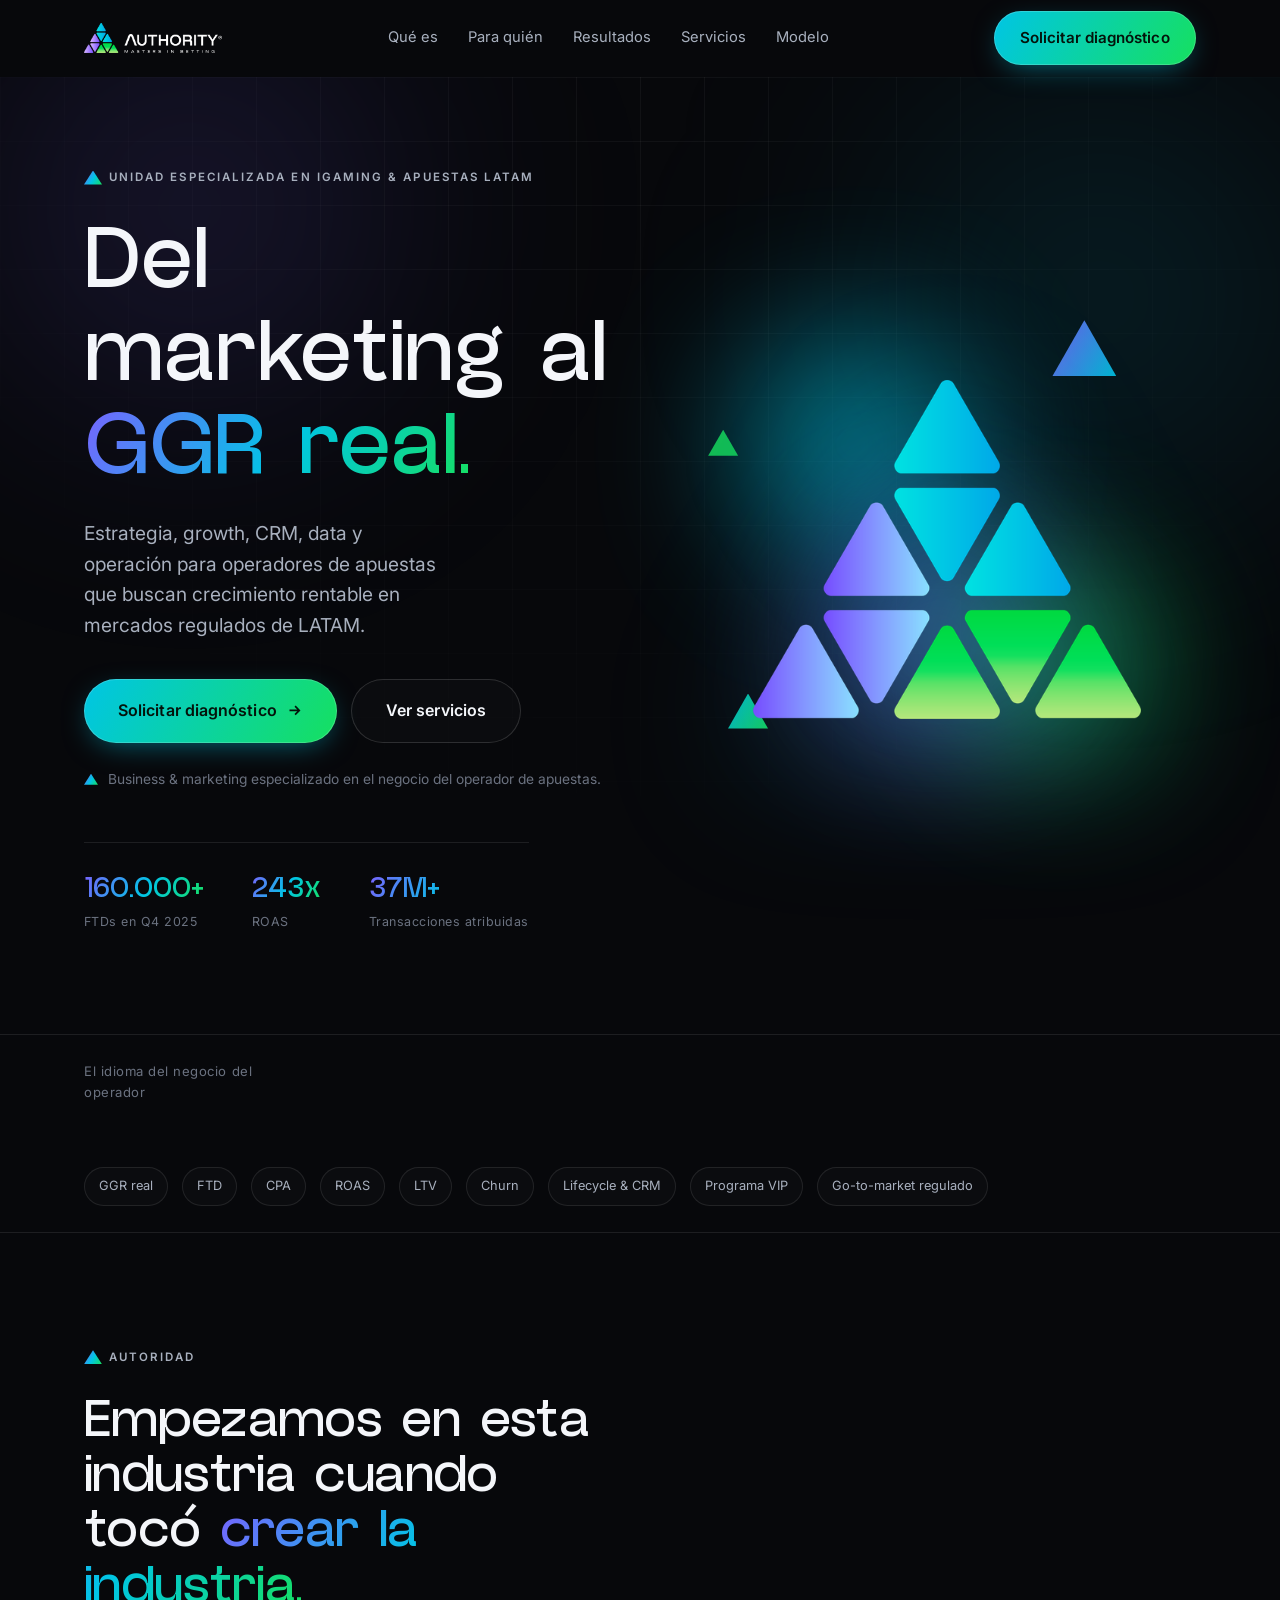
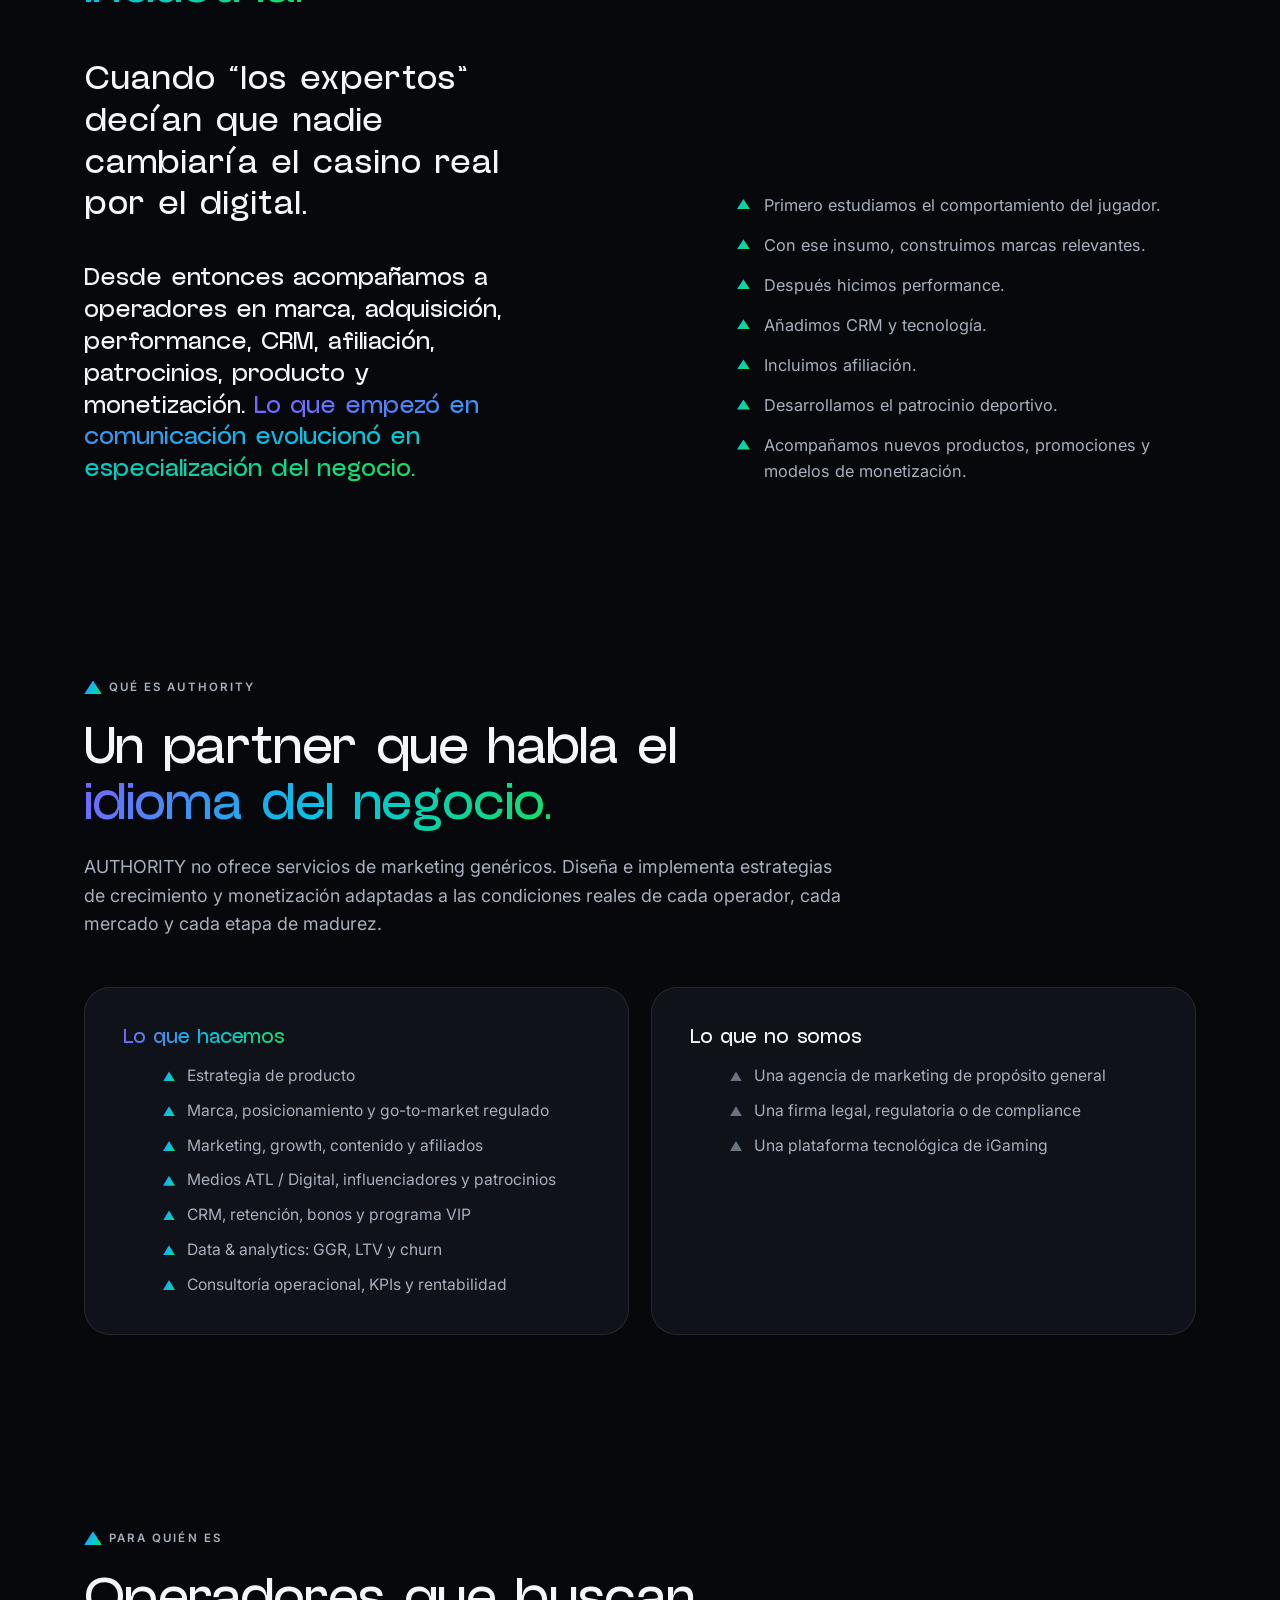
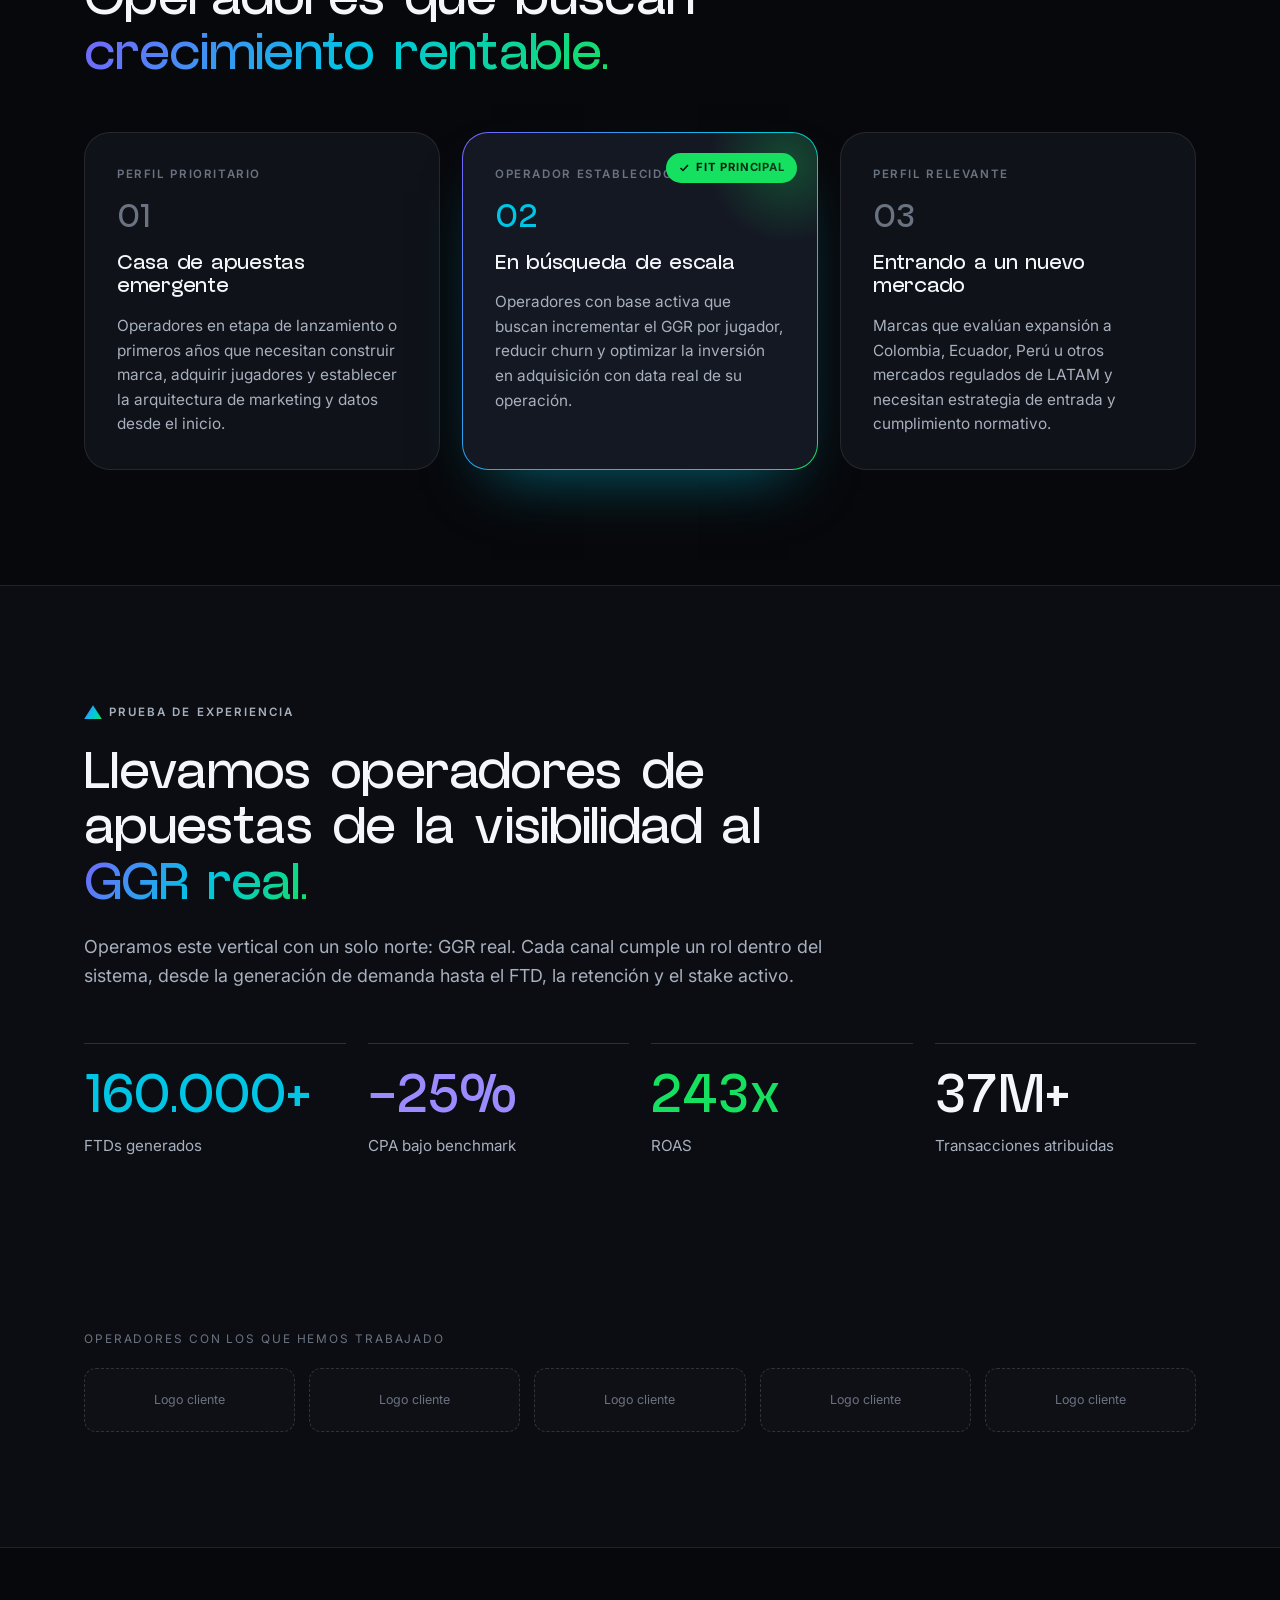
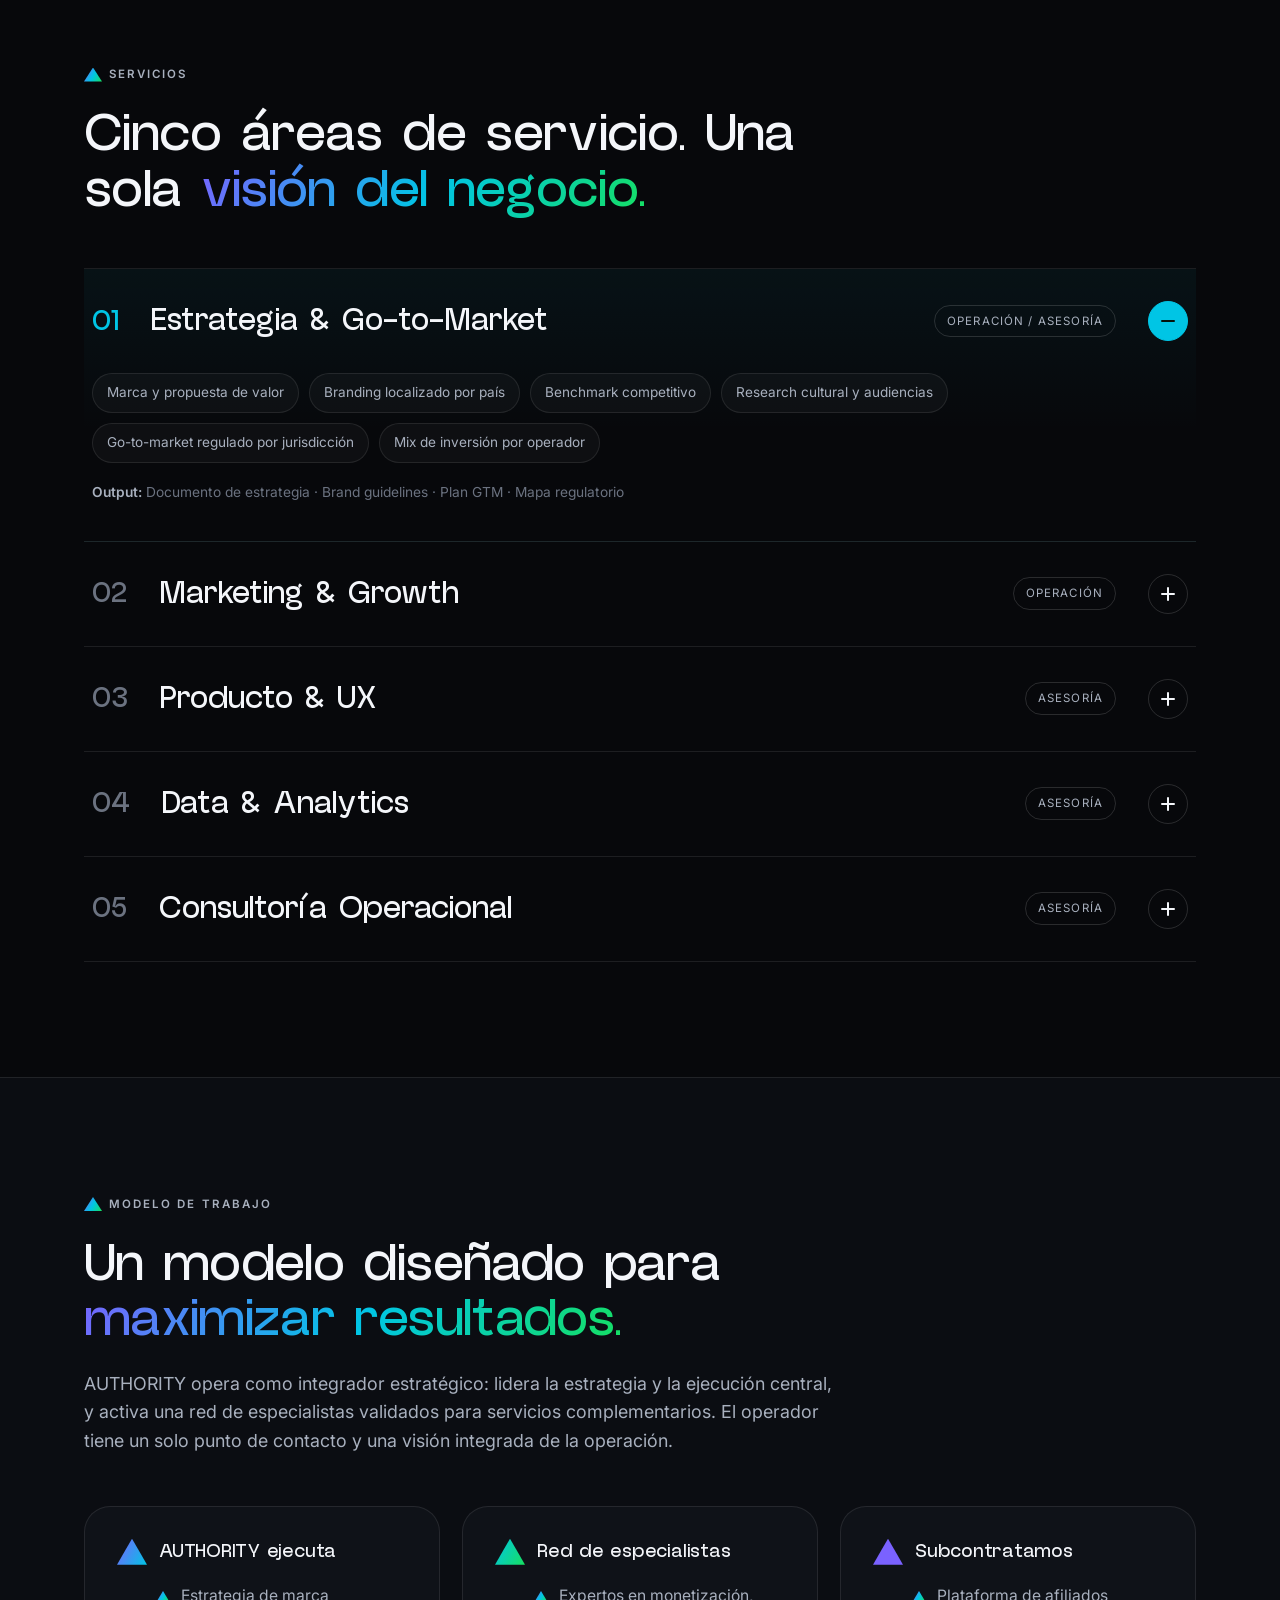
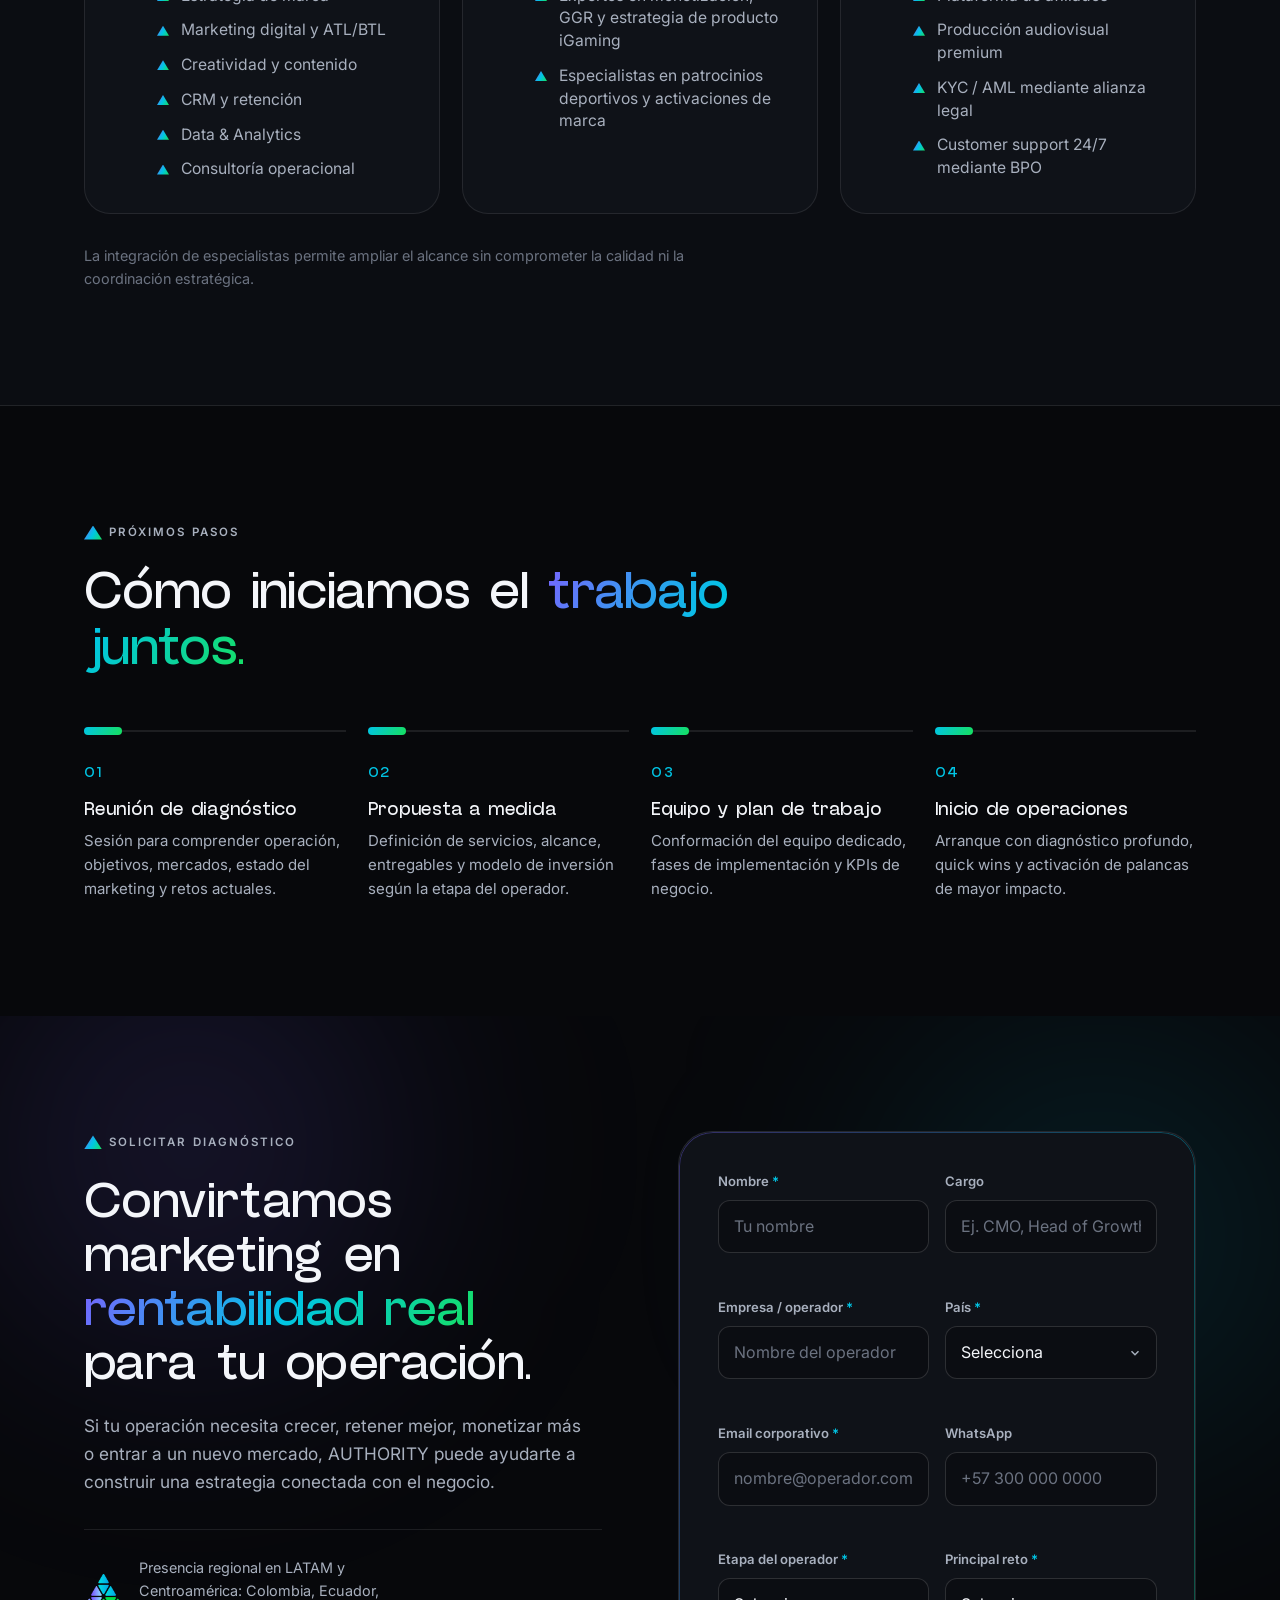
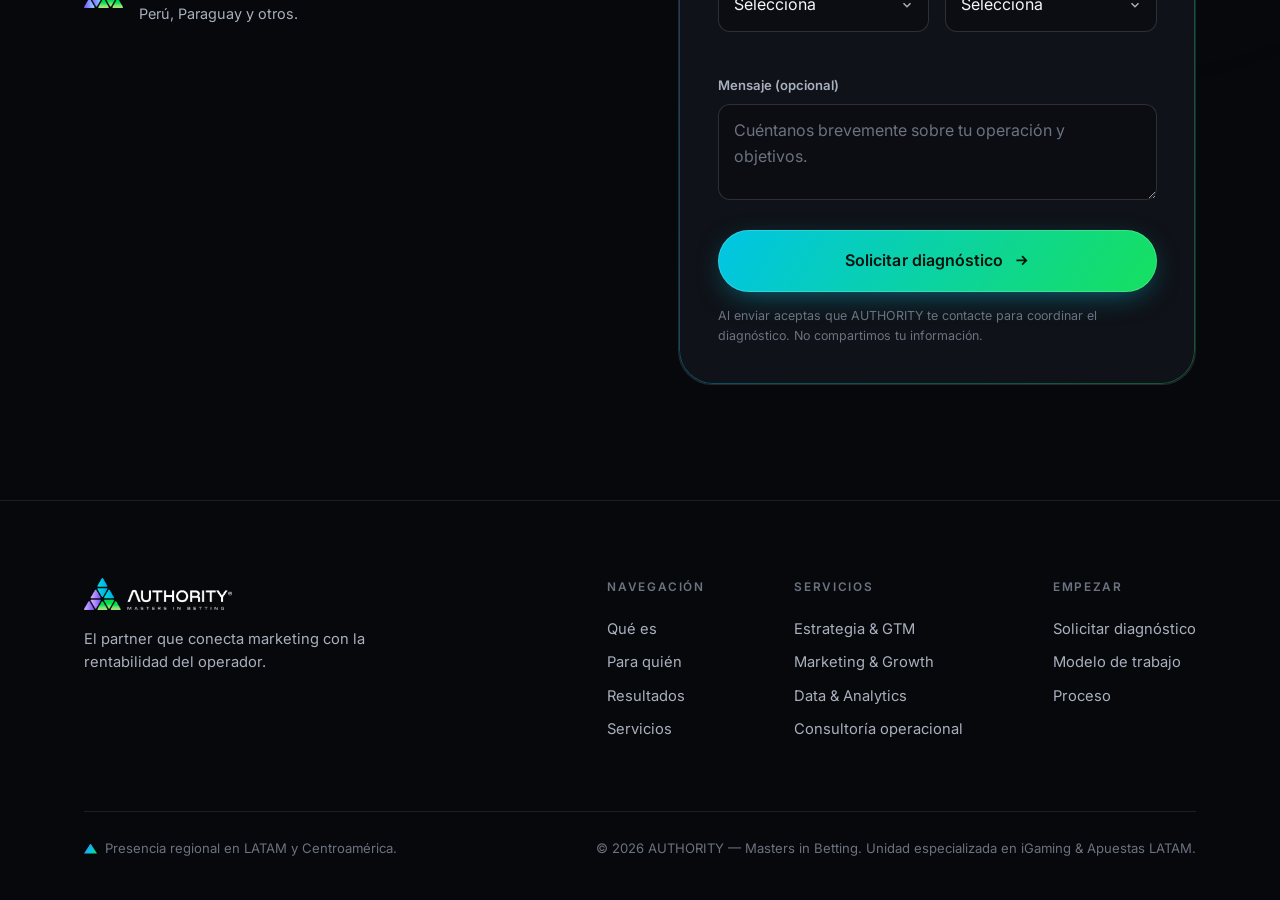
==== index.html @ d00bd822 "Build AUTHORITY landing — Masters in Betting Premium, responsive B2B landing for AUTHORITY (iGaming " ====
<!DOCTYPE html>
<html lang="es">
<head>
  <meta charset="UTF-8" />
  <meta name="viewport" content="width=device-width, initial-scale=1.0" />
  <!-- Mark JS as available so reveal animations only hide content when they can be un-hidden -->
  <script>document.documentElement.classList.add('js');</script>

  <!-- SEO -->
  <title>AUTHORITY – Masters in Betting | Growth & Marketing para operadores de apuestas</title>
  <meta name="description" content="Estrategia, marketing, CRM, data, producto y operación para operadores de apuestas que buscan crecimiento rentable y GGR real en mercados regulados de LATAM." />
  <meta name="theme-color" content="#07080b" />
  <link rel="canonical" href="https://authority.bet/" />

  <!-- Open Graph / social -->
  <meta property="og:type" content="website" />
  <meta property="og:title" content="AUTHORITY – Masters in Betting" />
  <meta property="og:description" content="Del marketing al GGR real. Growth, CRM, data y operación para operadores de apuestas en mercados regulados de LATAM." />
  <meta property="og:image" content="assets/brand/og-image.png" />
  <meta property="og:locale" content="es_LA" />
  <meta name="twitter:card" content="summary_large_image" />
  <meta name="twitter:title" content="AUTHORITY – Masters in Betting" />
  <meta name="twitter:description" content="Del marketing al GGR real. El partner que conecta marketing con la rentabilidad del operador." />
  <meta name="twitter:image" content="assets/brand/og-image.png" />

  <!-- Icons -->
  <link rel="icon" type="image/png" href="favicon.png" />
  <link rel="apple-touch-icon" href="apple-touch-icon.png" />

  <!-- Fonts: NewBlack (self-hosted) + Inter (body) -->
  <link rel="preconnect" href="https://fonts.googleapis.com" />
  <link rel="preconnect" href="https://fonts.gstatic.com" crossorigin />
  <link href="https://fonts.googleapis.com/css2?family=Inter:wght@400;500;600;700&display=swap" rel="stylesheet" />
  <link rel="stylesheet" href="css/fonts.css" />
  <link rel="stylesheet" href="css/styles.css" />

  <!-- Structured data -->
  <script type="application/ld+json">
  {
    "@context": "https://schema.org",
    "@type": "ProfessionalService",
    "name": "AUTHORITY — Masters in Betting",
    "description": "Unidad especializada en iGaming & Apuestas LATAM. Growth, marketing, CRM, data, producto y consultoría operacional para operadores de apuestas.",
    "areaServed": ["Colombia", "Ecuador", "Perú", "Paraguay", "LATAM"],
    "slogan": "Del marketing al GGR real."
  }
  </script>
</head>
<body>
  <a href="#main" class="btn btn--ghost" style="position:absolute;left:-9999px;top:0;z-index:100" onfocus="this.style.left='12px';this.style.top='12px'" onblur="this.style.left='-9999px'">Saltar al contenido</a>

  <!-- ================= HEADER ================= -->
  <header class="site-header" id="top">
    <div class="container">
      <nav class="nav" aria-label="Principal">
        <a href="#top" class="brand-lockup" aria-label="AUTHORITY — Masters in Betting, inicio">
          <img src="assets/brand/authority-lockup-white.png" alt="AUTHORITY — Masters in Betting" width="900" height="195" />
        </a>
        <div class="nav-links">
          <a href="#que-es">Qué es</a>
          <a href="#clientes">Para quién</a>
          <a href="#resultados">Resultados</a>
          <a href="#servicios">Servicios</a>
          <a href="#modelo">Modelo</a>
        </div>
        <div class="nav-actions">
          <a href="#diagnostico" class="btn btn--primary">Solicitar diagnóstico</a>
          <button class="nav-toggle" aria-label="Abrir menú" aria-expanded="false" aria-controls="mobileMenu"><span></span></button>
        </div>
      </nav>
    </div>
  </header>

  <!-- Mobile menu -->
  <div class="mobile-menu" id="mobileMenu" aria-hidden="true">
    <div class="nav-links">
      <a href="#que-es">Qué es</a>
      <a href="#clientes">Para quién</a>
      <a href="#resultados">Resultados</a>
      <a href="#servicios">Servicios</a>
      <a href="#modelo">Modelo</a>
      <a href="#proceso">Proceso</a>
    </div>
    <a href="#diagnostico" class="btn btn--primary">Solicitar diagnóstico</a>
  </div>

  <main id="main">
    <!-- ================= HERO ================= -->
    <section class="hero" aria-labelledby="hero-title">
      <div class="bg-field" aria-hidden="true"></div>
      <div class="grid-lines" aria-hidden="true"></div>
      <div class="container">
        <div class="hero__inner">
          <div class="hero__copy">
            <span class="kicker hero__claim" data-reveal>Unidad especializada en iGaming &amp; Apuestas LATAM</span>
            <h1 id="hero-title" data-reveal data-delay="1">Del marketing al <span class="grad-text">GGR real.</span></h1>
            <p class="hero__sub" data-reveal data-delay="2">Estrategia, growth, CRM, data y operación para operadores de apuestas que buscan crecimiento rentable en mercados regulados de LATAM.</p>
            <div class="hero__cta" data-reveal data-delay="3">
              <a href="#diagnostico" class="btn btn--primary btn--lg">
                Solicitar diagnóstico
                <svg viewBox="0 0 24 24" fill="none" stroke="currentColor" stroke-width="2.4" aria-hidden="true"><path d="M5 12h14M13 6l6 6-6 6"/></svg>
              </a>
              <a href="#servicios" class="btn btn--ghost btn--lg">Ver servicios</a>
            </div>
            <p class="hero__micro" data-reveal data-delay="3">Business &amp; marketing especializado en el negocio del operador de apuestas.</p>

            <div class="hero__stats" data-reveal data-delay="3">
              <div class="hstat"><div class="n grad-text">160.000+</div><div class="l">FTDs en Q4 2025</div></div>
              <div class="hstat"><div class="n grad-text">243x</div><div class="l">ROAS</div></div>
              <div class="hstat"><div class="n grad-text">37M+</div><div class="l">Transacciones atribuidas</div></div>
            </div>
          </div>

          <div class="hero__visual" data-reveal data-delay="2" aria-hidden="true">
            <div class="glow glow--cyan"></div>
            <div class="glow glow--violet"></div>
            <div class="glow glow--green"></div>
            <span class="tri tri--a"></span>
            <span class="tri tri--b"></span>
            <span class="tri tri--c"></span>
            <img class="hero__mark" src="assets/brand/authority-isotype.png" alt="" width="512" height="447" />
          </div>
        </div>
      </div>
    </section>

    <!-- ============ TERMS / DOMAIN STRIP ============ -->
    <section class="proof-strip" aria-label="Dominio del vertical">
      <div class="container">
        <p>El idioma del negocio del operador</p>
        <div class="terms">
          <span class="term-pill">GGR real</span>
          <span class="term-pill">FTD</span>
          <span class="term-pill">CPA</span>
          <span class="term-pill">ROAS</span>
          <span class="term-pill">LTV</span>
          <span class="term-pill">Churn</span>
          <span class="term-pill">Lifecycle &amp; CRM</span>
          <span class="term-pill">Programa VIP</span>
          <span class="term-pill">Go-to-market regulado</span>
        </div>
      </div>
    </section>

    <!-- ================= MANIFESTO ================= -->
    <section class="section manifesto" aria-labelledby="manifesto-title">
      <div class="container">
        <div class="eyebrow-row">
          <span class="kicker" data-reveal>Autoridad</span>
        </div>
        <h2 id="manifesto-title" data-reveal>Empezamos en esta industria cuando tocó <span class="grad-text">crear la industria.</span></h2>
        <div class="manifesto__body">
          <div data-reveal>
            <p class="manifesto__lead">Cuando “los expertos” decían que nadie cambiaría el casino real por el digital.</p>
            <p class="manifesto__close">Desde entonces acompañamos a operadores en marca, adquisición, performance, CRM, afiliación, patrocinios, producto y monetización. <span class="grad-text">Lo que empezó en comunicación evolucionó en especialización del negocio.</span></p>
          </div>
          <ul class="manifesto__steps" data-reveal data-delay="1" aria-label="Cómo evolucionó nuestra especialización">
            <li>Primero estudiamos el comportamiento del jugador.</li>
            <li>Con ese insumo, construimos marcas relevantes.</li>
            <li>Después hicimos performance.</li>
            <li>Añadimos CRM y tecnología.</li>
            <li>Incluimos afiliación.</li>
            <li>Desarrollamos el patrocinio deportivo.</li>
            <li>Acompañamos nuevos productos, promociones y modelos de monetización.</li>
          </ul>
        </div>
      </div>
    </section>

    <!-- ================= QUÉ ES ================= -->
    <section class="section section--tight" id="que-es" aria-labelledby="quees-title">
      <div class="container">
        <div class="section-head">
          <span class="kicker" data-reveal>Qué es AUTHORITY</span>
          <h2 id="quees-title" data-reveal style="font-size:clamp(2rem,4.4vw,3.4rem);margin-top:18px">Un partner que habla el <span class="grad-text">idioma del negocio.</span></h2>
          <p class="lead" data-reveal data-delay="1">AUTHORITY no ofrece servicios de marketing genéricos. Diseña e implementa estrategias de crecimiento y monetización adaptadas a las condiciones reales de cada operador, cada mercado y cada etapa de madurez.</p>
        </div>

        <div class="duo">
          <article class="card" data-reveal>
            <h3 class="card__title"><span class="grad-text">Lo que hacemos</span></h3>
            <ul class="card__list">
              <li>Estrategia de producto</li>
              <li>Marca, posicionamiento y go-to-market regulado</li>
              <li>Marketing, growth, contenido y afiliados</li>
              <li>Medios ATL / Digital, influenciadores y patrocinios</li>
              <li>CRM, retención, bonos y programa VIP</li>
              <li>Data &amp; analytics: GGR, LTV y churn</li>
              <li>Consultoría operacional, KPIs y rentabilidad</li>
            </ul>
          </article>
          <article class="card" data-reveal data-delay="1">
            <h3 class="card__title">Lo que no somos</h3>
            <ul class="card__list card__list--neg">
              <li>Una agencia de marketing de propósito general</li>
              <li>Una firma legal, regulatoria o de compliance</li>
              <li>Una plataforma tecnológica de iGaming</li>
            </ul>
          </article>
        </div>
      </div>
    </section>

    <!-- ================= PARA QUIÉN ================= -->
    <section class="section" id="clientes" aria-labelledby="clientes-title">
      <div class="container">
        <div class="section-head">
          <span class="kicker" data-reveal>Para quién es</span>
          <h2 id="clientes-title" data-reveal style="font-size:clamp(2rem,4.4vw,3.4rem);margin-top:18px">Operadores que buscan <span class="grad-text">crecimiento rentable.</span></h2>
        </div>

        <div class="audience">
          <article class="aud-card" data-reveal>
            <span class="aud-card__tag">Perfil prioritario</span>
            <span class="aud-card__n">01</span>
            <h3>Casa de apuestas emergente</h3>
            <p>Operadores en etapa de lanzamiento o primeros años que necesitan construir marca, adquirir jugadores y establecer la arquitectura de marketing y datos desde el inicio.</p>
          </article>

          <article class="aud-card aud-card--fit" data-reveal data-delay="1">
            <span class="badge-fit">
              <svg viewBox="0 0 24 24" width="12" height="12" fill="none" stroke="currentColor" stroke-width="3" aria-hidden="true"><path d="M5 12l5 5L20 6"/></svg>
              Fit principal
            </span>
            <span class="aud-card__tag">Operador establecido</span>
            <span class="aud-card__n">02</span>
            <h3>En búsqueda de escala</h3>
            <p>Operadores con base activa que buscan incrementar el GGR por jugador, reducir churn y optimizar la inversión en adquisición con data real de su operación.</p>
          </article>

          <article class="aud-card" data-reveal data-delay="2">
            <span class="aud-card__tag">Perfil relevante</span>
            <span class="aud-card__n">03</span>
            <h3>Entrando a un nuevo mercado</h3>
            <p>Marcas que evalúan expansión a Colombia, Ecuador, Perú u otros mercados regulados de LATAM y necesitan estrategia de entrada y cumplimiento normativo.</p>
          </article>
        </div>
      </div>
    </section>

    <!-- ================= RESULTADOS ================= -->
    <section class="section results" id="resultados" aria-labelledby="resultados-title">
      <div class="container">
        <div class="section-head">
          <span class="kicker" data-reveal>Prueba de experiencia</span>
          <h2 id="resultados-title" data-reveal style="font-size:clamp(2rem,4.4vw,3.4rem);margin-top:18px">Llevamos operadores de apuestas de la visibilidad al <span class="grad-text">GGR real.</span></h2>
          <p class="lead" data-reveal data-delay="1">Operamos este vertical con un solo norte: GGR real. Cada canal cumple un rol dentro del sistema, desde la generación de demanda hasta el FTD, la retención y el stake activo.</p>
        </div>

        <div class="metrics">
          <div class="metric" data-reveal><div class="n" data-count="160000" data-suffix="+">160.000+</div><div class="l">FTDs generados</div></div>
          <div class="metric" data-reveal data-delay="1"><div class="n">−25%</div><div class="l">CPA bajo benchmark</div></div>
          <div class="metric" data-reveal data-delay="2"><div class="n" data-count="243" data-suffix="x">243x</div><div class="l">ROAS</div></div>
          <div class="metric" data-reveal data-delay="3"><div class="n">37M+</div><div class="l">Transacciones atribuidas</div></div>
        </div>

        <p class="results__note" data-reveal>Resultados obtenidos en operación conjunta durante el último Q de 2025, temporada de mayor presión competitiva y estacionalidad del sector. Los operadores con los que trabajamos ven crecimiento sostenido de GGR a partir del 3er mes de operación conjunta.</p>

        <!-- CLIENTES: la credencial no incluye logos de clientes (son confidenciales).
             Reemplazar estos slots por los logotipos reales cuando estén disponibles. -->
        <div class="clients" data-reveal>
          <span class="clients__label">Operadores con los que hemos trabajado</span>
          <div class="clients__row">
            <div class="client-slot">Logo cliente</div>
            <div class="client-slot">Logo cliente</div>
            <div class="client-slot">Logo cliente</div>
            <div class="client-slot">Logo cliente</div>
            <div class="client-slot">Logo cliente</div>
          </div>
        </div>
      </div>
    </section>

    <!-- ================= SERVICIOS ================= -->
    <section class="section" id="servicios" aria-labelledby="servicios-title">
      <div class="container">
        <div class="section-head">
          <span class="kicker" data-reveal>Servicios</span>
          <h2 id="servicios-title" data-reveal style="font-size:clamp(2rem,4.4vw,3.4rem);margin-top:18px">Cinco áreas de servicio. Una sola <span class="grad-text">visión del negocio.</span></h2>
        </div>

        <div class="services-list" id="servicesAccordion">
          <!-- 01 -->
          <div class="svc" data-reveal>
            <button class="svc__head" aria-expanded="false" aria-controls="svc-1-panel" id="svc-1-head">
              <span class="svc__n">01</span>
              <span class="svc__name">Estrategia &amp; Go-to-Market</span>
              <span class="svc__tag">Operación / Asesoría</span>
              <span class="svc__plus" aria-hidden="true"></span>
            </button>
            <div class="svc__panel" id="svc-1-panel" role="region" aria-labelledby="svc-1-head">
              <div class="svc__panel-inner">
                <div class="svc__tags">
                  <span>Marca y propuesta de valor</span><span>Branding localizado por país</span>
                  <span>Benchmark competitivo</span><span>Research cultural y audiencias</span>
                  <span>Go-to-market regulado por jurisdicción</span><span>Mix de inversión por operador</span>
                </div>
                <div class="svc__meta"><span><b>Output:</b> Documento de estrategia · Brand guidelines · Plan GTM · Mapa regulatorio</span></div>
              </div>
            </div>
          </div>
          <!-- 02 -->
          <div class="svc" data-reveal>
            <button class="svc__head" aria-expanded="false" aria-controls="svc-2-panel" id="svc-2-head">
              <span class="svc__n">02</span>
              <span class="svc__name">Marketing &amp; Growth</span>
              <span class="svc__tag">Operación</span>
              <span class="svc__plus" aria-hidden="true"></span>
            </button>
            <div class="svc__panel" id="svc-2-panel" role="region" aria-labelledby="svc-2-head">
              <div class="svc__panel-inner">
                <div class="svc__tags">
                  <span>Creatividad y contenido</span><span>SEM / Paid Social</span><span>Programática / Display</span>
                  <span>SEO</span><span>Influencer marketing</span><span>ATL / BTL / PR</span>
                  <span>Afiliados</span><span>CRM, lifecycle, bonos y VIP</span>
                </div>
                <div class="svc__meta"><span><b>Output:</b> Campañas activas · Dashboard FTD, CAC, ROAS · Red de afiliados · Programa de lealtad</span></div>
              </div>
            </div>
          </div>
          <!-- 03 -->
          <div class="svc" data-reveal>
            <button class="svc__head" aria-expanded="false" aria-controls="svc-3-panel" id="svc-3-head">
              <span class="svc__n">03</span>
              <span class="svc__name">Producto &amp; UX</span>
              <span class="svc__tag">Asesoría</span>
              <span class="svc__plus" aria-hidden="true"></span>
            </button>
            <div class="svc__panel" id="svc-3-panel" role="region" aria-labelledby="svc-3-head">
              <div class="svc__panel-inner">
                <div class="svc__tags">
                  <span>Verticales y catálogo de juegos</span><span>Configuraciones de producto</span>
                  <span>Gamificación</span><span>Análisis de proveedores</span><span>Flujos UX</span>
                </div>
                <div class="svc__meta"><span><b>Output:</b> Recomendaciones de producto · Benchmark proveedores · Mapa UX</span></div>
              </div>
            </div>
          </div>
          <!-- 04 -->
          <div class="svc" data-reveal>
            <button class="svc__head" aria-expanded="false" aria-controls="svc-4-panel" id="svc-4-head">
              <span class="svc__n">04</span>
              <span class="svc__name">Data &amp; Analytics</span>
              <span class="svc__tag">Asesoría</span>
              <span class="svc__plus" aria-hidden="true"></span>
            </button>
            <div class="svc__panel" id="svc-4-panel" role="region" aria-labelledby="svc-4-head">
              <div class="svc__panel-inner">
                <div class="svc__tags">
                  <span>Arquitectura de tracking</span><span>Dashboards ejecutivos</span><span>BI descriptivo</span>
                  <span>BA predictivo</span><span>GGR Analytics</span><span>LTV forecasting</span>
                  <span>Churn prediction</span><span>Bonus impact modeling</span>
                </div>
                <div class="svc__meta"><span><b>Output:</b> Tracking implementado · Dashboards operativos · Modelo GGR · Análisis LTV/churn</span></div>
              </div>
            </div>
          </div>
          <!-- 05 -->
          <div class="svc" data-reveal>
            <button class="svc__head" aria-expanded="false" aria-controls="svc-5-panel" id="svc-5-head">
              <span class="svc__n">05</span>
              <span class="svc__name">Consultoría Operacional</span>
              <span class="svc__tag">Asesoría</span>
              <span class="svc__plus" aria-hidden="true"></span>
            </button>
            <div class="svc__panel" id="svc-5-panel" role="region" aria-labelledby="svc-5-head">
              <div class="svc__panel-inner">
                <div class="svc__tags">
                  <span>Procesos internos</span><span>KPIs operacionales</span><span>Evaluación de plataformas</span>
                  <span>Modelo de negocio</span><span>Rentabilidad del operador</span>
                </div>
                <div class="svc__meta"><span><b>Output:</b> Diagnóstico operacional · KPIs · Modelo de rentabilidad</span></div>
              </div>
            </div>
          </div>
        </div>
      </div>
    </section>

    <!-- ================= MODELO DE TRABAJO ================= -->
    <section class="section results" id="modelo" aria-labelledby="modelo-title">
      <div class="container">
        <div class="section-head">
          <span class="kicker" data-reveal>Modelo de trabajo</span>
          <h2 id="modelo-title" data-reveal style="font-size:clamp(2rem,4.4vw,3.4rem);margin-top:18px">Un modelo diseñado para <span class="grad-text">maximizar resultados.</span></h2>
          <p class="lead" data-reveal data-delay="1">AUTHORITY opera como integrador estratégico: lidera la estrategia y la ejecución central, y activa una red de especialistas validados para servicios complementarios. El operador tiene un solo punto de contacto y una visión integrada de la operación.</p>
        </div>

        <div class="model">
          <article class="model-col" data-reveal>
            <div class="model-col__h"><span class="dot"></span><h3>AUTHORITY ejecuta</h3></div>
            <ul class="card__list">
              <li>Estrategia de marca</li><li>Marketing digital y ATL/BTL</li><li>Creatividad y contenido</li>
              <li>CRM y retención</li><li>Data &amp; Analytics</li><li>Consultoría operacional</li>
            </ul>
          </article>
          <article class="model-col" data-reveal data-delay="1">
            <div class="model-col__h"><span class="dot"></span><h3>Red de especialistas</h3></div>
            <ul class="card__list">
              <li>Expertos en monetización, GGR y estrategia de producto iGaming</li>
              <li>Especialistas en patrocinios deportivos y activaciones de marca</li>
            </ul>
          </article>
          <article class="model-col" data-reveal data-delay="2">
            <div class="model-col__h"><span class="dot"></span><h3>Subcontratamos</h3></div>
            <ul class="card__list">
              <li>Plataforma de afiliados</li><li>Producción audiovisual premium</li>
              <li>KYC / AML mediante alianza legal</li><li>Customer support 24/7 mediante BPO</li>
            </ul>
          </article>
        </div>
        <p class="model-note" data-reveal>La integración de especialistas permite ampliar el alcance sin comprometer la calidad ni la coordinación estratégica.</p>
      </div>
    </section>

    <!-- ================= PROCESO ================= -->
    <section class="section" id="proceso" aria-labelledby="proceso-title">
      <div class="container">
        <div class="section-head">
          <span class="kicker" data-reveal>Próximos pasos</span>
          <h2 id="proceso-title" data-reveal style="font-size:clamp(2rem,4.4vw,3.4rem);margin-top:18px">Cómo iniciamos el <span class="grad-text">trabajo juntos.</span></h2>
        </div>
        <div class="steps">
          <div class="step" data-reveal><div class="step__n">01</div><h3>Reunión de diagnóstico</h3><p>Sesión para comprender operación, objetivos, mercados, estado del marketing y retos actuales.</p></div>
          <div class="step" data-reveal data-delay="1"><div class="step__n">02</div><h3>Propuesta a medida</h3><p>Definición de servicios, alcance, entregables y modelo de inversión según la etapa del operador.</p></div>
          <div class="step" data-reveal data-delay="2"><div class="step__n">03</div><h3>Equipo y plan de trabajo</h3><p>Conformación del equipo dedicado, fases de implementación y KPIs de negocio.</p></div>
          <div class="step" data-reveal data-delay="3"><div class="step__n">04</div><h3>Inicio de operaciones</h3><p>Arranque con diagnóstico profundo, quick wins y activación de palancas de mayor impacto.</p></div>
        </div>
      </div>
    </section>

    <!-- ================= CTA FINAL + FORMULARIO ================= -->
    <section class="section cta-final" id="diagnostico" aria-labelledby="cta-title">
      <div class="bg-field" aria-hidden="true"></div>
      <div class="container">
        <div class="cta-grid">
          <div class="cta-copy">
            <span class="kicker" data-reveal>Solicitar diagnóstico</span>
            <h2 id="cta-title" data-reveal style="margin-top:18px">Convirtamos marketing en <span class="grad-text">rentabilidad real</span> para tu operación.</h2>
            <p data-reveal data-delay="1">Si tu operación necesita crecer, retener mejor, monetizar más o entrar a un nuevo mercado, AUTHORITY puede ayudarte a construir una estrategia conectada con el negocio.</p>
            <div class="region" data-reveal data-delay="2">
              <img src="assets/brand/authority-isotype.png" alt="AUTHORITY" width="512" height="447" style="height:34px;width:auto" />
              <span>Presencia regional en LATAM y Centroamérica: Colombia, Ecuador, Perú, Paraguay y otros.</span>
            </div>
          </div>

          <!-- B2B conversion form. No backend configured: front-end validation only.
               TODO(backend): on submit, POST `payload` to your CRM / email / webhook / API.
               See js/main.js → handleSubmit() for the exact integration point. -->
          <div class="form-card" id="formCard" data-reveal data-delay="1">
            <form id="diagForm" novalidate>
              <div class="form-grid">
                <div class="field">
                  <label for="f-name">Nombre <span class="req" aria-hidden="true">*</span></label>
                  <input id="f-name" name="name" type="text" autocomplete="name" required aria-required="true" placeholder="Tu nombre" />
                  <span class="field__err" data-err="name">Ingresa tu nombre.</span>
                </div>
                <div class="field">
                  <label for="f-role">Cargo</label>
                  <input id="f-role" name="role" type="text" autocomplete="organization-title" placeholder="Ej. CMO, Head of Growth" />
                  <span class="field__err"></span>
                </div>
                <div class="field">
                  <label for="f-company">Empresa / operador <span class="req" aria-hidden="true">*</span></label>
                  <input id="f-company" name="company" type="text" autocomplete="organization" required aria-required="true" placeholder="Nombre del operador" />
                  <span class="field__err" data-err="company">Ingresa tu empresa u operador.</span>
                </div>
                <div class="field">
                  <label for="f-country">País <span class="req" aria-hidden="true">*</span></label>
                  <select id="f-country" name="country" required aria-required="true">
                    <option value="" disabled selected>Selecciona</option>
                    <option>Colombia</option><option>Ecuador</option><option>Perú</option>
                    <option>Paraguay</option><option>México</option><option>Chile</option>
                    <option>Brasil</option><option>Argentina</option><option>Centroamérica</option>
                    <option>Otro</option>
                  </select>
                  <span class="field__err" data-err="country">Selecciona tu país.</span>
                </div>
                <div class="field">
                  <label for="f-email">Email corporativo <span class="req" aria-hidden="true">*</span></label>
                  <input id="f-email" name="email" type="email" autocomplete="email" required aria-required="true" placeholder="nombre@operador.com" />
                  <span class="field__err" data-err="email">Ingresa un email corporativo válido.</span>
                </div>
                <div class="field">
                  <label for="f-phone">WhatsApp</label>
                  <input id="f-phone" name="whatsapp" type="tel" autocomplete="tel" inputmode="tel" placeholder="+57 300 000 0000" />
                  <span class="field__err"></span>
                </div>
                <div class="field">
                  <label for="f-stage">Etapa del operador <span class="req" aria-hidden="true">*</span></label>
                  <select id="f-stage" name="stage" required aria-required="true">
                    <option value="" disabled selected>Selecciona</option>
                    <option>Lanzamiento</option><option>Operación activa</option>
                    <option>Escalamiento</option><option>Entrada a nuevo mercado</option>
                  </select>
                  <span class="field__err" data-err="stage">Selecciona la etapa.</span>
                </div>
                <div class="field">
                  <label for="f-challenge">Principal reto <span class="req" aria-hidden="true">*</span></label>
                  <select id="f-challenge" name="challenge" required aria-required="true">
                    <option value="" disabled selected>Selecciona</option>
                    <option>Adquisición</option><option>Retención</option><option>CRM</option>
                    <option>Data / BI</option><option>Producto / UX</option>
                    <option>Go-to-market</option><option>Rentabilidad</option>
                  </select>
                  <span class="field__err" data-err="challenge">Selecciona tu principal reto.</span>
                </div>
                <div class="field field--full">
                  <label for="f-msg">Mensaje (opcional)</label>
                  <textarea id="f-msg" name="message" placeholder="Cuéntanos brevemente sobre tu operación y objetivos."></textarea>
                  <span class="field__err"></span>
                </div>
              </div>
              <div class="form-foot">
                <button type="submit" class="btn btn--primary btn--block btn--lg">
                  Solicitar diagnóstico
                  <svg viewBox="0 0 24 24" fill="none" stroke="currentColor" stroke-width="2.4" aria-hidden="true"><path d="M5 12h14M13 6l6 6-6 6"/></svg>
                </button>
                <p class="form-consent">Al enviar aceptas que AUTHORITY te contacte para coordinar el diagnóstico. No compartimos tu información.</p>
              </div>
            </form>

            <div class="form-success" role="status" aria-live="polite">
              <img class="mark" src="assets/brand/authority-isotype.png" alt="" width="512" height="447" />
              <h3 class="grad-text">Recibimos tu solicitud.</h3>
              <p>El equipo de AUTHORITY revisará tu operación y te contactará para coordinar el diagnóstico.</p>
            </div>
          </div>
        </div>
      </div>
    </section>
  </main>

  <!-- ================= FOOTER ================= -->
  <footer class="site-footer">
    <div class="container">
      <div class="footer-top">
        <div class="footer-brand">
          <img src="assets/brand/authority-lockup-white.png" alt="AUTHORITY — Masters in Betting" width="900" height="195" />
          <p>El partner que conecta marketing con la rentabilidad del operador.</p>
        </div>
        <nav class="footer-nav" aria-label="Pie de página">
          <div>
            <h4>Navegación</h4>
            <a href="#que-es">Qué es</a>
            <a href="#clientes">Para quién</a>
            <a href="#resultados">Resultados</a>
            <a href="#servicios">Servicios</a>
          </div>
          <div>
            <h4>Servicios</h4>
            <a href="#servicios">Estrategia &amp; GTM</a>
            <a href="#servicios">Marketing &amp; Growth</a>
            <a href="#servicios">Data &amp; Analytics</a>
            <a href="#servicios">Consultoría operacional</a>
          </div>
          <div>
            <h4>Empezar</h4>
            <a href="#diagnostico">Solicitar diagnóstico</a>
            <a href="#modelo">Modelo de trabajo</a>
            <a href="#proceso">Proceso</a>
          </div>
        </nav>
      </div>
      <div class="footer-bottom">
        <p class="tag">Presencia regional en LATAM y Centroamérica.</p>
        <p>© <span id="year">2026</span> AUTHORITY — Masters in Betting. Unidad especializada en iGaming &amp; Apuestas LATAM.</p>
      </div>
    </div>
  </footer>

  <script src="js/main.js" defer></script>
</body>
</html>
---- css/fonts.css ----
/* =========================================================================
   AUTHORITY — Typography
   -------------------------------------------------------------------------
   Display  : NewBlack Typeface Medium  (official brand face, self-hosted)
              Full Latin + Spanish accents + complete digit set.
   Body/UI  : Inter (loaded in <head> via Google Fonts) with a robust
              system-font fallback, for executive legibility.

   NOTE: "Nekst SemiBold" (also part of the brand kit) is intentionally NOT
   declared here. The supplied file is a Fontspring DEMO that renders a "DEMO"
   watermark on key glyphs (4, +, -, %, ·) and lacks Spanish accents — unusable
   for our metrics (160.000+, 243x, CPA -25%). Swap in the licensed full
   version and add an @font-face below if you want it back in the display stack.
   ========================================================================= */

@font-face {
  font-family: "NewBlack";
  src: url("../assets/fonts/NewBlack-Medium.ttf") format("truetype");
  font-weight: 400 600;
  font-style: normal;
  font-display: swap;
}
---- css/styles.css ----
/* =========================================================================
   AUTHORITY — Masters in Betting
   Landing styles. Organised as:
   1. Tokens   2. Reset/base   3. Typography   4. Layout/utilities
   5. Buttons  6. Header/nav   7. Hero         8. Sections (in document order)
   9. Footer   10. Motion/reveal   11. Responsive
   Brand palette sampled from the official isotype:
     cyan #00C5E5 · violet #7A62FF · green #16E05F  on near-black.
   ========================================================================= */

/* 1. TOKENS ---------------------------------------------------------------- */
:root {
  /* Brand */
  --cyan:   #00c5e5;
  --cyan-2: #00abe7;
  --violet: #7a62ff;
  --violet-2:#9a8bff;
  --green:  #16e05f;
  --green-2:#2bd968;

  /* Surfaces (cool near-black) */
  --bg:        #07080b;
  --bg-2:      #0b0d12;
  --surface:   #0f1218;
  --surface-2: #141823;
  --line:      rgba(255,255,255,.09);
  --line-2:    rgba(255,255,255,.14);

  /* Ink */
  --ink:     #f4f6fa;
  --ink-dim: #a8b0be;
  --ink-mut: #6b7280;

  /* Gradients */
  --grad-brand: linear-gradient(120deg, var(--violet) 0%, var(--cyan) 52%, var(--green) 100%);
  --grad-cv:    linear-gradient(120deg, var(--violet), var(--cyan));
  --grad-cg:    linear-gradient(120deg, var(--cyan), var(--green));

  /* Geometry */
  --r-sm: 12px;
  --r:    18px;
  --r-lg: 26px;
  --r-xl: 34px;
  --maxw: 1240px;
  --gutter: clamp(20px, 5vw, 64px);

  /* Type */
  --font-display: "NewBlack", "Arial Narrow", system-ui, sans-serif;
  --font-body: "Inter", system-ui, -apple-system, "Segoe UI", Roboto, Helvetica, Arial, sans-serif;

  /* Motion */
  --ease: cubic-bezier(.22,.61,.36,1);
  --t: .45s var(--ease);
}

/* 2. RESET / BASE ---------------------------------------------------------- */
*, *::before, *::after { box-sizing: border-box; }
* { margin: 0; }
html { scroll-behavior: smooth; -webkit-text-size-adjust: 100%; }
@media (prefers-reduced-motion: reduce) {
  html { scroll-behavior: auto; }
  *, *::before, *::after { animation-duration:.001ms !important; transition-duration:.001ms !important; }
}
body {
  font-family: var(--font-body);
  background: var(--bg);
  color: var(--ink);
  line-height: 1.6;
  -webkit-font-smoothing: antialiased;
  text-rendering: optimizeLegibility;
  overflow-x: hidden;
}
img, svg { display: block; max-width: 100%; }
/* Keep aspect ratio when only one dimension is set in CSS (width/height attrs
   are present on <img> for CLS). Height-controlled logos set width:auto below. */
img { height: auto; }
a { color: inherit; text-decoration: none; }
button { font: inherit; cursor: pointer; border: none; background: none; color: inherit; }
input, select, textarea { font: inherit; color: inherit; }
:focus-visible { outline: 2px solid var(--cyan); outline-offset: 3px; border-radius: 4px; }
::selection { background: rgba(0,197,229,.28); color: #fff; }

/* 3. TYPOGRAPHY ------------------------------------------------------------ */
.display { font-family: var(--font-display); font-weight: 500; line-height: .98; letter-spacing: -.01em; }
h1, h2, h3 { font-family: var(--font-display); font-weight: 500; line-height: 1.02; letter-spacing: -.012em; }

.kicker {
  display: inline-flex; align-items: center; gap: .6em;
  font-family: var(--font-body);
  font-size: .72rem; font-weight: 600; letter-spacing: .18em; text-transform: uppercase;
  color: var(--ink-dim);
}
.kicker::before {
  content: ""; width: 18px; height: 14px; flex: none;
  background: var(--grad-brand);
  clip-path: polygon(50% 0, 100% 100%, 0 100%);
}
.grad-text {
  background: var(--grad-brand);
  -webkit-background-clip: text; background-clip: text;
  -webkit-text-fill-color: transparent; color: transparent;
}

/* 4. LAYOUT / UTILITIES ---------------------------------------------------- */
.container { width: 100%; max-width: var(--maxw); margin-inline: auto; padding-inline: var(--gutter); }
.section { padding-block: clamp(72px, 9vw, 140px); position: relative; }
.section--tight { padding-block: clamp(56px, 6vw, 96px); }
.section-head { max-width: 760px; }
.section-head .lead { margin-top: 22px; color: var(--ink-dim); font-size: clamp(1.02rem, 1.4vw, 1.18rem); }
.eyebrow-row { display:flex; align-items:center; justify-content:space-between; gap:24px; flex-wrap:wrap; margin-bottom: 26px; }
.hr-soft { height:1px; background: var(--line); border:0; }

/* 5. BUTTONS --------------------------------------------------------------- */
.btn {
  --pad: 15px 26px;
  display: inline-flex; align-items: center; gap: .6em;
  padding: var(--pad); border-radius: 100px;
  font-weight: 600; font-size: .95rem; letter-spacing: .005em;
  transition: transform var(--t), box-shadow var(--t), background var(--t), border-color var(--t), color var(--t);
  will-change: transform;
}
.btn svg { width: 1.05em; height: 1.05em; }
.btn--primary {
  position: relative; color: #04130b; background: var(--grad-cg); isolation:isolate;
  box-shadow: 0 8px 30px -10px rgba(0,197,229,.6), inset 0 0 0 1px rgba(255,255,255,.18);
}
.btn--primary:hover { transform: translateY(-2px); box-shadow: 0 16px 44px -12px rgba(22,224,95,.6), inset 0 0 0 1px rgba(255,255,255,.28); }
.btn--ghost { color: var(--ink); border: 1px solid var(--line-2); background: rgba(255,255,255,.02); }
.btn--ghost:hover { transform: translateY(-2px); border-color: var(--cyan); background: rgba(0,197,229,.06); }
.btn--lg { --pad: 18px 34px; font-size: 1rem; }
.btn--block { width: 100%; justify-content: center; }
.btn[disabled] { opacity: .6; cursor: not-allowed; transform: none; }

.link-arrow { display:inline-flex; align-items:center; gap:.5em; font-weight:600; color: var(--ink); transition: gap var(--t), color var(--t); }
.link-arrow:hover { gap:.9em; color: var(--cyan); }

/* 6. HEADER / NAV ---------------------------------------------------------- */
.site-header {
  position: sticky; top: 0; z-index: 60;
  transition: background var(--t), border-color var(--t), backdrop-filter var(--t);
  border-bottom: 1px solid transparent;
}
.site-header.is-scrolled {
  background: rgba(7,8,11,.72);
  backdrop-filter: blur(14px) saturate(140%);
  -webkit-backdrop-filter: blur(14px) saturate(140%);
  border-bottom-color: var(--line);
}
.nav { display: flex; align-items: center; justify-content: space-between; height: 76px; gap: 24px; }
.brand-lockup img { height: 30px; width: auto; }
.nav-links { display: flex; align-items: center; gap: 30px; }
.nav-links a { font-size: .92rem; color: var(--ink-dim); transition: color var(--t); position: relative; }
.nav-links a:hover { color: var(--ink); }
.nav-links a::after {
  content:""; position:absolute; left:0; bottom:-6px; height:2px; width:0;
  background: var(--grad-cg); transition: width var(--t);
}
.nav-links a:hover::after { width:100%; }
.nav-actions { display: flex; align-items: center; gap: 14px; }
.nav-toggle { display: none; width: 44px; height: 44px; border-radius: 12px; border:1px solid var(--line-2); align-items:center; justify-content:center; }
.nav-toggle span { position: relative; width: 18px; height: 2px; background: var(--ink); transition: var(--t); }
.nav-toggle span::before, .nav-toggle span::after { content:""; position:absolute; left:0; width:18px; height:2px; background: var(--ink); transition: var(--t); }
.nav-toggle span::before { top:-6px; } .nav-toggle span::after { top:6px; }
.nav-toggle[aria-expanded="true"] span { background: transparent; }
.nav-toggle[aria-expanded="true"] span::before { top:0; transform: rotate(45deg); }
.nav-toggle[aria-expanded="true"] span::after { top:0; transform: rotate(-45deg); }

/* 7. HERO ------------------------------------------------------------------ */
.hero { position: relative; padding-top: clamp(48px, 7vw, 96px); padding-bottom: clamp(56px, 8vw, 120px); overflow: hidden; }
.hero__inner { position: relative; z-index: 2; display: grid; grid-template-columns: 1.05fr .95fr; gap: clamp(32px, 5vw, 72px); align-items: center; }
.hero__claim { margin-bottom: 26px; }
.hero h1 { font-size: clamp(2.9rem, 7.2vw, 5.7rem); }
.hero h1 .grad-text { display: inline-block; }
.hero__sub { margin-top: 26px; max-width: 30ch; color: var(--ink-dim); font-size: clamp(1.05rem, 1.5vw, 1.28rem); }
.hero__cta { display: flex; flex-wrap: wrap; gap: 14px; margin-top: 38px; }
.hero__micro { margin-top: 26px; font-size: .86rem; color: var(--ink-mut); display:flex; align-items:center; gap:10px; }
.hero__micro::before { content:""; width:14px;height:11px; background: var(--grad-brand); clip-path: polygon(50% 0,100% 100%,0 100%); flex:none; }

/* Hero stat strip */
.hero__stats { display: grid; grid-template-columns: repeat(3, auto); gap: clamp(20px,4vw,48px); margin-top: 52px; padding-top: 30px; border-top: 1px solid var(--line); width: fit-content; }
.hstat .n { font-family: var(--font-display); font-size: clamp(1.5rem,2.4vw,2.1rem); line-height: 1; }
.hstat .l { margin-top: 8px; font-size: .78rem; color: var(--ink-mut); letter-spacing: .04em; }

/* Hero visual — brand isotype + floating glass triangles */
.hero__visual { position: relative; aspect-ratio: 1/1; display: grid; place-items: center; }
.hero__mark { width: min(78%, 460px); filter: drop-shadow(0 30px 80px rgba(0,197,229,.28)); animation: floaty 9s ease-in-out infinite; z-index: 2; }
.glow { position: absolute; border-radius: 50%; filter: blur(70px); opacity: .55; z-index: 1; }
.glow--cyan   { width: 46%; height: 46%; background: var(--cyan);   top: 6%;  left: 8%; }
.glow--violet { width: 44%; height: 44%; background: var(--violet); bottom: 10%; left: 26%; opacity:.5; }
.glow--green  { width: 40%; height: 40%; background: var(--green);  bottom: 8%; right: 8%; opacity:.45; }
.tri { position: absolute; clip-path: polygon(50% 0,100% 100%,0 100%); opacity:.9; z-index: 2; }
.tri--a { width: 64px; height: 56px; top: 4%; right: 16%; background: var(--grad-cv); animation: floaty 7s ease-in-out infinite; }
.tri--b { width: 40px; height: 35px; bottom: 14%; left: 6%; background: var(--grad-cg); animation: floaty 8.5s ease-in-out .6s infinite; }
.tri--c { width: 30px; height: 26px; top: 26%; left: 2%; background: var(--green); opacity:.8; animation: floaty 6.5s ease-in-out .3s infinite; }

@keyframes floaty { 0%,100%{ transform: translateY(0) } 50%{ transform: translateY(-14px) } }

/* Ambient background field (whole page top) */
.bg-field { position: absolute; inset: 0; z-index: 0; pointer-events: none; overflow: hidden; }
.bg-field::before, .bg-field::after {
  content:""; position:absolute; border-radius:50%; filter: blur(120px);
}
.bg-field::before { width: 620px; height: 620px; background: radial-gradient(circle, rgba(122,98,255,.22), transparent 65%); top:-180px; left:-120px; }
.bg-field::after  { width: 680px; height: 680px; background: radial-gradient(circle, rgba(0,197,229,.16), transparent 65%); top:-120px; right:-160px; }
.grid-lines { position:absolute; inset:0; z-index:0; pointer-events:none;
  background-image: linear-gradient(var(--line) 1px, transparent 1px), linear-gradient(90deg, var(--line) 1px, transparent 1px);
  background-size: 64px 64px; mask-image: radial-gradient(circle at 50% 0, #000 0%, transparent 70%); opacity:.5; }

/* 8. SECTIONS -------------------------------------------------------------- */

/* Logo divider strip (under hero) */
.proof-strip { border-top: 1px solid var(--line); border-bottom: 1px solid var(--line); }
.proof-strip .container { display: flex; align-items: center; gap: clamp(20px,5vw,64px); flex-wrap: wrap; padding-block: 26px; }
.proof-strip p { font-size: .82rem; letter-spacing: .04em; color: var(--ink-mut); max-width: 220px; }
.proof-strip .terms { display:flex; flex-wrap:wrap; gap: 12px 14px; }
.term-pill { font-size: .8rem; color: var(--ink-dim); border:1px solid var(--line); padding: 8px 14px; border-radius: 100px; background: rgba(255,255,255,.02); }

/* Manifesto */
.manifesto h2 { font-size: clamp(1.9rem, 4.4vw, 3.4rem); max-width: 16ch; }
.manifesto__lead { font-size: clamp(1.5rem,3vw,2.2rem); line-height:1.18; font-family:var(--font-display); max-width: 20ch; }
.manifesto__body { display:grid; grid-template-columns: 1.1fr 1fr; gap: clamp(28px,5vw,72px); margin-top: 44px; align-items:end; }
.manifesto__steps { list-style:none; display:flex; flex-direction:column; gap:14px; }
.manifesto__steps li { display:flex; gap:14px; align-items:flex-start; color: var(--ink-dim); font-size:1.02rem; }
.manifesto__steps li::before { content:""; margin-top:.45em; width:13px;height:10px;flex:none; background: var(--grad-cg); clip-path: polygon(50% 0,100% 100%,0 100%); }
.manifesto__close { margin-top: 36px; font-family:var(--font-display); font-size: clamp(1.2rem,2vw,1.6rem); line-height:1.25; max-width: 28ch; }

/* Generic card */
.card { background: var(--surface); border:1px solid var(--line); border-radius: var(--r-lg); padding: clamp(24px,3vw,38px); position: relative; transition: transform var(--t), border-color var(--t), background var(--t); }
.card:hover { transform: translateY(-4px); border-color: var(--line-2); }
.card__title { font-size: 1.3rem; display:flex; align-items:center; gap:12px; margin-bottom: 18px; }
.card__list { list-style:none; display:flex; flex-direction:column; gap: 12px; }
.card__list li { display:flex; gap:12px; align-items:flex-start; color: var(--ink-dim); font-size: .98rem; line-height:1.45; }
.card__list li::before { content:""; margin-top:.4em; width:12px;height:10px;flex:none; clip-path: polygon(50% 0,100% 100%,0 100%); background: var(--grad-brand); }
.card__list--neg li::before { background: var(--ink-mut); }

/* "Qué es" two-card grid */
.duo { display:grid; grid-template-columns: 1fr 1fr; gap: 22px; margin-top: 48px; }

/* Audience cards */
.audience { display:grid; grid-template-columns: repeat(3,1fr); gap: 22px; margin-top: 50px; }
.aud-card { background: var(--surface); border:1px solid var(--line); border-radius: var(--r-lg); padding: 32px; display:flex; flex-direction:column; gap:16px; transition: transform var(--t), border-color var(--t); position:relative; overflow:hidden; }
.aud-card:hover { transform: translateY(-4px); border-color: var(--line-2); }
.aud-card__tag { font-size:.72rem; letter-spacing:.14em; text-transform:uppercase; color: var(--ink-mut); font-weight:600; }
.aud-card__n { font-family:var(--font-display); font-size:2.2rem; color: var(--ink-mut); line-height:1; }
.aud-card h3 { font-size:1.35rem; line-height:1.1; }
.aud-card p { color: var(--ink-dim); font-size:.96rem; }
.aud-card--fit { border-color: transparent; background:
  linear-gradient(var(--surface-2),var(--surface-2)) padding-box,
  var(--grad-brand) border-box; box-shadow: 0 30px 60px -30px rgba(0,197,229,.5); }
.aud-card--fit::after { content:""; position:absolute; width:160px;height:160px; right:-50px; top:-50px; background: radial-gradient(circle, rgba(22,224,95,.25), transparent 70%); }
.aud-card--fit .aud-card__n { color: var(--cyan); }
.badge-fit { position:absolute; top:20px; right:20px; font-size:.7rem; font-weight:700; letter-spacing:.08em; text-transform:uppercase; color:#04130b; background: var(--green); padding:6px 12px; border-radius:100px; display:inline-flex; gap:6px; align-items:center; }

/* Results / metrics */
.results { background: var(--bg-2); border-top:1px solid var(--line); border-bottom:1px solid var(--line); }
.metrics { display:grid; grid-template-columns: repeat(4,1fr); gap: 22px; margin-top: 52px; }
.metric { border-top: 1px solid var(--line-2); padding-top: 24px; }
.metric .n { font-family: var(--font-display); font-size: clamp(2.4rem, 4.6vw, 3.6rem); line-height:.95; }
.metric:nth-child(1) .n { color: var(--cyan); }
.metric:nth-child(2) .n { color: var(--violet-2); }
.metric:nth-child(3) .n { color: var(--green); }
.metric:nth-child(4) .n { color: var(--ink); }
.metric .l { margin-top: 12px; color: var(--ink-dim); font-size: .95rem; }
.results__note { margin-top: 34px; font-size: .84rem; color: var(--ink-mut); max-width: 70ch; display:flex; gap:10px; }
.results__note::before { content:""; flex:none; width:13px;height:10px;margin-top:.35em; background: var(--grad-cg); clip-path: polygon(50% 0,100% 100%,0 100%); }

/* Clients placeholder */
.clients { margin-top: 46px; }
.clients__label { font-size:.74rem; letter-spacing:.16em; text-transform:uppercase; color: var(--ink-mut); }
.clients__row { display:grid; grid-template-columns: repeat(5,1fr); gap:14px; margin-top:18px; }
.client-slot { height: 64px; border:1px dashed var(--line-2); border-radius: var(--r-sm); display:grid; place-items:center; color: var(--ink-mut); font-size:.78rem; background: rgba(255,255,255,.015); }

/* Services accordion */
.services-list { margin-top: 50px; border-top:1px solid var(--line); }
.svc {
  border-bottom: 1px solid var(--line);
  transition: background var(--t);
}
.svc__head { width:100%; text-align:left; display:grid; grid-template-columns: auto 1fr auto auto; align-items:center; gap: clamp(14px,2.5vw,34px); padding: clamp(22px,2.6vw,32px) 8px; }
.svc__n { font-family:var(--font-display); font-size: clamp(1.4rem,2.4vw,2rem); color: var(--ink-mut); transition: color var(--t); line-height:1; }
.svc__name { font-family:var(--font-display); font-size: clamp(1.3rem,2.6vw,2rem); line-height:1.05; }
.svc__tag { font-size:.72rem; letter-spacing:.1em; text-transform:uppercase; color: var(--ink-dim); border:1px solid var(--line-2); padding:6px 12px; border-radius:100px; white-space:nowrap; }
.svc__plus { width:40px; height:40px; border-radius:50%; border:1px solid var(--line-2); display:grid; place-items:center; flex:none; transition: var(--t); position:relative; }
.svc__plus::before, .svc__plus::after { content:""; position:absolute; background: var(--ink); border-radius:2px; transition: var(--t); }
.svc__plus::before { width:14px; height:2px; } .svc__plus::after { width:2px; height:14px; }
.svc__panel { overflow:hidden; height:0; transition: height var(--t); }
.svc__panel-inner { padding: 0 8px clamp(26px,3vw,38px); display:grid; grid-template-columns: 1fr; gap:18px; }
.svc__tags { display:flex; flex-wrap:wrap; gap:10px; }
.svc__tags span { font-size:.85rem; color: var(--ink-dim); background: rgba(255,255,255,.03); border:1px solid var(--line); padding:8px 14px; border-radius:100px; }
.svc__meta { display:flex; flex-wrap:wrap; gap:24px; color: var(--ink-mut); font-size:.86rem; }
.svc__meta b { color: var(--ink-dim); font-weight:600; }
.svc.is-open { background: linear-gradient(180deg, rgba(0,197,229,.05), transparent 60%); }
.svc.is-open .svc__n { color: var(--cyan); }
.svc.is-open .svc__plus { border-color: var(--cyan); background: var(--cyan); }
.svc.is-open .svc__plus::before, .svc.is-open .svc__plus::after { background:#04130b; }
.svc.is-open .svc__plus::after { transform: scaleY(0); }
.svc:hover .svc__n { color: var(--ink-dim); }

/* Work model — 3 columns */
.model { display:grid; grid-template-columns: repeat(3,1fr); gap: 22px; margin-top: 50px; }
.model-col { background: var(--surface); border:1px solid var(--line); border-radius: var(--r-lg); padding: 32px; transition: transform var(--t), border-color var(--t); }
.model-col:hover { transform: translateY(-4px); border-color: var(--line-2); }
.model-col__h { display:flex; align-items:center; gap:12px; margin-bottom: 20px; }
.model-col__h .dot { width:30px;height:26px; flex:none; clip-path: polygon(50% 0,100% 100%,0 100%); }
.model-col:nth-child(1) .dot { background: var(--grad-cv); }
.model-col:nth-child(2) .dot { background: var(--grad-cg); }
.model-col:nth-child(3) .dot { background: var(--violet); }
.model-col h3 { font-size:1.2rem; }
.model-note { margin-top: 30px; color: var(--ink-mut); font-size:.9rem; max-width: 70ch; }

/* Process timeline */
.steps { margin-top: 54px; display:grid; grid-template-columns: repeat(4,1fr); gap: 22px; counter-reset: step; }
.step { position:relative; padding-top: 30px; }
.step::before { content:""; position:absolute; top:0; left:0; right:0; height:2px; background: var(--line); }
.step::after { content:""; position:absolute; top:-3px; left:0; width:38px; height:8px; background: var(--grad-cg); border-radius:4px; }
.step__n { font-family:var(--font-display); font-size: 1rem; color: var(--cyan); letter-spacing:.1em; }
.step h3 { font-size:1.18rem; margin: 14px 0 10px; }
.step p { color: var(--ink-dim); font-size:.94rem; }

/* Final CTA + form */
.cta-final { position:relative; overflow:hidden; }
.cta-final .container { position:relative; z-index:2; }
.cta-grid { display:grid; grid-template-columns: 1fr 1fr; gap: clamp(36px,6vw,80px); align-items:start; }
.cta-copy h2 { font-size: clamp(2rem,4.2vw,3.3rem); max-width: 18ch; }
.cta-copy p { margin-top: 22px; color: var(--ink-dim); font-size: 1.08rem; max-width: 46ch; }
.cta-copy .region { margin-top: 34px; padding-top: 26px; border-top:1px solid var(--line); display:flex; align-items:center; gap:16px; }
.cta-copy .region img { height: 34px; }
.cta-copy .region span { font-size:.9rem; color: var(--ink-dim); max-width: 28ch; }

/* Form */
.form-card { background: var(--surface); border:1px solid var(--line); border-radius: var(--r-xl); padding: clamp(26px,3vw,40px); position:relative; }
.form-card::before { content:""; position:absolute; inset:0; border-radius:inherit; padding:1px; background: var(--grad-brand);
  -webkit-mask: linear-gradient(#000 0 0) content-box, linear-gradient(#000 0 0); -webkit-mask-composite: xor; mask-composite: exclude; opacity:.35; pointer-events:none; }
.form-grid { display:grid; grid-template-columns: 1fr 1fr; gap: 16px; }
.field { display:flex; flex-direction:column; gap:8px; }
.field--full { grid-column: 1 / -1; }
.field label { font-size:.82rem; font-weight:600; color: var(--ink-dim); }
.field label .req { color: var(--cyan); }
.field input, .field select, .field textarea {
  background: var(--bg-2); border:1px solid var(--line-2); border-radius: var(--r-sm);
  padding: 13px 15px; transition: border-color var(--t), background var(--t), box-shadow var(--t); width:100%;
}
.field textarea { resize: vertical; min-height: 96px; }
.field input::placeholder, .field textarea::placeholder { color: var(--ink-mut); }
.field input:focus, .field select:focus, .field textarea:focus { outline:none; border-color: var(--cyan); box-shadow: 0 0 0 3px rgba(0,197,229,.16); background: var(--surface); }
.field select { appearance:none; background-image: url("data:image/svg+xml,%3Csvg xmlns='http://www.w3.org/2000/svg' width='14' height='14' viewBox='0 0 24 24' fill='none' stroke='%23a8b0be' stroke-width='2.5'%3E%3Cpath d='M6 9l6 6 6-6'/%3E%3C/svg%3E"); background-repeat:no-repeat; background-position: right 14px center; padding-right: 40px; }
.field.has-error input, .field.has-error select, .field.has-error textarea { border-color: #ff6b6b; box-shadow: 0 0 0 3px rgba(255,107,107,.14); }
.field__err { font-size:.76rem; color:#ff8a8a; min-height: 0; opacity:0; transition: opacity var(--t); }
.field.has-error .field__err { opacity:1; }
.form-foot { margin-top: 22px; display:flex; flex-direction:column; gap:14px; }
.form-consent { font-size:.78rem; color: var(--ink-mut); }
.form-success {
  display:none; text-align:center; padding: clamp(30px,4vw,52px) 20px; flex-direction:column; align-items:center; gap:18px;
}
.form-success .mark { width:74px; }
.form-success h3 { font-size: 1.6rem; }
.form-success p { color: var(--ink-dim); max-width: 40ch; }
.form-card.is-sent .form-grid, .form-card.is-sent .form-foot { display:none; }
.form-card.is-sent .form-success { display:flex; }

/* 9. FOOTER ---------------------------------------------------------------- */
.site-footer { border-top:1px solid var(--line); padding-block: clamp(48px,6vw,80px) 40px; }
.footer-top { display:flex; justify-content:space-between; gap:40px; flex-wrap:wrap; }
.footer-brand img { height: 32px; width: auto; margin-bottom: 18px; }
.footer-brand p { color: var(--ink-dim); font-size:.92rem; max-width: 36ch; }
.footer-nav { display:flex; gap: clamp(40px,7vw,90px); flex-wrap:wrap; }
.footer-nav h4 { font-family:var(--font-body); font-size:.74rem; letter-spacing:.14em; text-transform:uppercase; color: var(--ink-mut); margin-bottom:16px; font-weight:600; }
.footer-nav a { display:block; color: var(--ink-dim); font-size:.92rem; padding:5px 0; transition: color var(--t); }
.footer-nav a:hover { color: var(--ink); }
.footer-bottom { display:flex; justify-content:space-between; gap:18px; flex-wrap:wrap; align-items:center; margin-top: clamp(40px,5vw,64px); padding-top: 26px; border-top:1px solid var(--line); }
.footer-bottom p { font-size:.82rem; color: var(--ink-mut); }
.footer-bottom .tag { display:inline-flex; align-items:center; gap:8px; }
.footer-bottom .tag::before { content:""; width:13px;height:10px; background: var(--grad-brand); clip-path: polygon(50% 0,100% 100%,0 100%); }

/* 10. MOTION / REVEAL ------------------------------------------------------ */
/* Progressive enhancement: only hide when JS is active (html.js). Without JS
   or with reduced motion, all content stays visible. */
.js [data-reveal] { opacity:0; transform: translateY(26px); transition: opacity .7s var(--ease), transform .7s var(--ease); }
.js [data-reveal].is-in { opacity:1; transform:none; }
[data-reveal][data-delay="1"] { transition-delay:.08s; }
[data-reveal][data-delay="2"] { transition-delay:.16s; }
[data-reveal][data-delay="3"] { transition-delay:.24s; }

/* 11. RESPONSIVE ----------------------------------------------------------- */
@media (max-width: 1024px) {
  .hero__inner { grid-template-columns: 1fr; }
  .hero__visual { order:-1; max-width: 440px; margin-inline:auto; width:100%; }
  .metrics { grid-template-columns: repeat(2,1fr); gap: 30px 22px; }
  .audience, .model, .steps { grid-template-columns: 1fr 1fr; }
  .cta-grid { grid-template-columns: 1fr; }
}
@media (max-width: 768px) {
  .nav-links, .nav-actions .btn { display: none; }
  .nav-toggle { display: inline-flex; }
  .mobile-menu .nav-links { display: flex; }
  .duo, .manifesto__body { grid-template-columns: 1fr; }
  .audience, .model, .steps, .clients__row { grid-template-columns: 1fr; }
  .clients__row { grid-template-columns: 1fr 1fr; }
  .form-grid { grid-template-columns: 1fr; }
  .hero__stats { grid-template-columns: 1fr; gap: 18px; }
  .svc__head { grid-template-columns: auto 1fr auto; }
  .svc__tag { display:none; }
  .footer-top { flex-direction:column; }
}
@media (max-width: 460px) {
  .clients__row { grid-template-columns: 1fr; }
  .btn { width:100%; justify-content:center; }
  .hero__cta { gap:10px; }
}

/* Mobile menu */
.mobile-menu { position: fixed; inset: 76px 0 0; z-index: 55; background: rgba(7,8,11,.97); backdrop-filter: blur(16px); -webkit-backdrop-filter: blur(16px); transform: translateY(-12px); opacity:0; pointer-events:none; transition: var(--t); padding: 30px var(--gutter) 50px; }
.mobile-menu.is-open { transform:none; opacity:1; pointer-events:auto; }
.mobile-menu .nav-links { flex-direction: column; align-items:flex-start; gap: 6px; }
.mobile-menu .nav-links a { font-size: 1.4rem; font-family: var(--font-display); padding: 12px 0; width:100%; border-bottom:1px solid var(--line); color: var(--ink); }
.mobile-menu .btn { margin-top: 24px; width:100%; justify-content:center; }
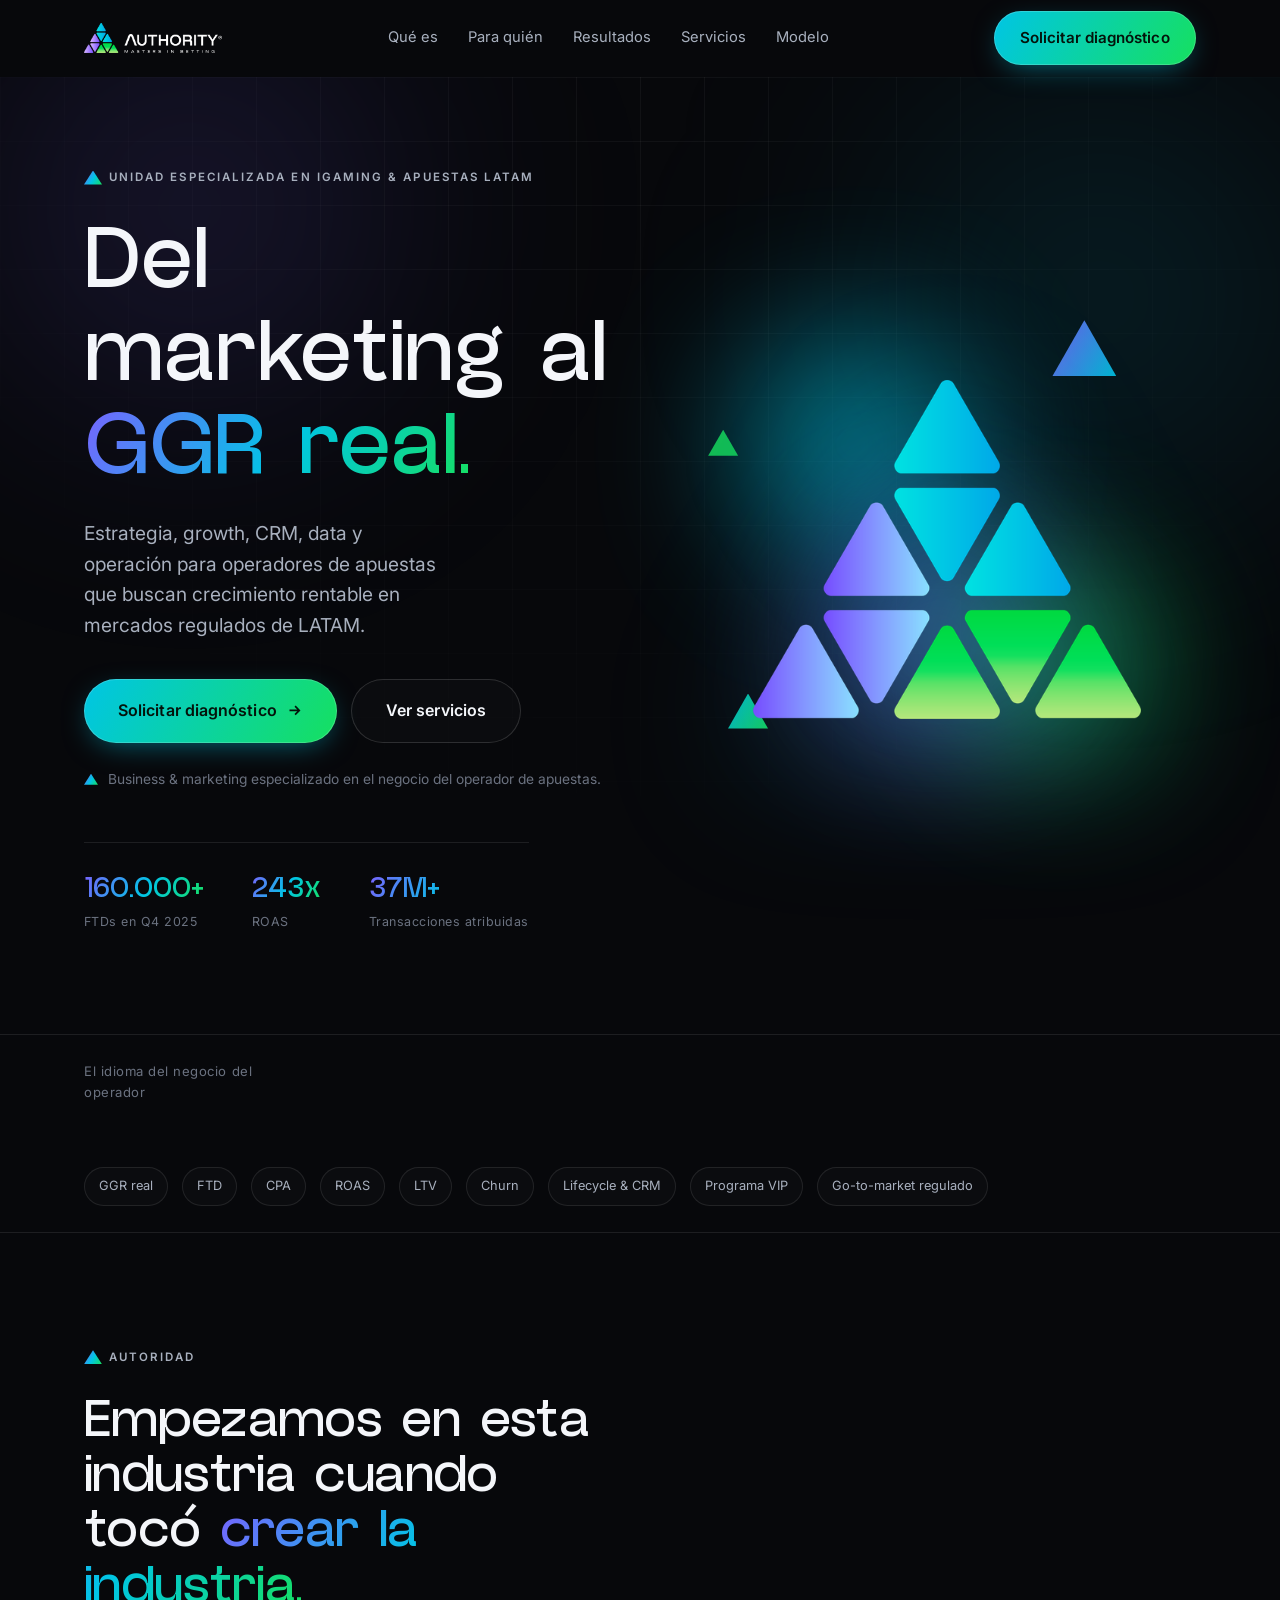
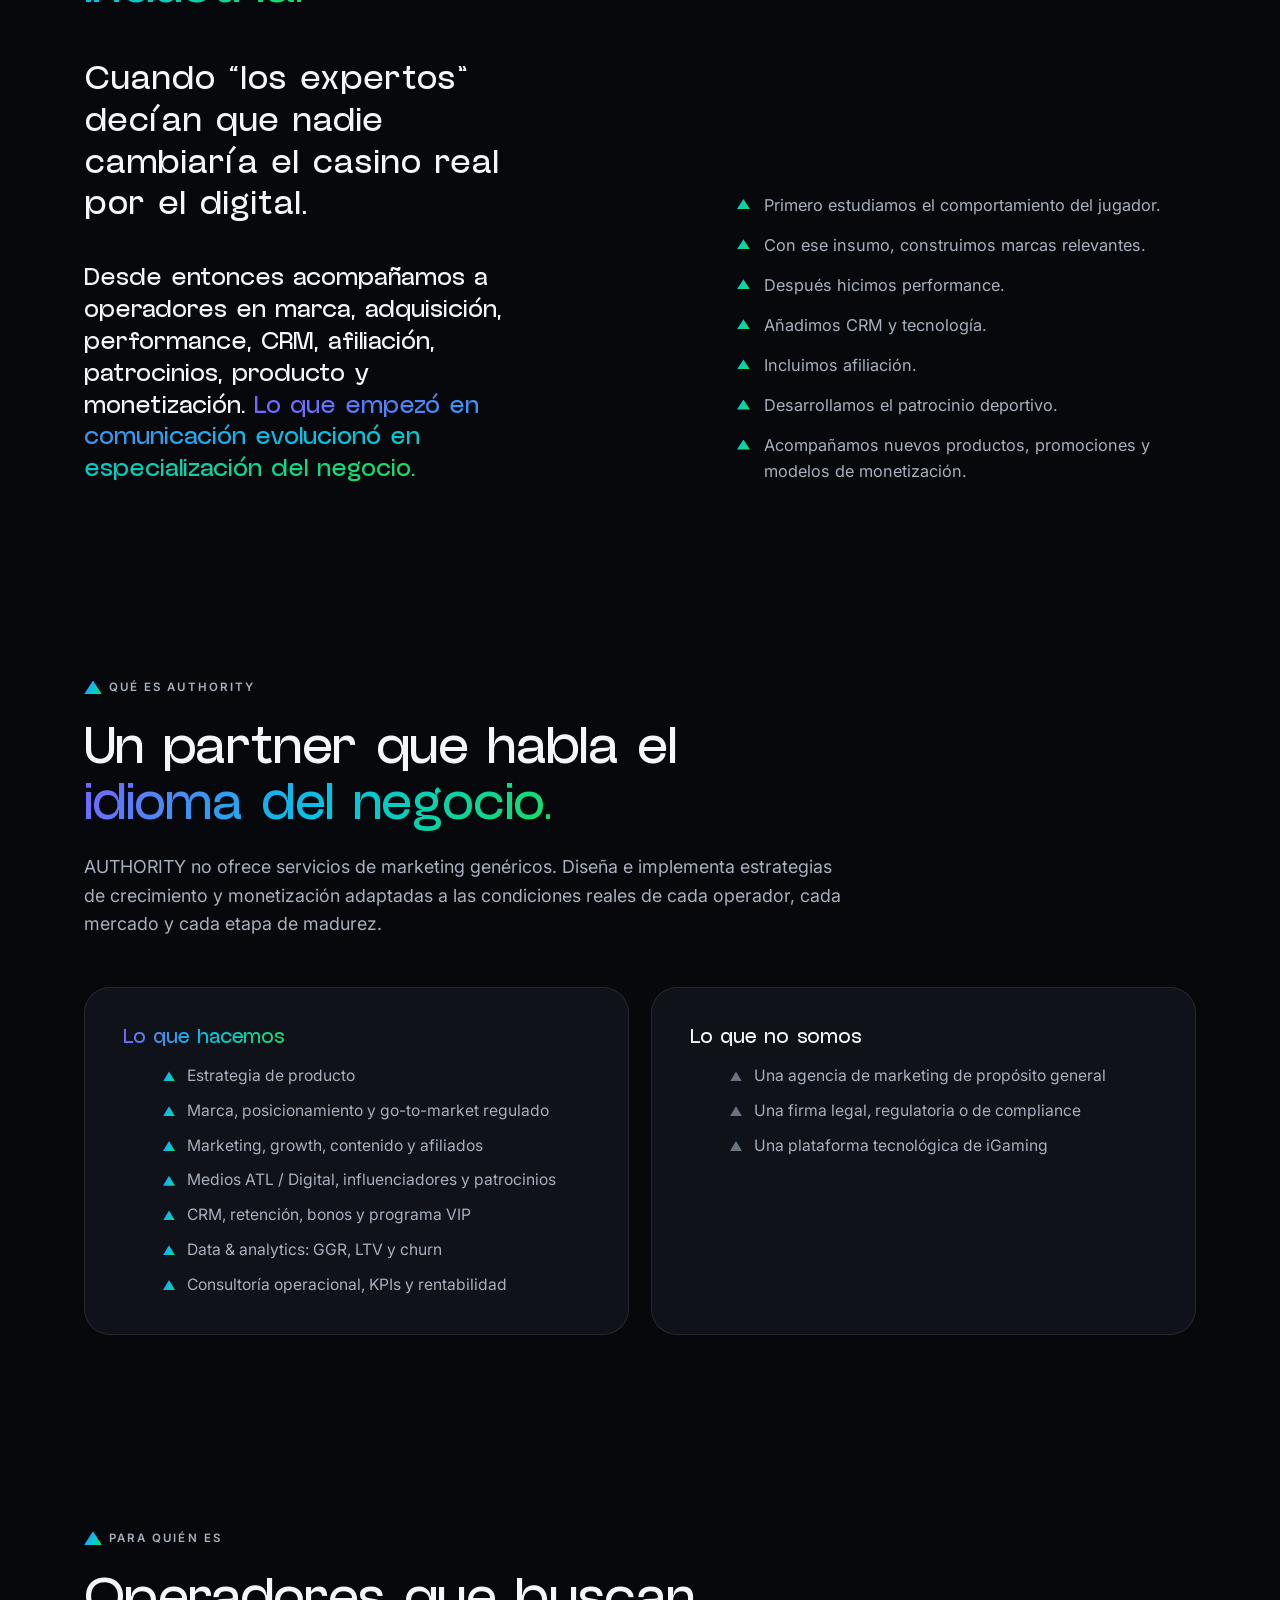
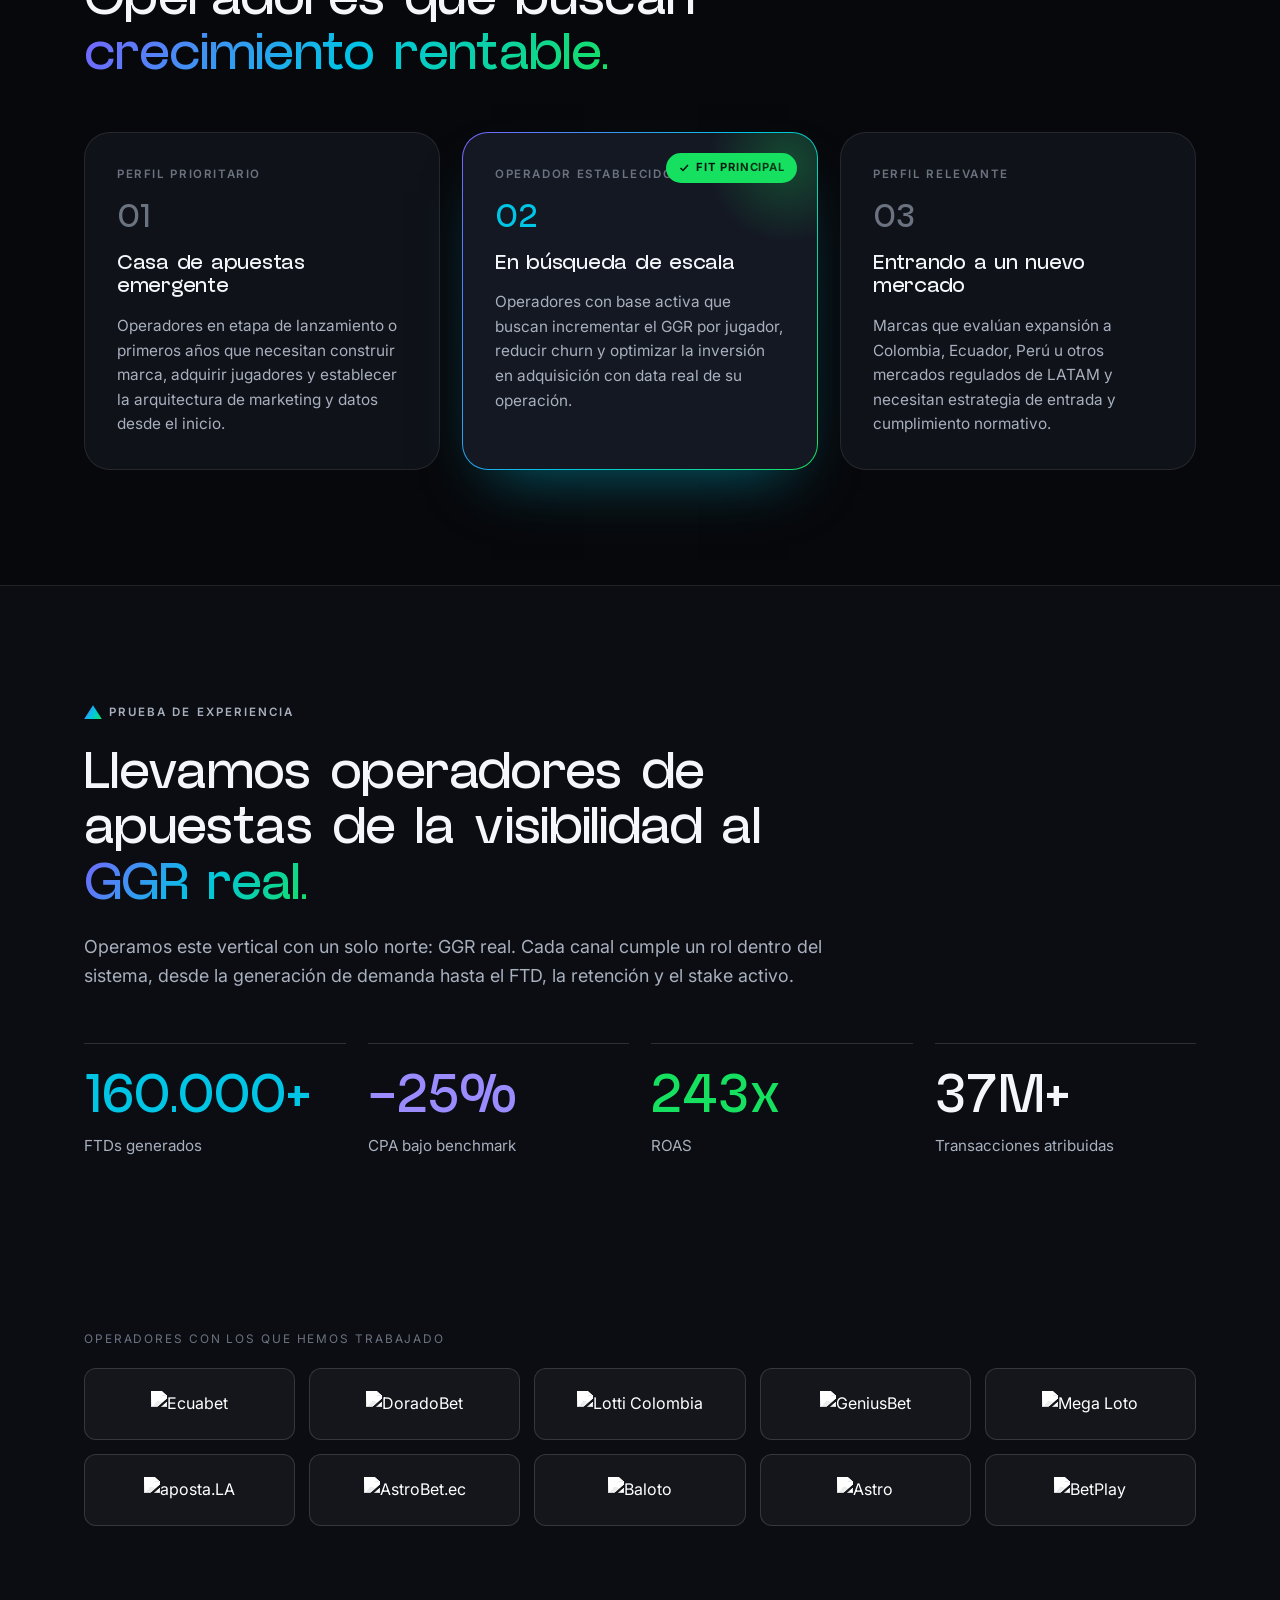
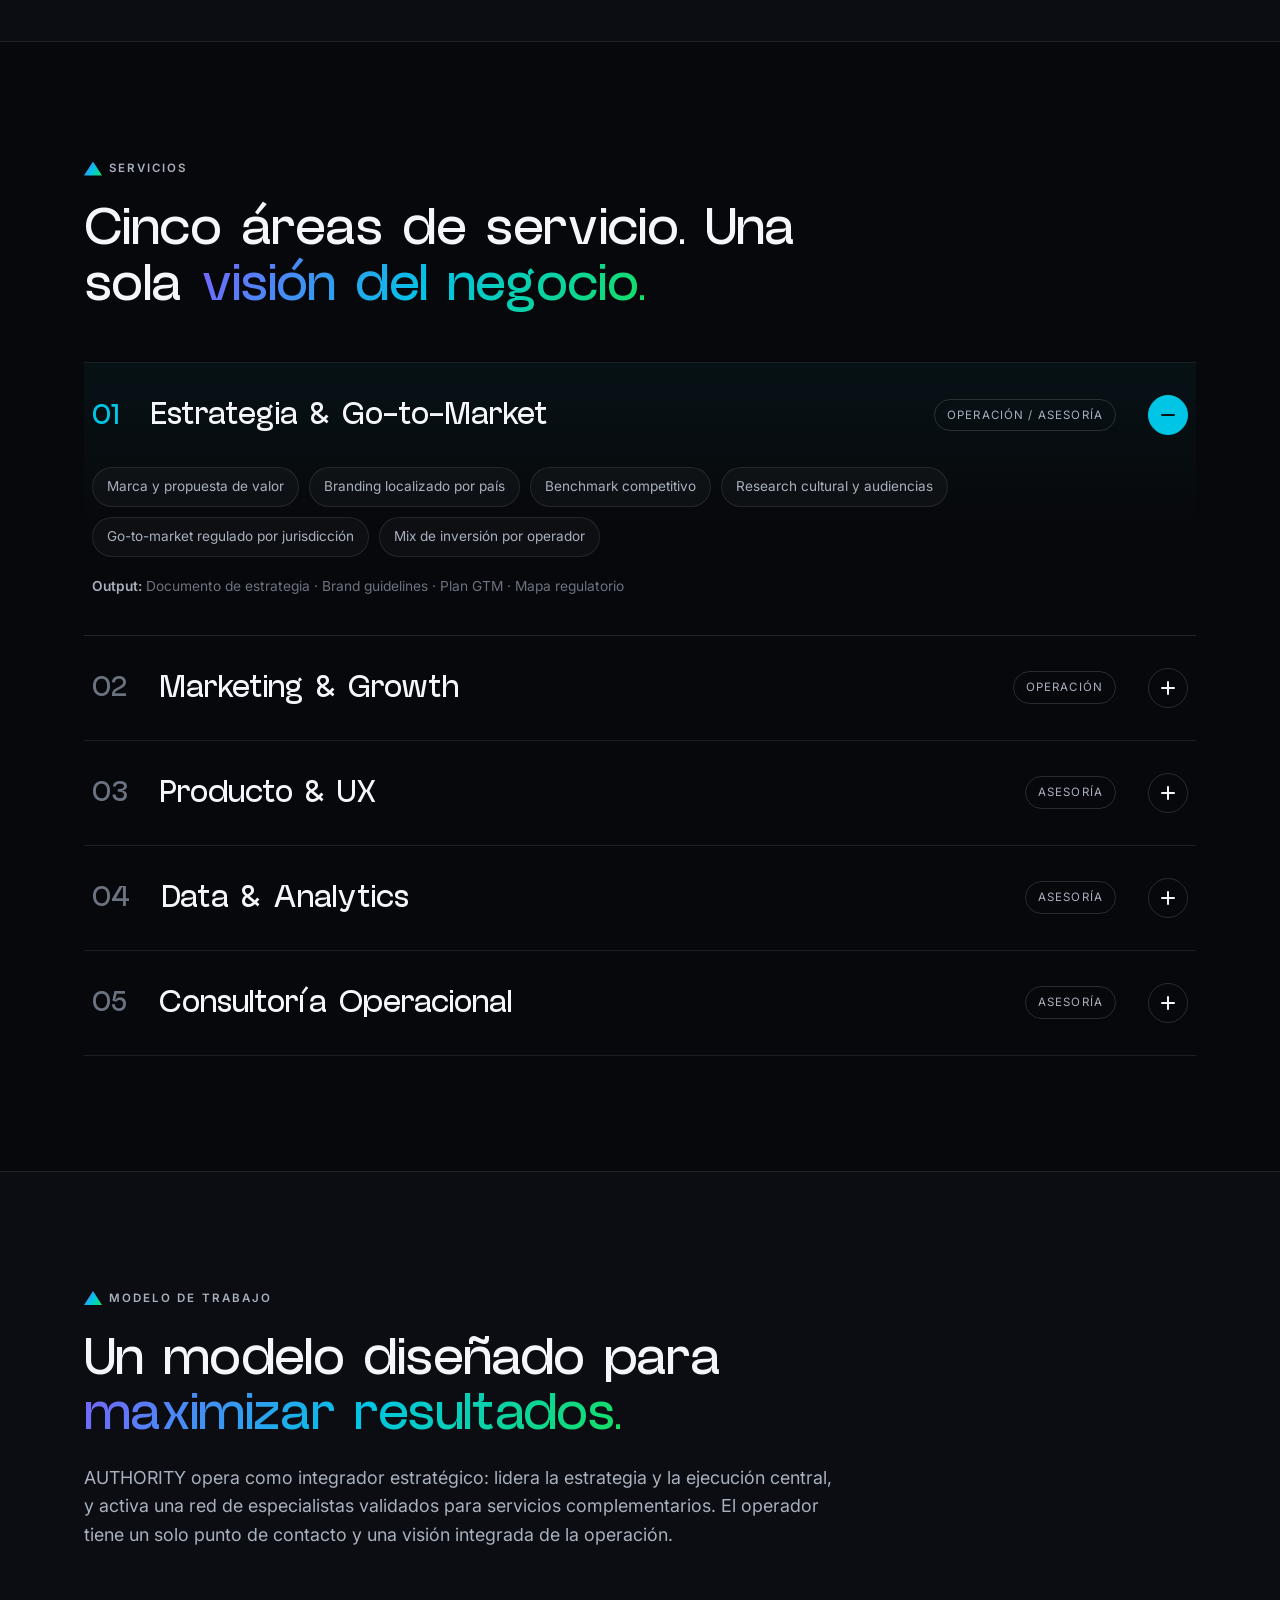
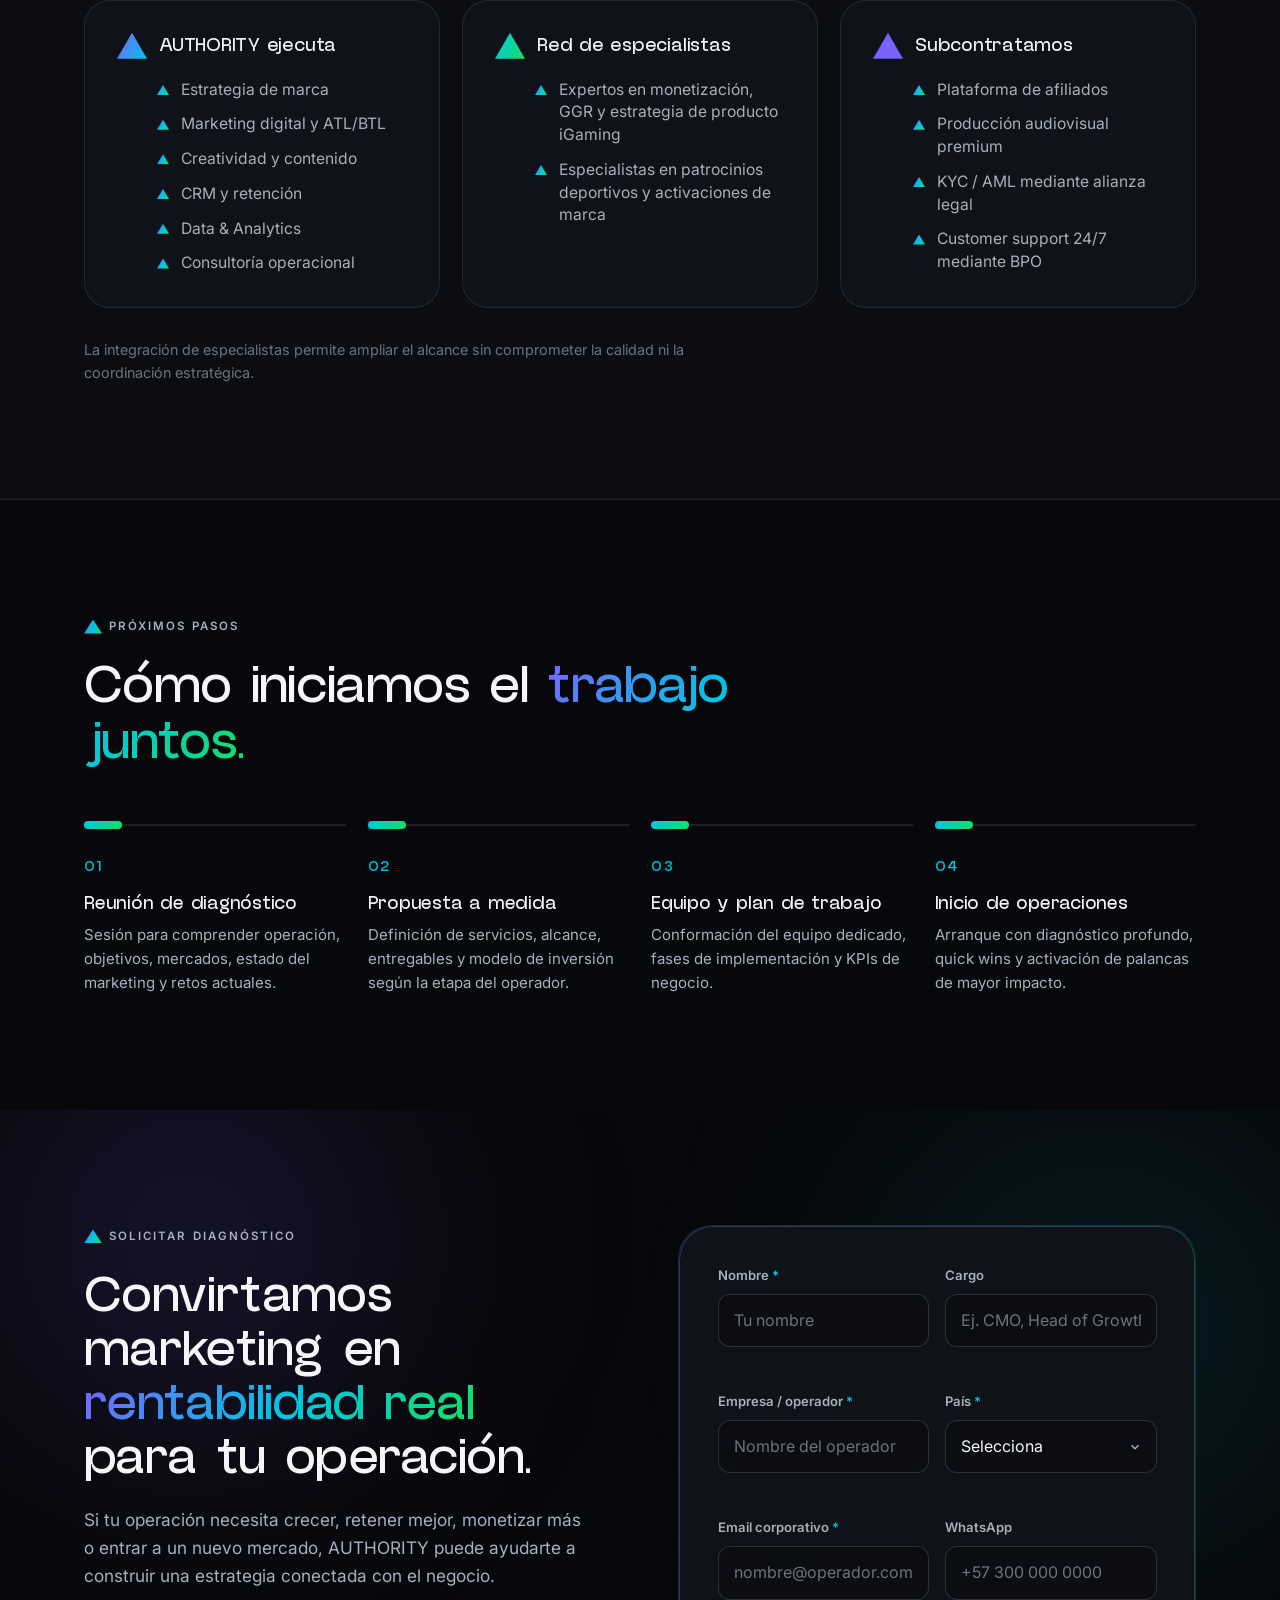
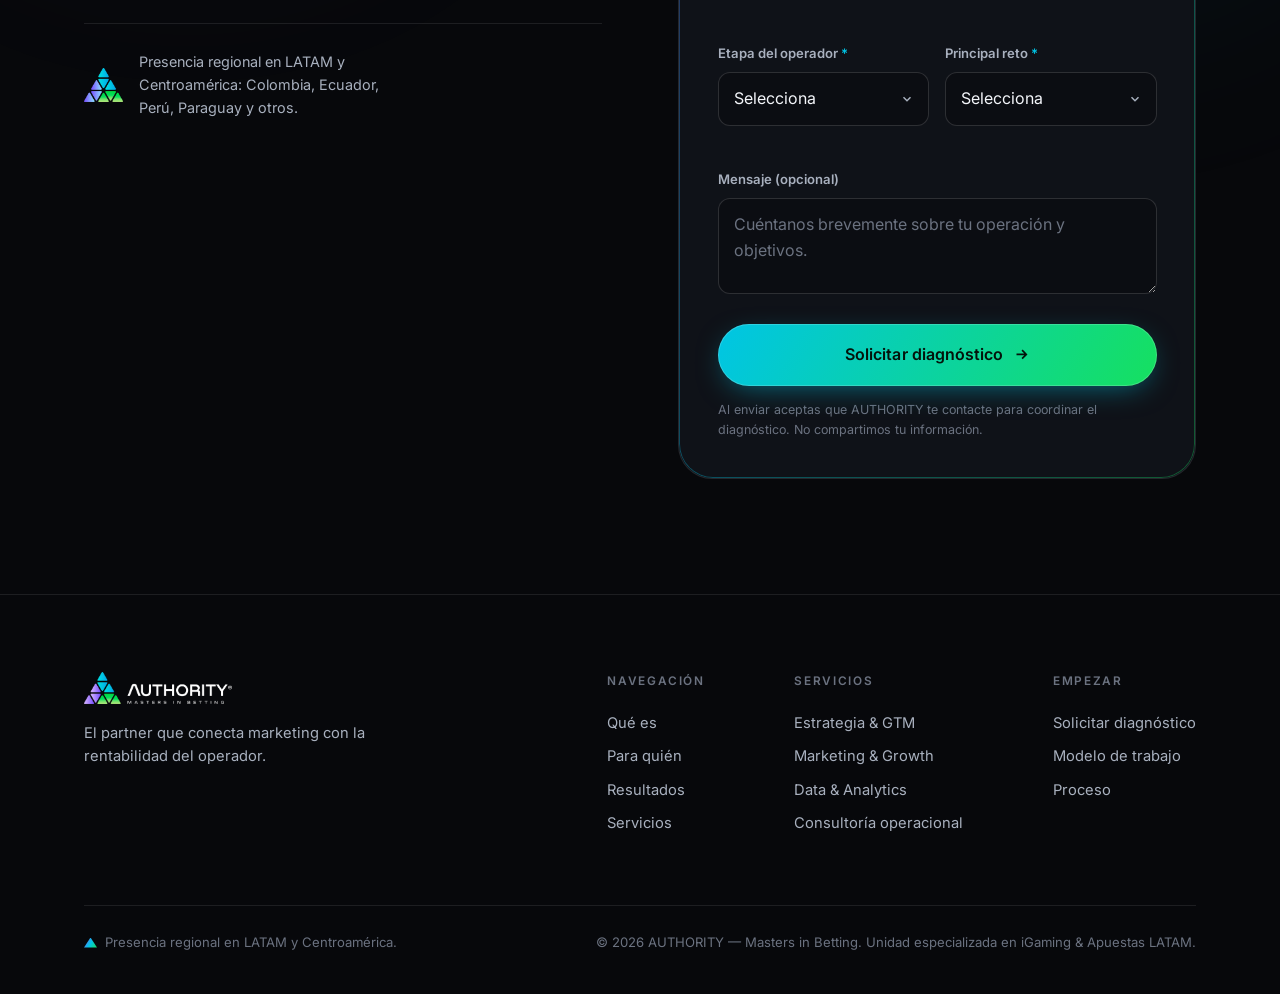
==== commit d78e5208: "Integrate client logos section with 10 real operators Replace placeholder client-slot divs with img " ====
--- a/index.html
+++ b/index.html
@@ -256,16 +256,19 @@
 
         <p class="results__note" data-reveal>Resultados obtenidos en operación conjunta durante el último Q de 2025, temporada de mayor presión competitiva y estacionalidad del sector. Los operadores con los que trabajamos ven crecimiento sostenido de GGR a partir del 3er mes de operación conjunta.</p>
 
-        <!-- CLIENTES: la credencial no incluye logos de clientes (son confidenciales).
-             Reemplazar estos slots por los logotipos reales cuando estén disponibles. -->
         <div class="clients" data-reveal>
           <span class="clients__label">Operadores con los que hemos trabajado</span>
           <div class="clients__row">
-            <div class="client-slot">Logo cliente</div>
-            <div class="client-slot">Logo cliente</div>
-            <div class="client-slot">Logo cliente</div>
-            <div class="client-slot">Logo cliente</div>
-            <div class="client-slot">Logo cliente</div>
+            <div class="client-slot"><img src="assets/brand/clients/ecuabet.png" alt="Ecuabet" loading="lazy"></div>
+            <div class="client-slot"><img src="assets/brand/clients/doradobet.png" alt="DoradoBet" loading="lazy"></div>
+            <div class="client-slot"><img src="assets/brand/clients/lotti-colombia.png" alt="Lotti Colombia" loading="lazy"></div>
+            <div class="client-slot"><img src="assets/brand/clients/geniusbet.png" alt="GeniusBet" loading="lazy"></div>
+            <div class="client-slot"><img src="assets/brand/clients/mega-loto.png" alt="Mega Loto" loading="lazy"></div>
+            <div class="client-slot"><img src="assets/brand/clients/aposta-la.png" alt="aposta.LA" loading="lazy"></div>
+            <div class="client-slot"><img src="assets/brand/clients/astrobet-ec.png" alt="AstroBet.ec" loading="lazy"></div>
+            <div class="client-slot"><img src="assets/brand/clients/baloto.png" alt="Baloto" loading="lazy"></div>
+            <div class="client-slot"><img src="assets/brand/clients/astro.png" alt="Astro" loading="lazy"></div>
+            <div class="client-slot"><img src="assets/brand/clients/betplay.png" alt="BetPlay" loading="lazy"></div>
           </div>
         </div>
       </div>
--- a/css/styles.css
+++ b/css/styles.css
@@ -268,7 +268,10 @@
 .clients { margin-top: 46px; }
 .clients__label { font-size:.74rem; letter-spacing:.16em; text-transform:uppercase; color: var(--ink-mut); }
 .clients__row { display:grid; grid-template-columns: repeat(5,1fr); gap:14px; margin-top:18px; }
-.client-slot { height: 64px; border:1px dashed var(--line-2); border-radius: var(--r-sm); display:grid; place-items:center; color: var(--ink-mut); font-size:.78rem; background: rgba(255,255,255,.015); }
+.client-slot { height: 72px; border:1px solid var(--line-2); border-radius: var(--r-sm); display:grid; place-items:center; background: rgba(255,255,255,.04); padding: 10px 16px; transition: background .2s; }
+.client-slot:hover { background: rgba(255,255,255,.07); }
+.client-slot img { max-width: 100%; max-height: 44px; width: auto; height: auto; object-fit: contain; filter: grayscale(1) brightness(1.6); transition: filter .25s; }
+.client-slot:hover img { filter: grayscale(0) brightness(1); }
 
 /* Services accordion */
 .services-list { margin-top: 50px; border-top:1px solid var(--line); }
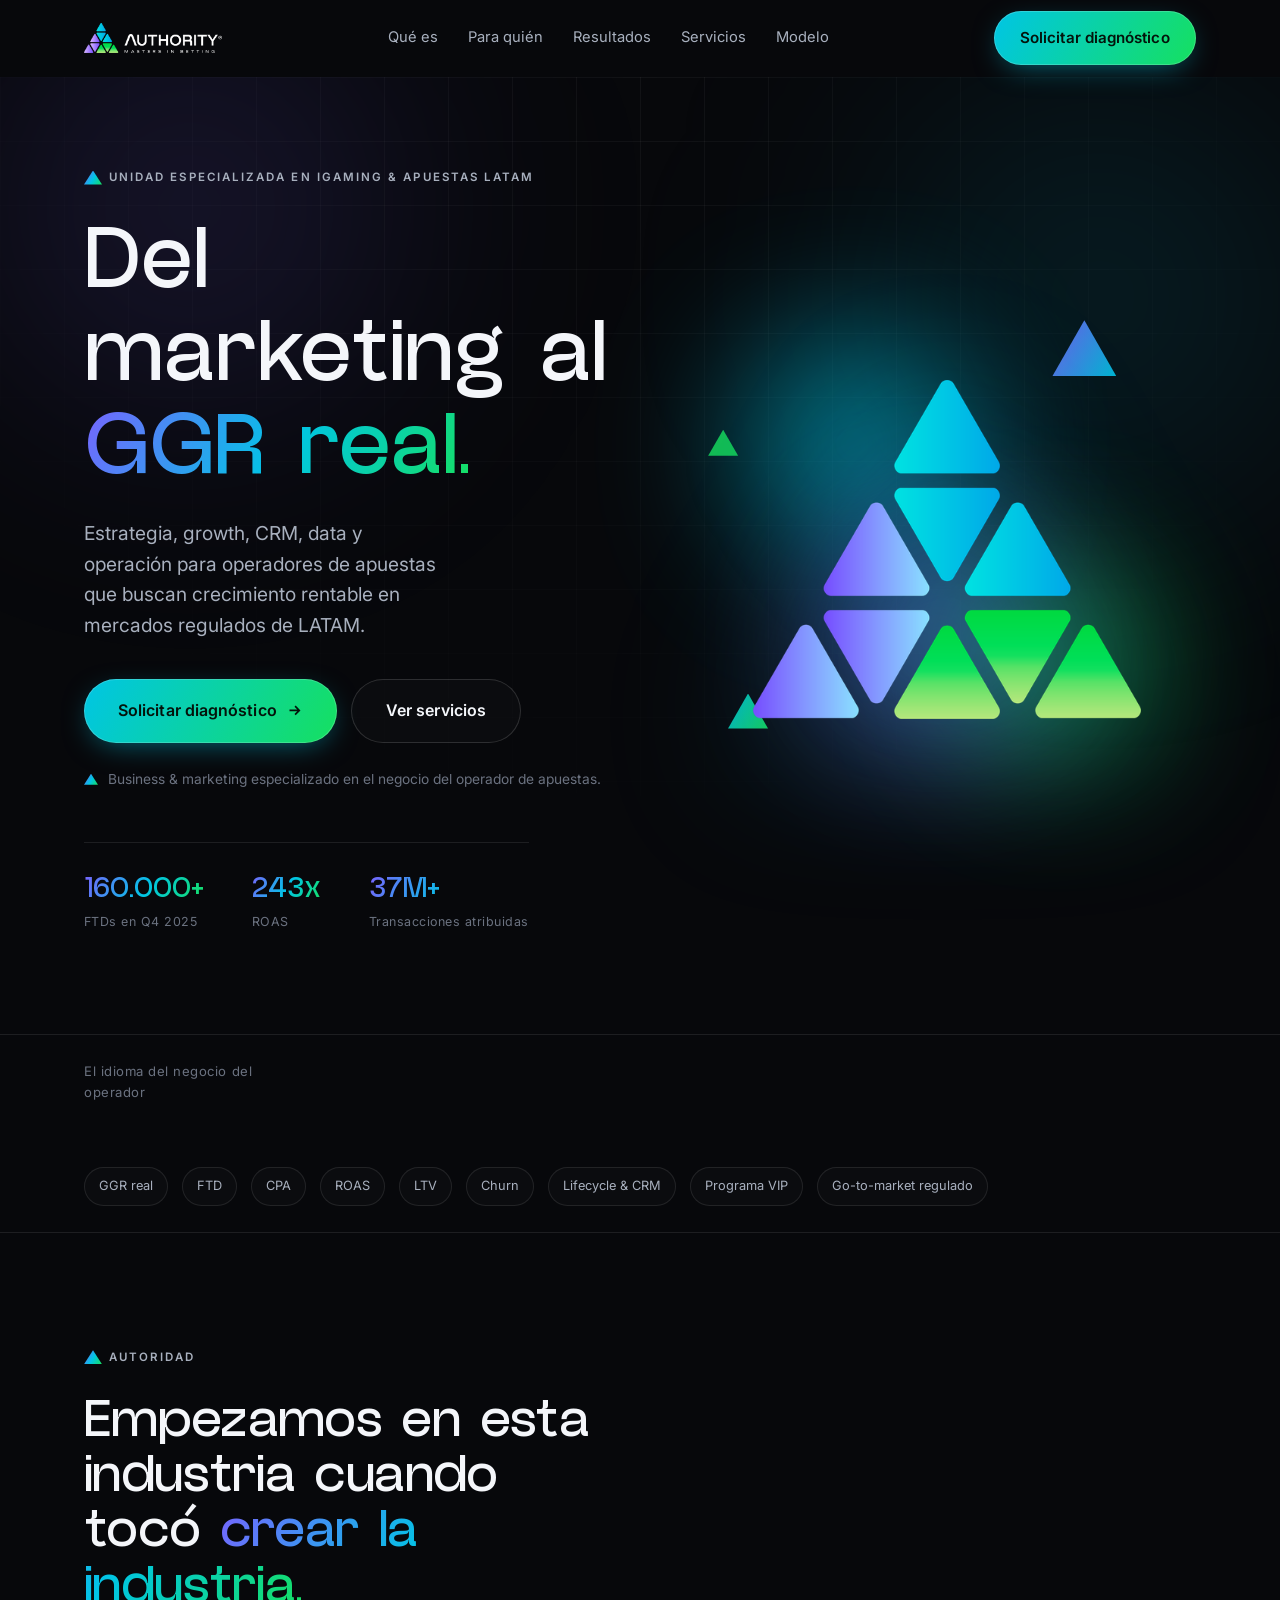
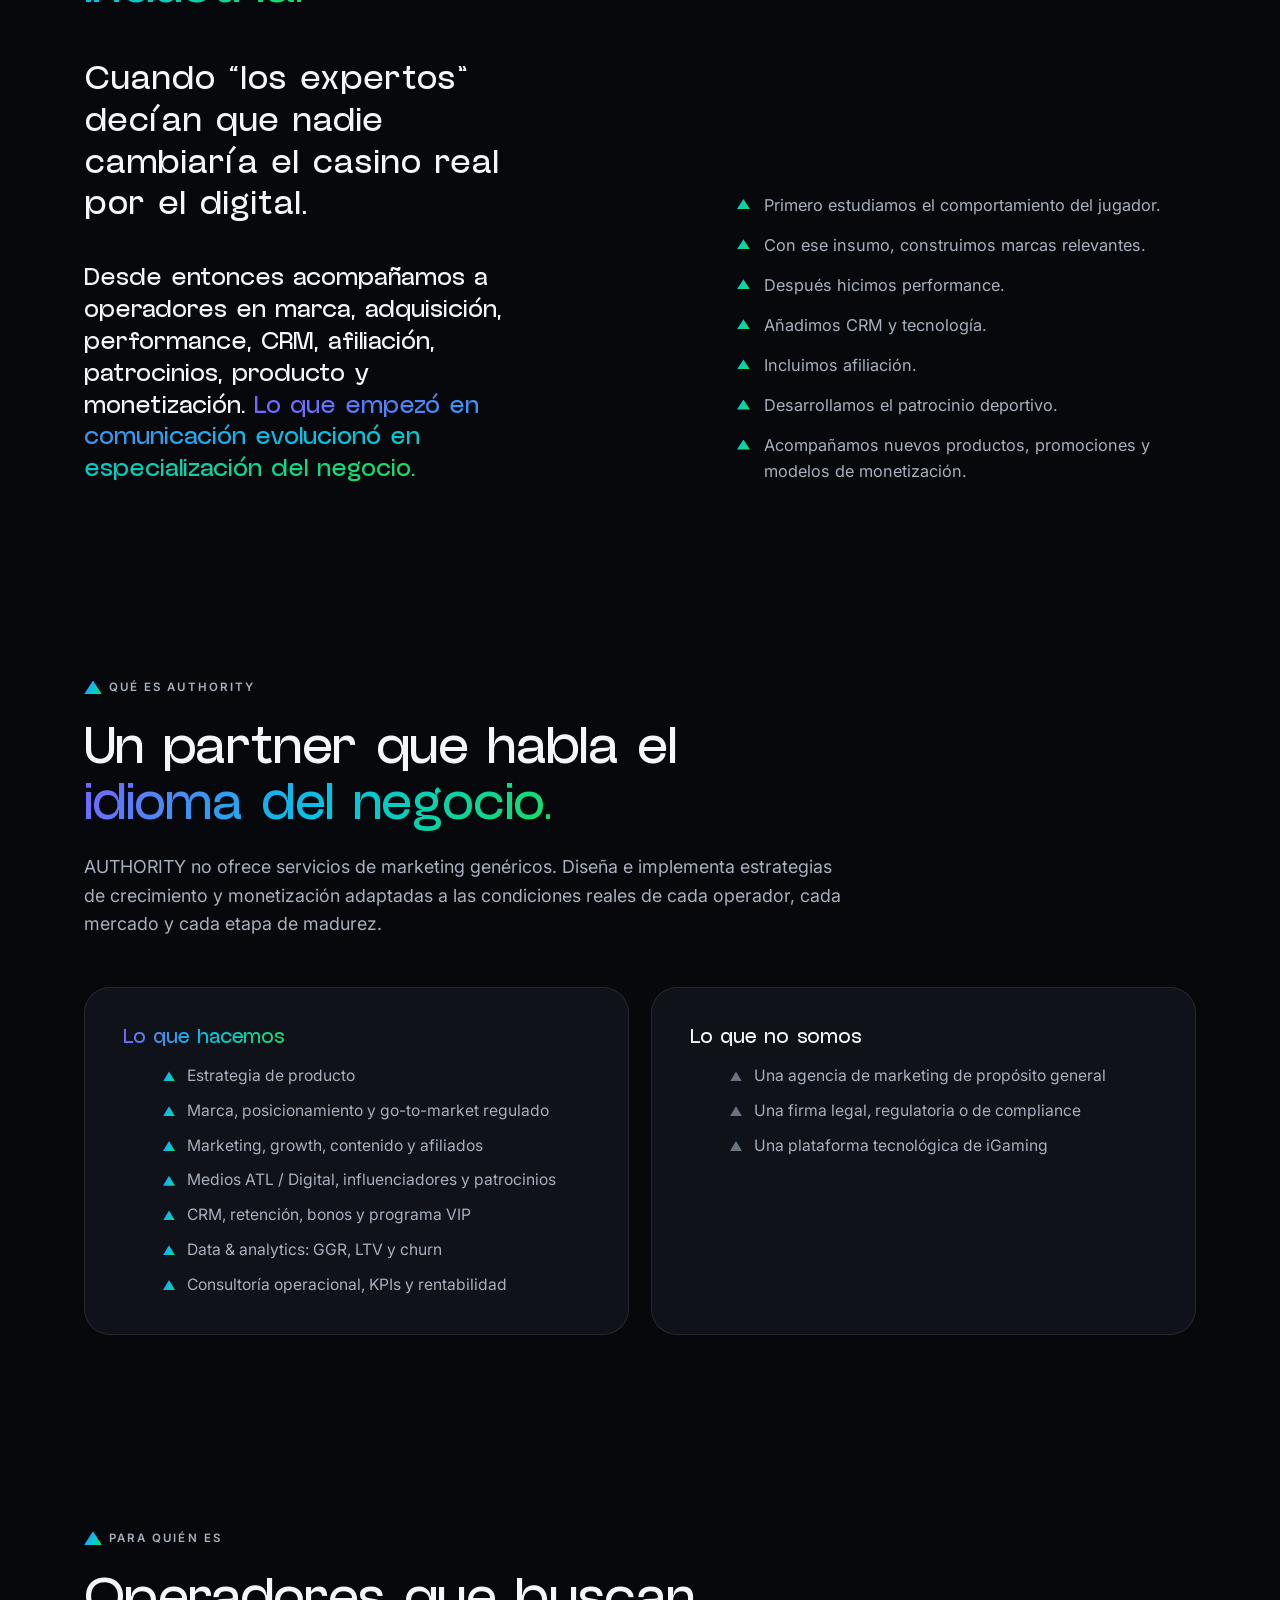
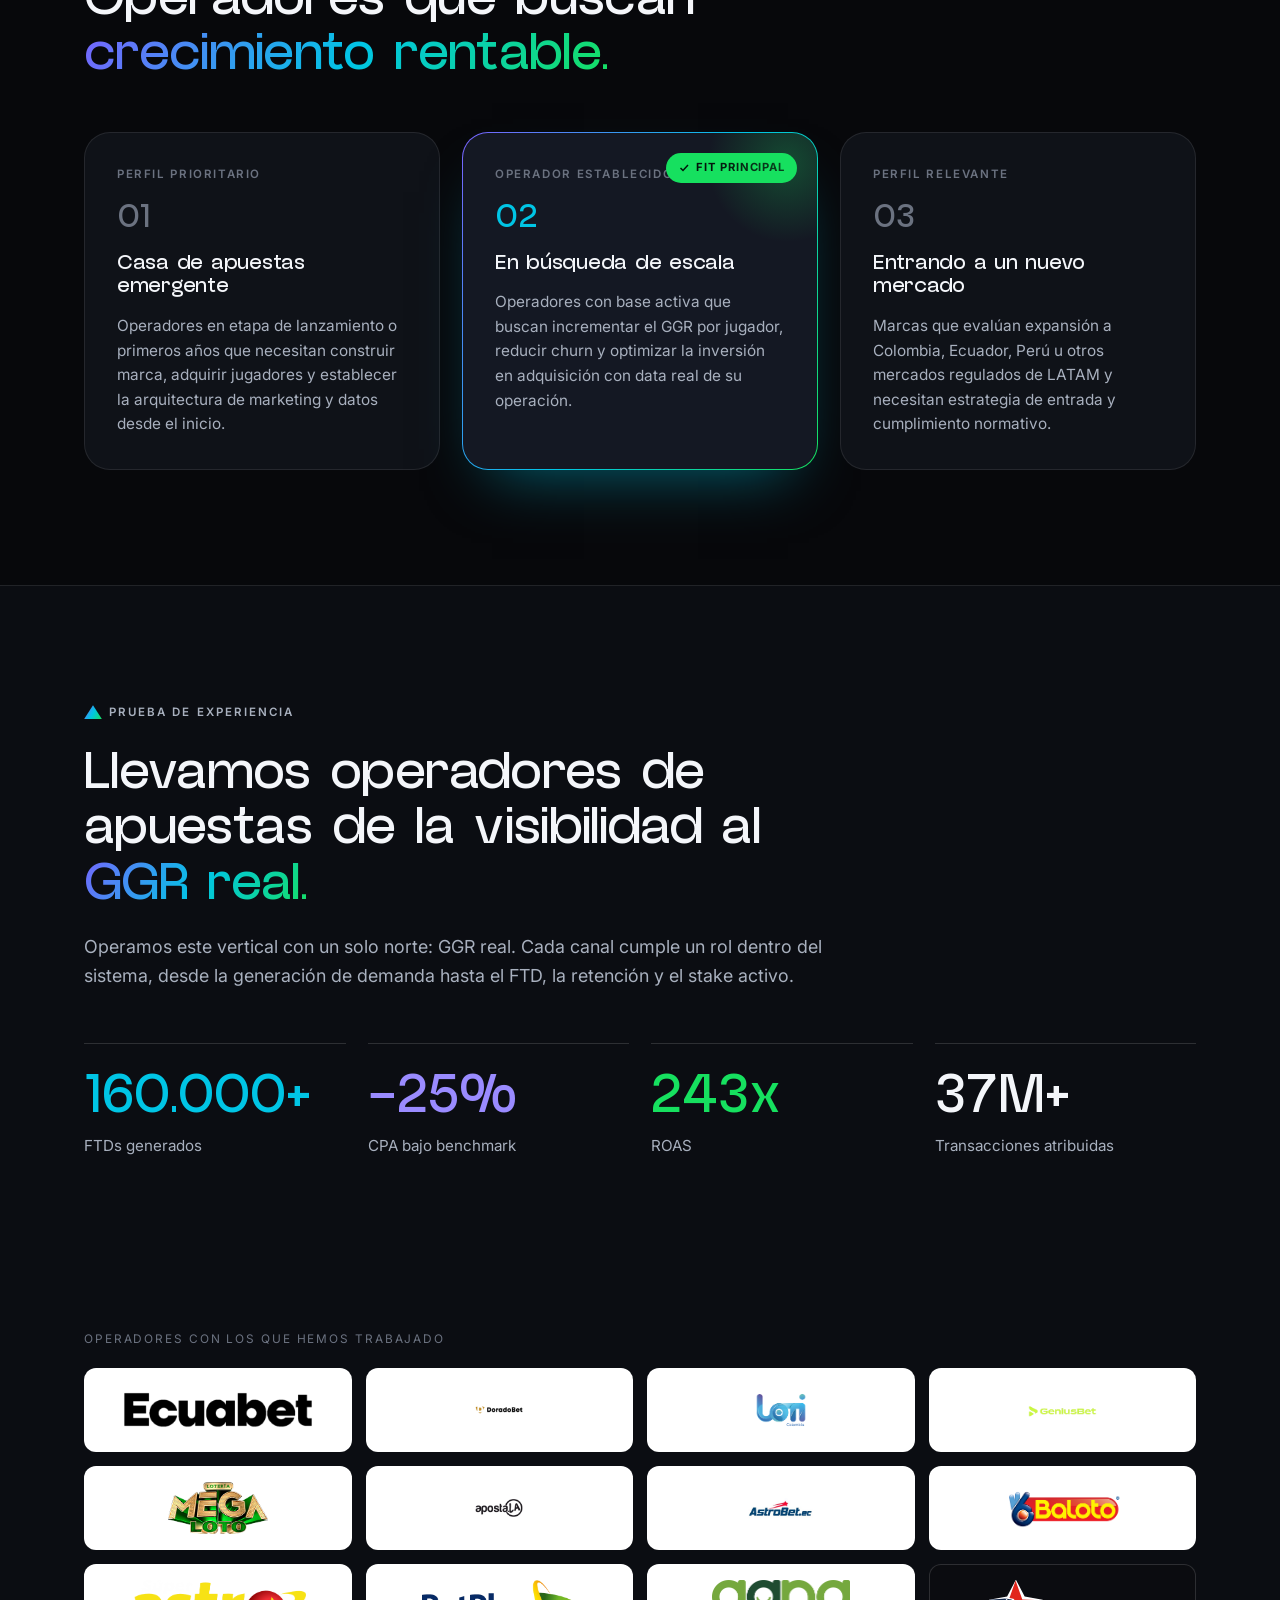
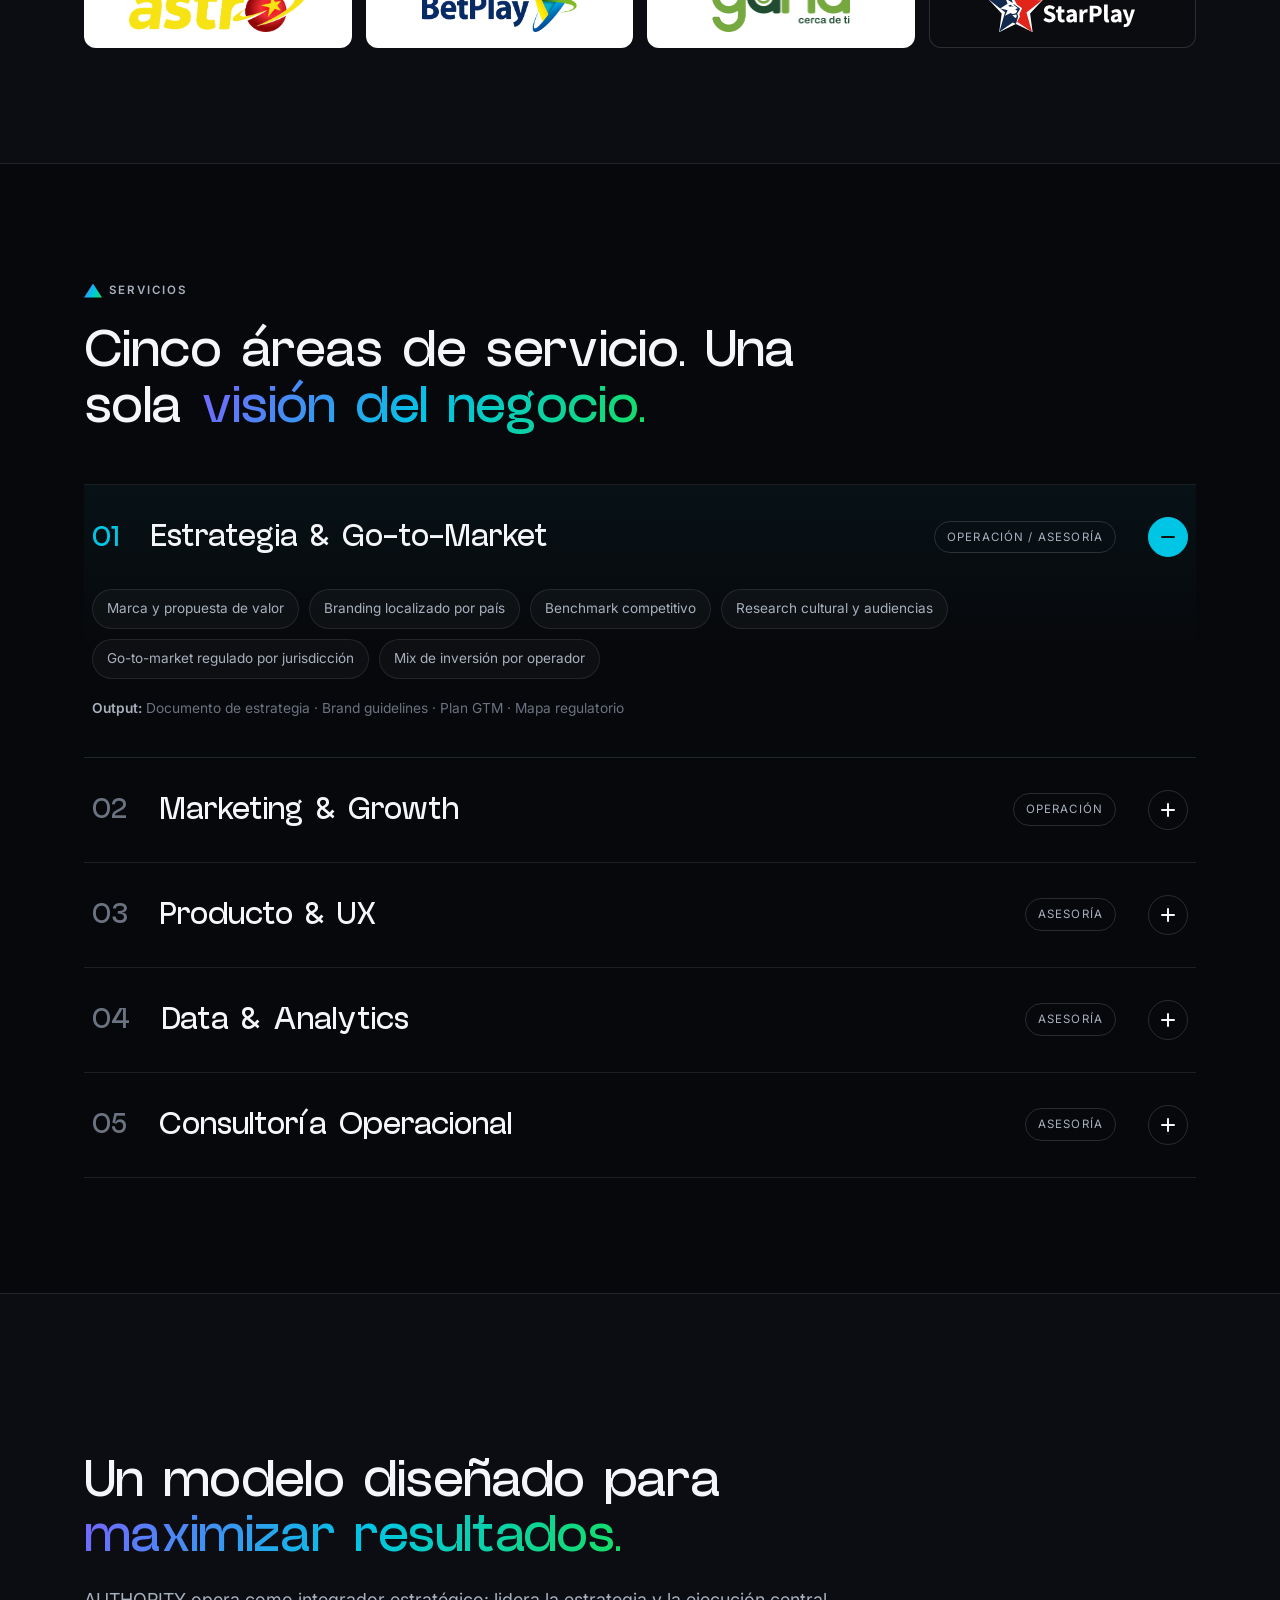
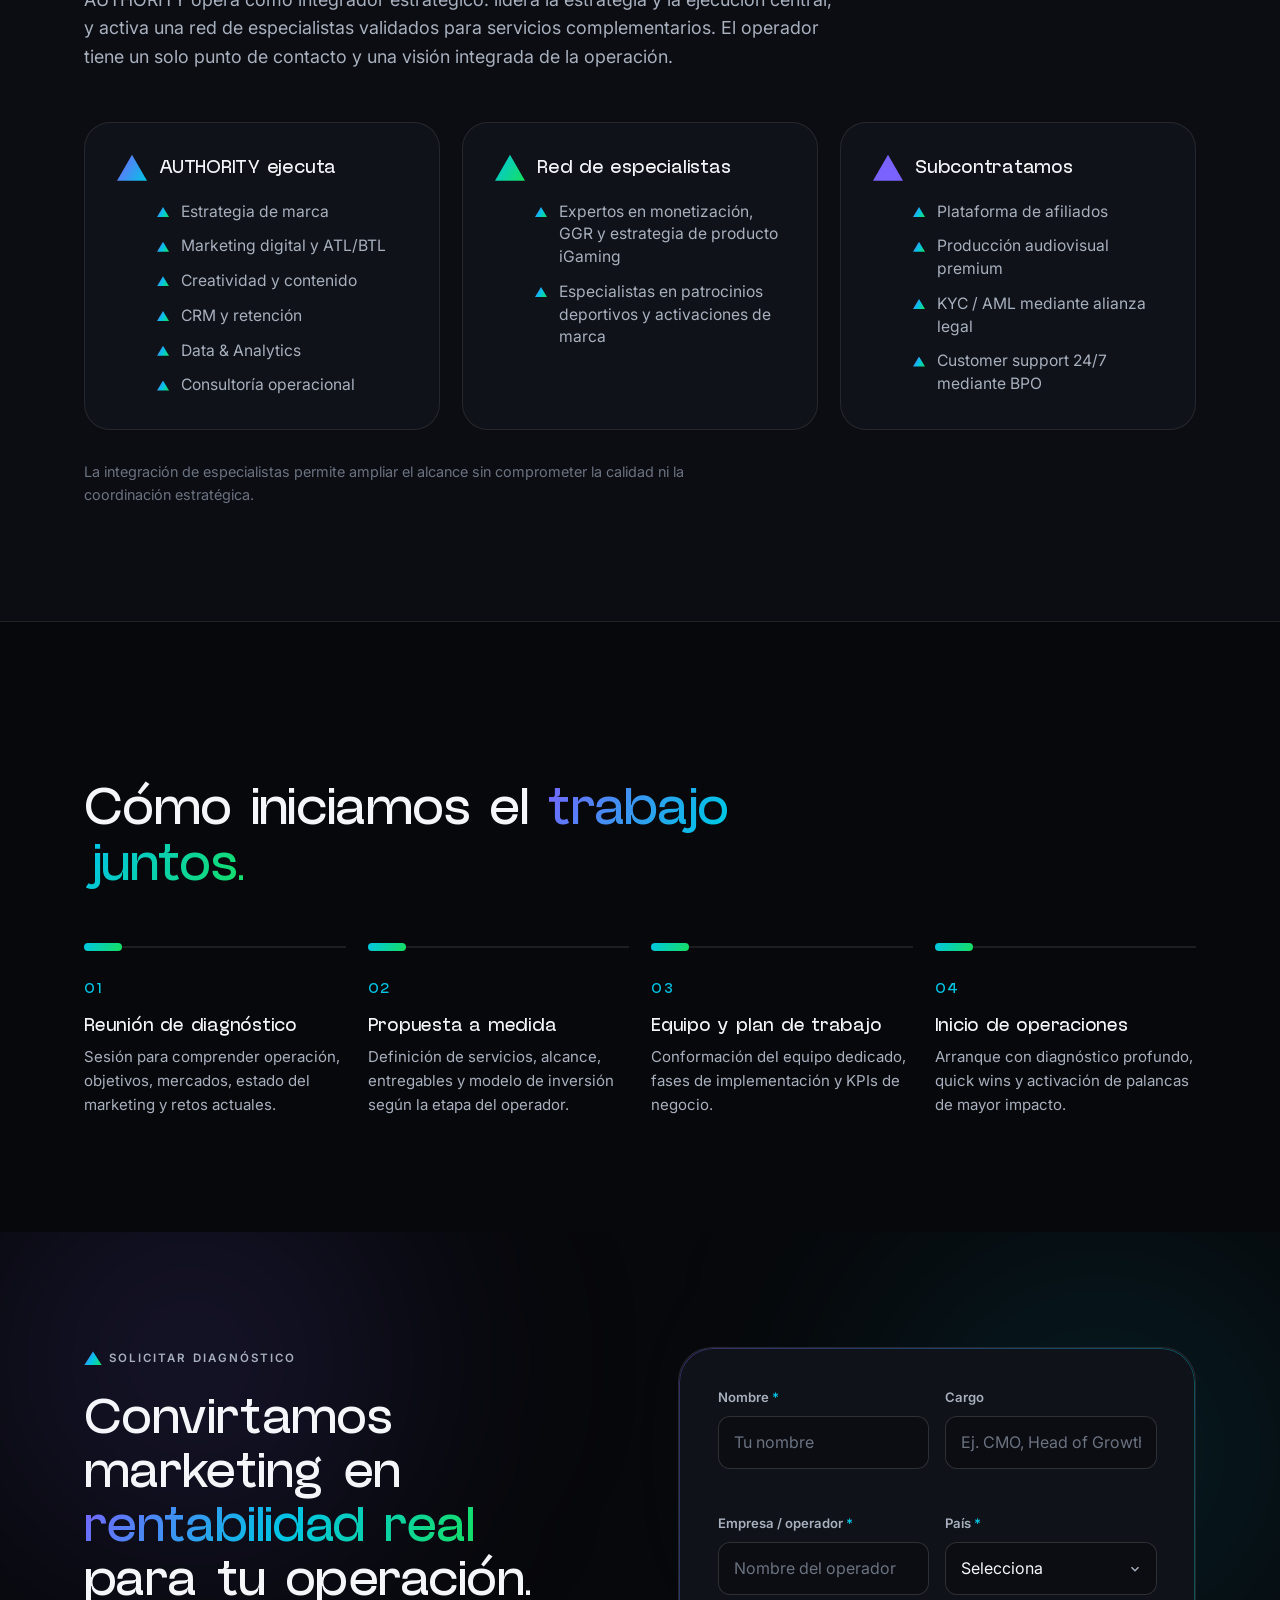
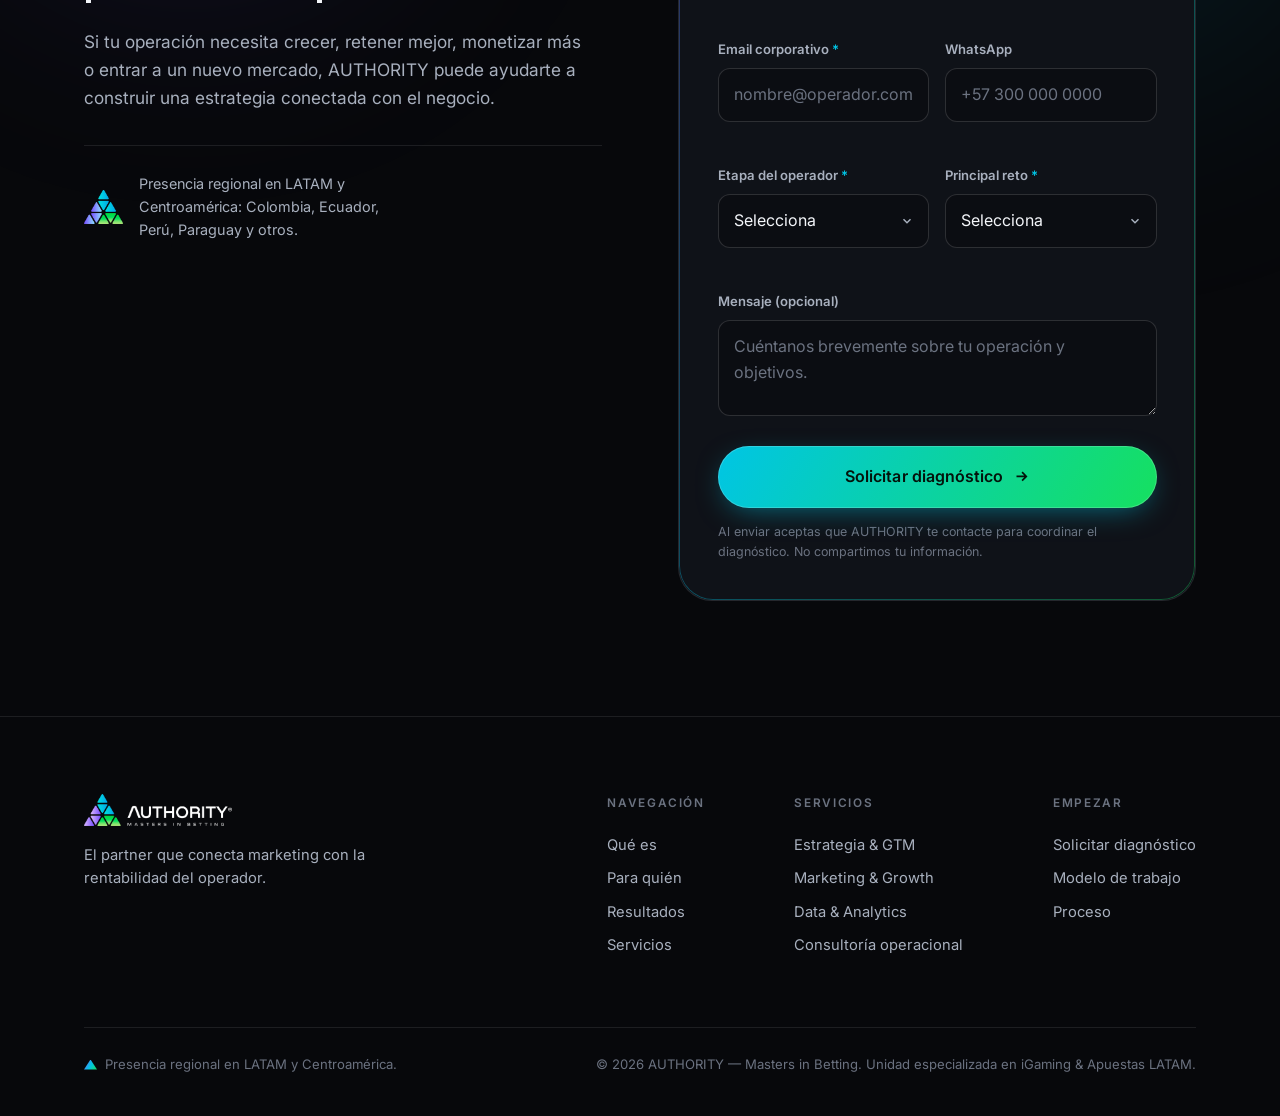
==== commit fe314f19: "Wire up 12 real client logos in Resultados section Map uploaded logo files (Ecuabet, DoradoBet, Loti" ====
--- a/index.html
+++ b/index.html
@@ -259,16 +259,18 @@
         <div class="clients" data-reveal>
           <span class="clients__label">Operadores con los que hemos trabajado</span>
           <div class="clients__row">
-            <div class="client-slot"><img src="assets/brand/clients/ecuabet.png" alt="Ecuabet" loading="lazy"></div>
-            <div class="client-slot"><img src="assets/brand/clients/doradobet.png" alt="DoradoBet" loading="lazy"></div>
-            <div class="client-slot"><img src="assets/brand/clients/lotti-colombia.png" alt="Lotti Colombia" loading="lazy"></div>
-            <div class="client-slot"><img src="assets/brand/clients/geniusbet.png" alt="GeniusBet" loading="lazy"></div>
-            <div class="client-slot"><img src="assets/brand/clients/mega-loto.png" alt="Mega Loto" loading="lazy"></div>
-            <div class="client-slot"><img src="assets/brand/clients/aposta-la.png" alt="aposta.LA" loading="lazy"></div>
-            <div class="client-slot"><img src="assets/brand/clients/astrobet-ec.png" alt="AstroBet.ec" loading="lazy"></div>
-            <div class="client-slot"><img src="assets/brand/clients/baloto.png" alt="Baloto" loading="lazy"></div>
-            <div class="client-slot"><img src="assets/brand/clients/astro.png" alt="Astro" loading="lazy"></div>
-            <div class="client-slot"><img src="assets/brand/clients/betplay.png" alt="BetPlay" loading="lazy"></div>
+            <div class="client-slot"><img src="assets/brand/clients/Ecuabet.png" alt="Ecuabet" loading="lazy"></div>
+            <div class="client-slot"><img src="assets/brand/clients/doradobet-logo-png_seeklogo-493648.png" alt="DoradoBet" loading="lazy"></div>
+            <div class="client-slot"><img src="assets/brand/clients/logo-loti.png" alt="Loti Colombia" loading="lazy"></div>
+            <div class="client-slot"><img src="assets/brand/clients/geniusbet.webp" alt="GeniusBet" loading="lazy"></div>
+            <div class="client-slot"><img src="assets/brand/clients/logo.png" alt="Mega Loto" loading="lazy"></div>
+            <div class="client-slot"><img src="assets/brand/clients/aposta-la-logo-png_seeklogo-363327.png" alt="aposta.LA" loading="lazy"></div>
+            <div class="client-slot"><img src="assets/brand/clients/43-400x300.jpg" alt="AstroBet.ec" loading="lazy"></div>
+            <div class="client-slot"><img src="assets/brand/clients/Logo-baloto.png" alt="Baloto" loading="lazy"></div>
+            <div class="client-slot"><img src="assets/brand/clients/logo3.png" alt="Astro" loading="lazy"></div>
+            <div class="client-slot"><img src="assets/brand/clients/BetPlay-logo.png" alt="BetPlay" loading="lazy"></div>
+            <div class="client-slot"><img src="assets/brand/clients/cropped-lofocercadeti.webp" alt="Gana" loading="lazy"></div>
+            <div class="client-slot client-slot--dark"><img src="assets/brand/clients/starplay-logo-BDiHeNoY.svg" alt="StarPlay" loading="lazy"></div>
           </div>
         </div>
       </div>
--- a/css/styles.css
+++ b/css/styles.css
@@ -267,11 +267,11 @@
 /* Clients placeholder */
 .clients { margin-top: 46px; }
 .clients__label { font-size:.74rem; letter-spacing:.16em; text-transform:uppercase; color: var(--ink-mut); }
-.clients__row { display:grid; grid-template-columns: repeat(5,1fr); gap:14px; margin-top:18px; }
-.client-slot { height: 72px; border:1px solid var(--line-2); border-radius: var(--r-sm); display:grid; place-items:center; background: rgba(255,255,255,.04); padding: 10px 16px; transition: background .2s; }
-.client-slot:hover { background: rgba(255,255,255,.07); }
-.client-slot img { max-width: 100%; max-height: 44px; width: auto; height: auto; object-fit: contain; filter: grayscale(1) brightness(1.6); transition: filter .25s; }
-.client-slot:hover img { filter: grayscale(0) brightness(1); }
+.clients__row { display:grid; grid-template-columns: repeat(4,1fr); gap:14px; margin-top:18px; }
+.client-slot { height: 84px; border:1px solid var(--line-2); border-radius: var(--r-sm); display:grid; place-items:center; background:#fff; padding: 14px 20px; transition: transform .2s, box-shadow .2s; }
+.client-slot:hover { transform: translateY(-2px); box-shadow: 0 10px 30px rgba(0,0,0,.35); }
+.client-slot img { max-width: 100%; max-height: 52px; width: auto; height: auto; object-fit: contain; }
+.client-slot--dark { background:#0b0c10; }
 
 /* Services accordion */
 .services-list { margin-top: 50px; border-top:1px solid var(--line); }
@@ -397,7 +397,7 @@
   .nav-toggle { display: inline-flex; }
   .mobile-menu .nav-links { display: flex; }
   .duo, .manifesto__body { grid-template-columns: 1fr; }
-  .audience, .model, .steps, .clients__row { grid-template-columns: 1fr; }
+  .audience, .model, .steps { grid-template-columns: 1fr; }
   .clients__row { grid-template-columns: 1fr 1fr; }
   .form-grid { grid-template-columns: 1fr; }
   .hero__stats { grid-template-columns: 1fr; gap: 18px; }
@@ -406,7 +406,7 @@
   .footer-top { flex-direction:column; }
 }
 @media (max-width: 460px) {
-  .clients__row { grid-template-columns: 1fr; }
+  .clients__row { grid-template-columns: 1fr 1fr; }
   .btn { width:100%; justify-content:center; }
   .hero__cta { gap:10px; }
 }
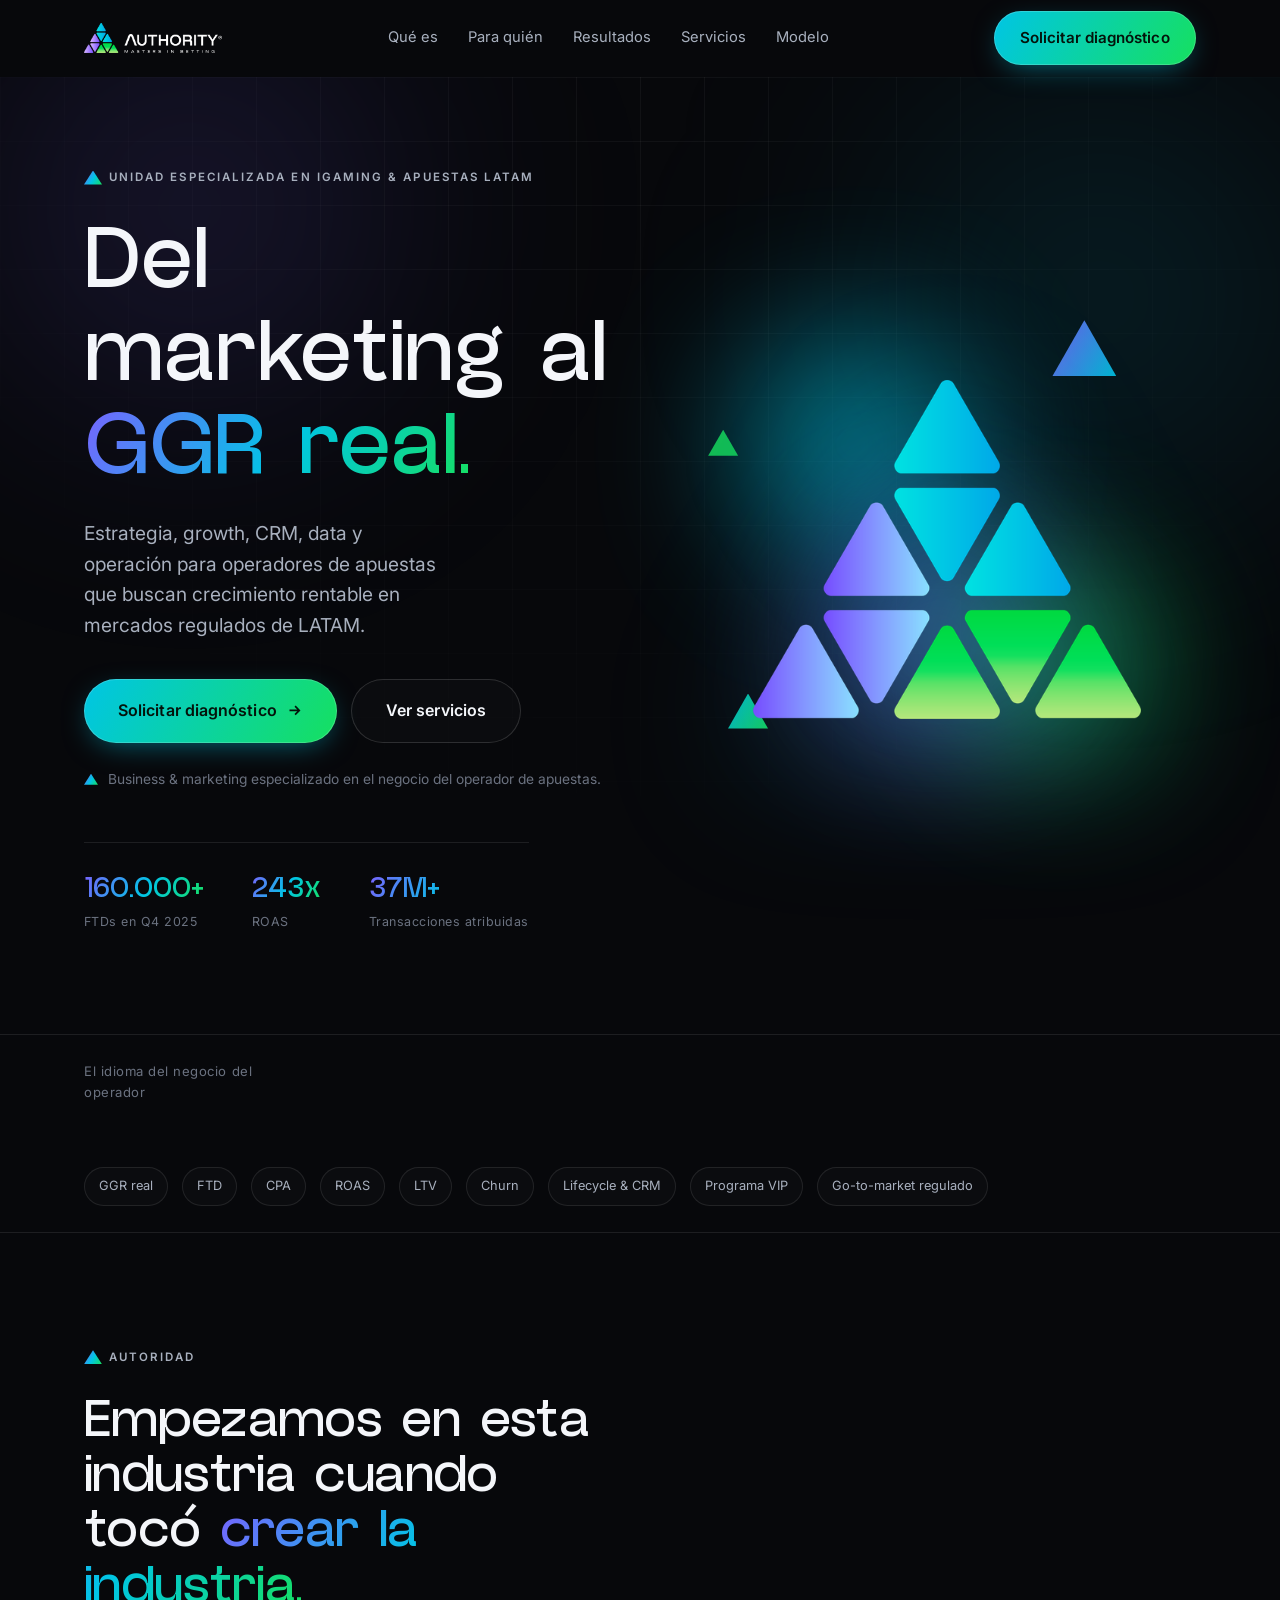
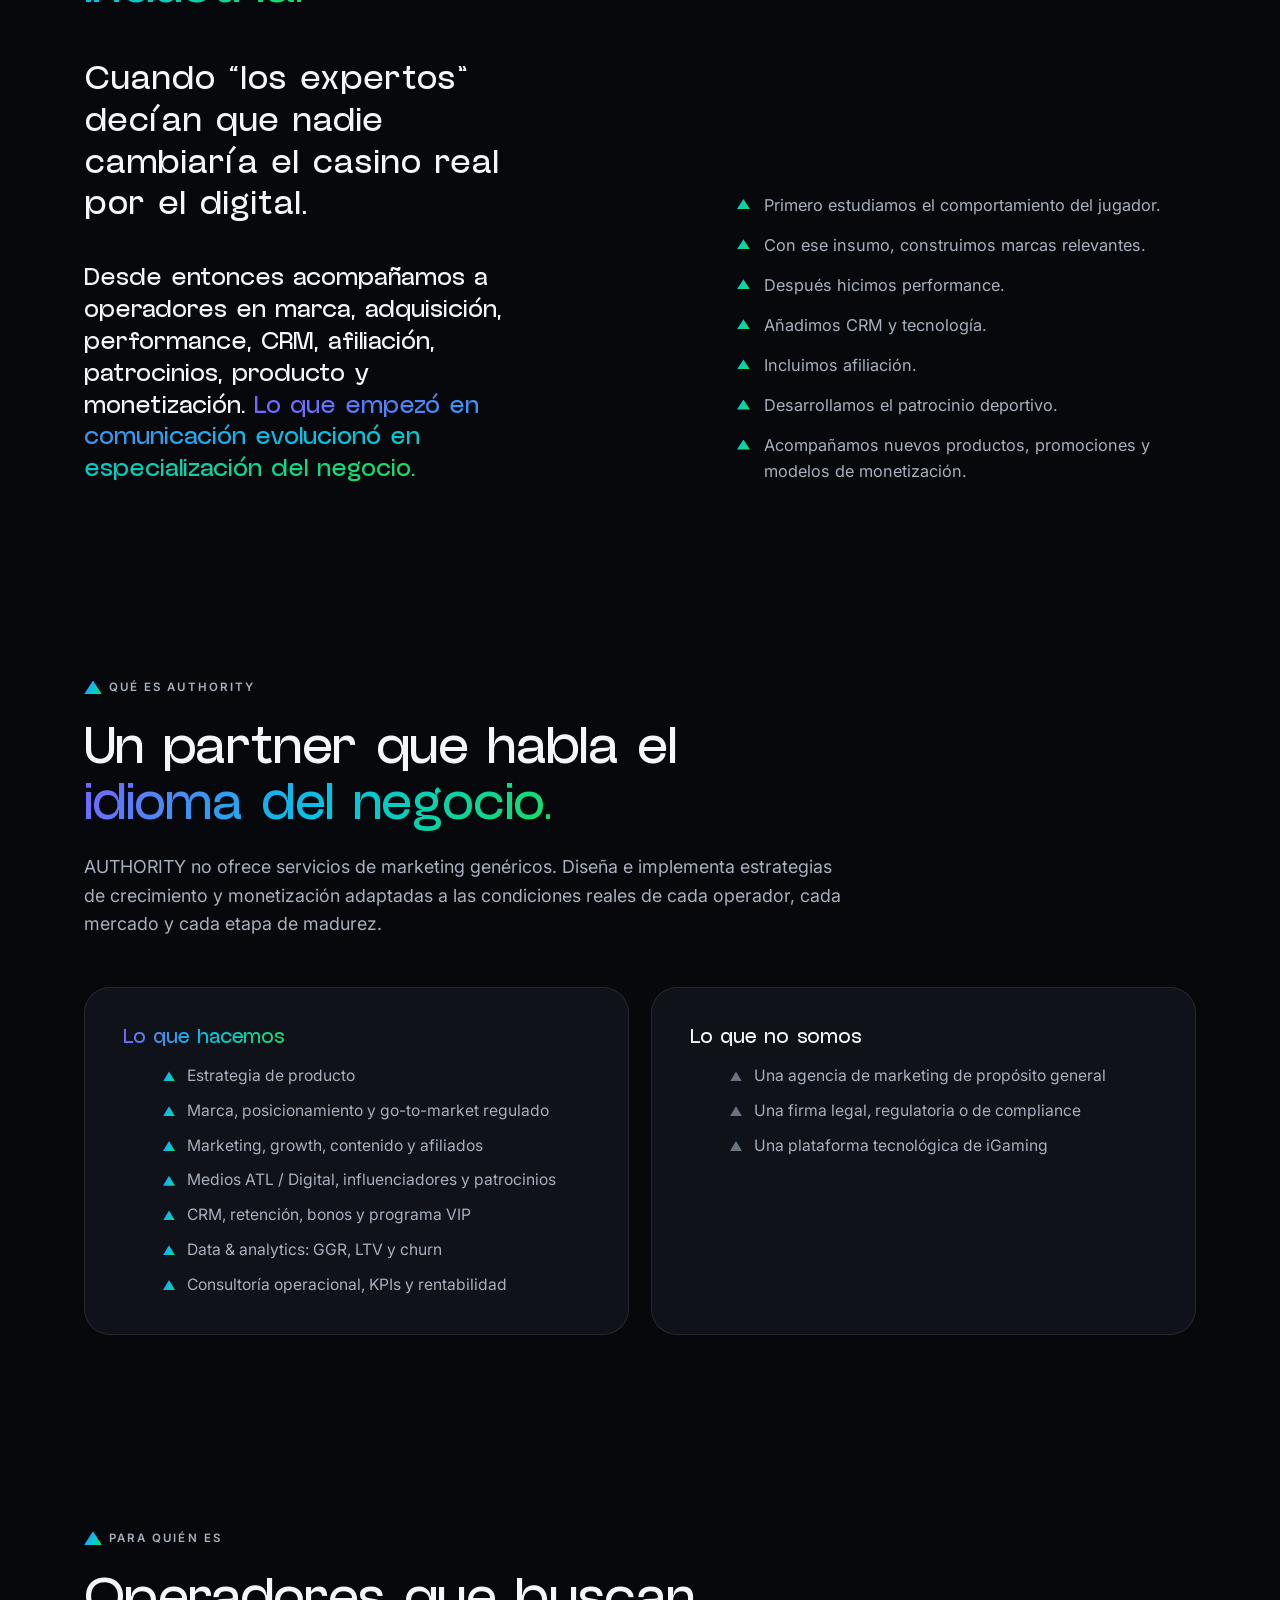
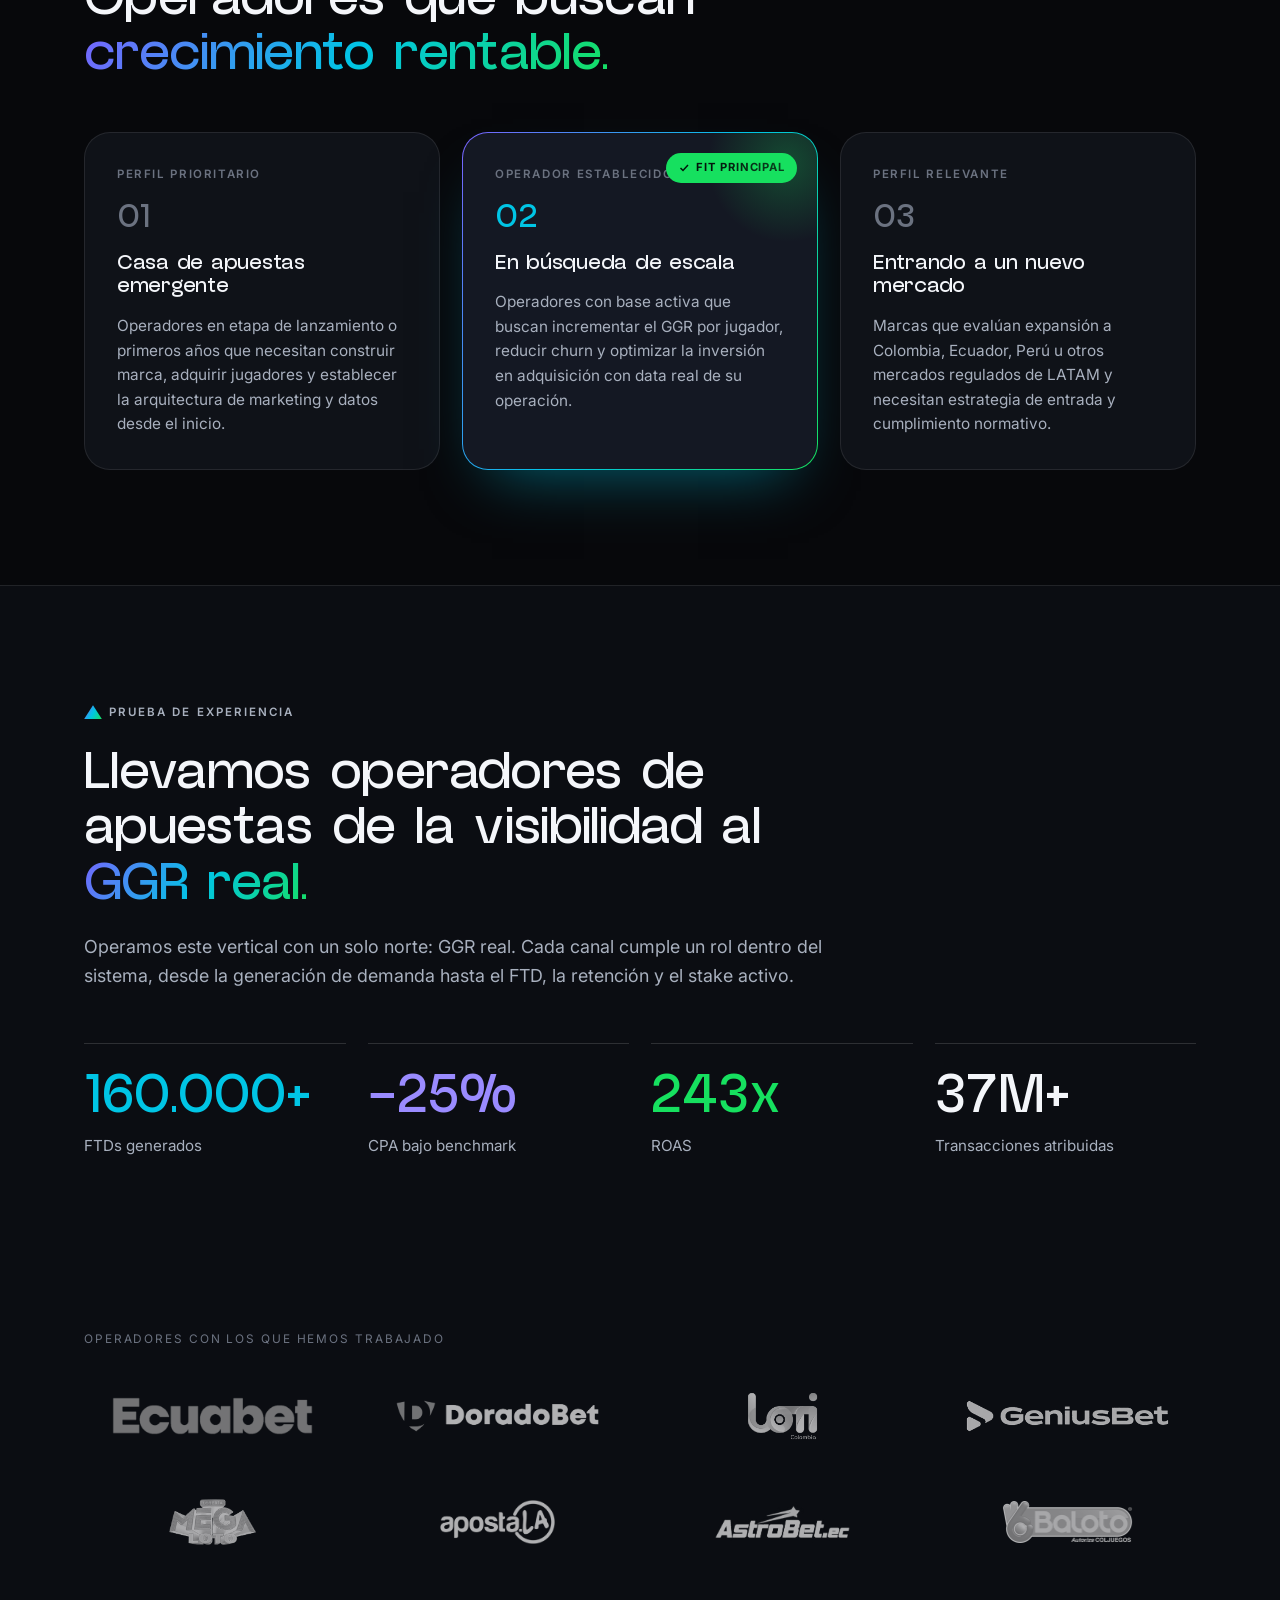
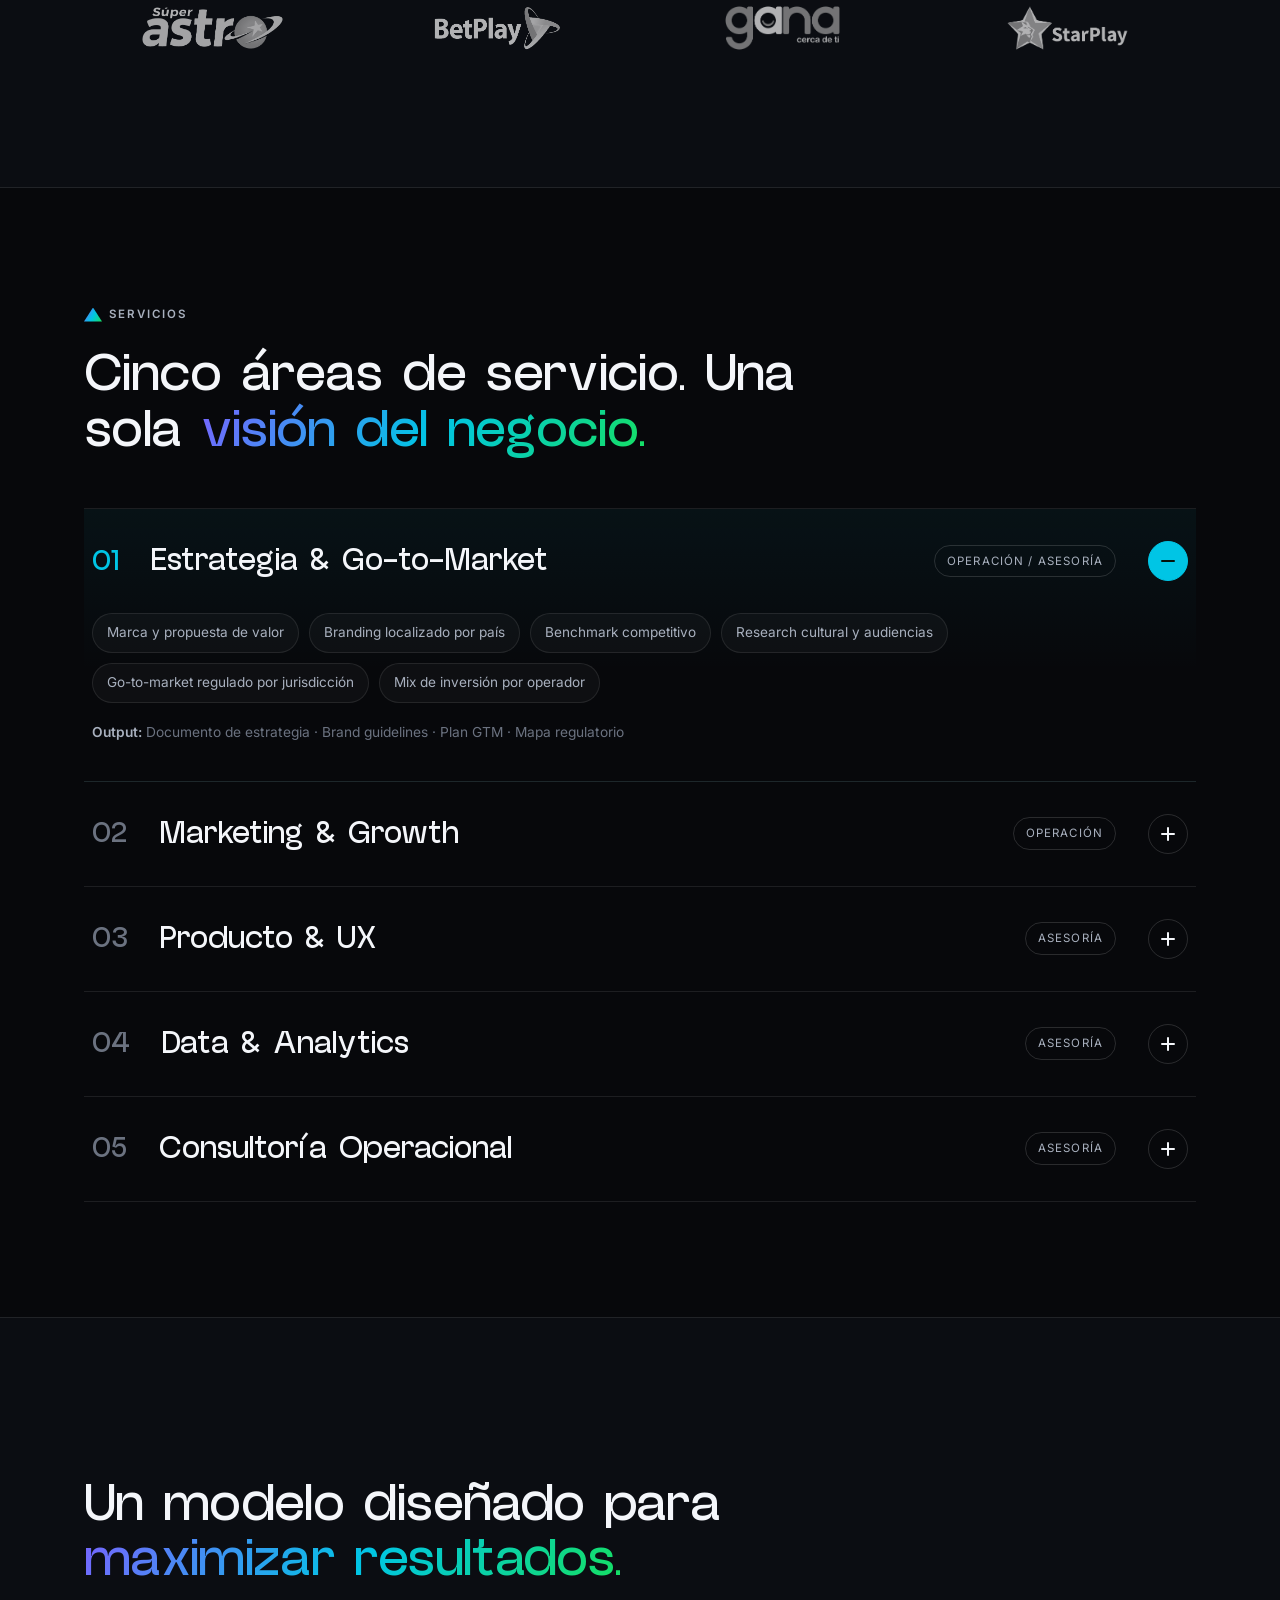
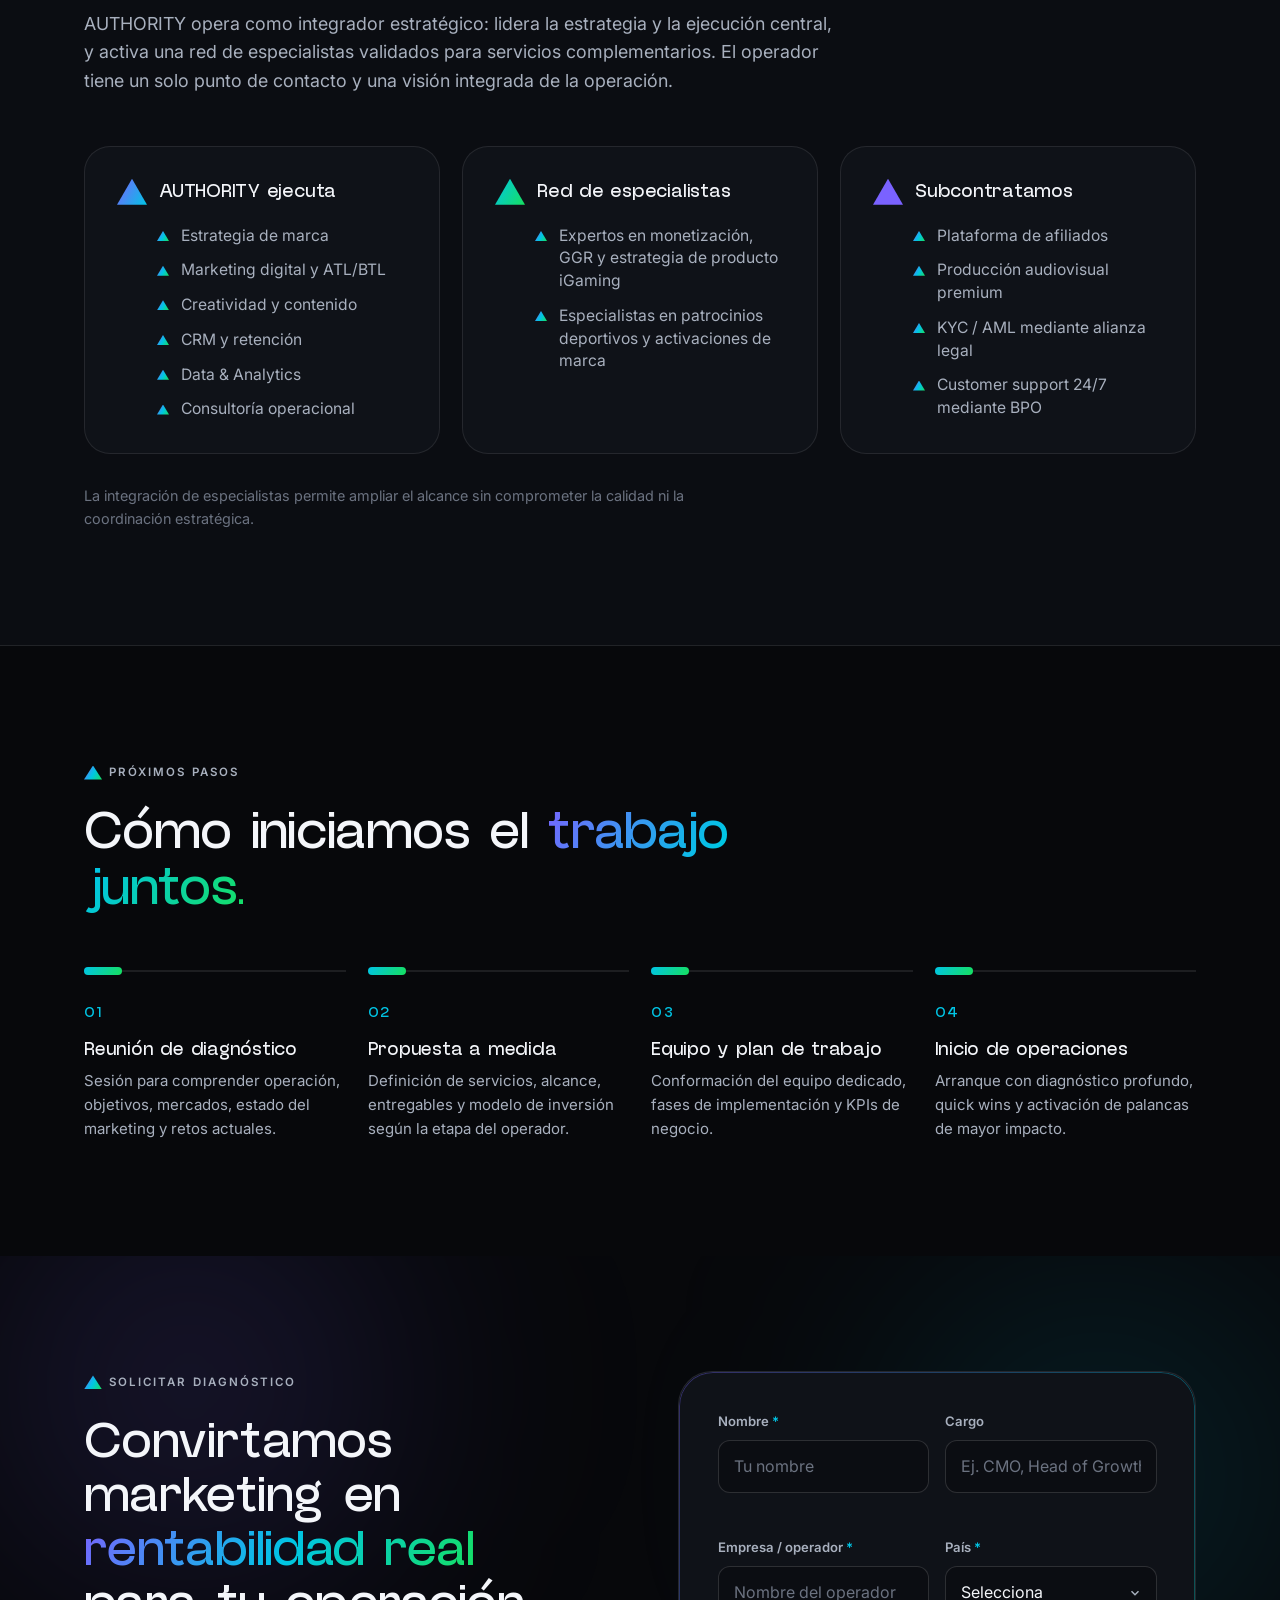
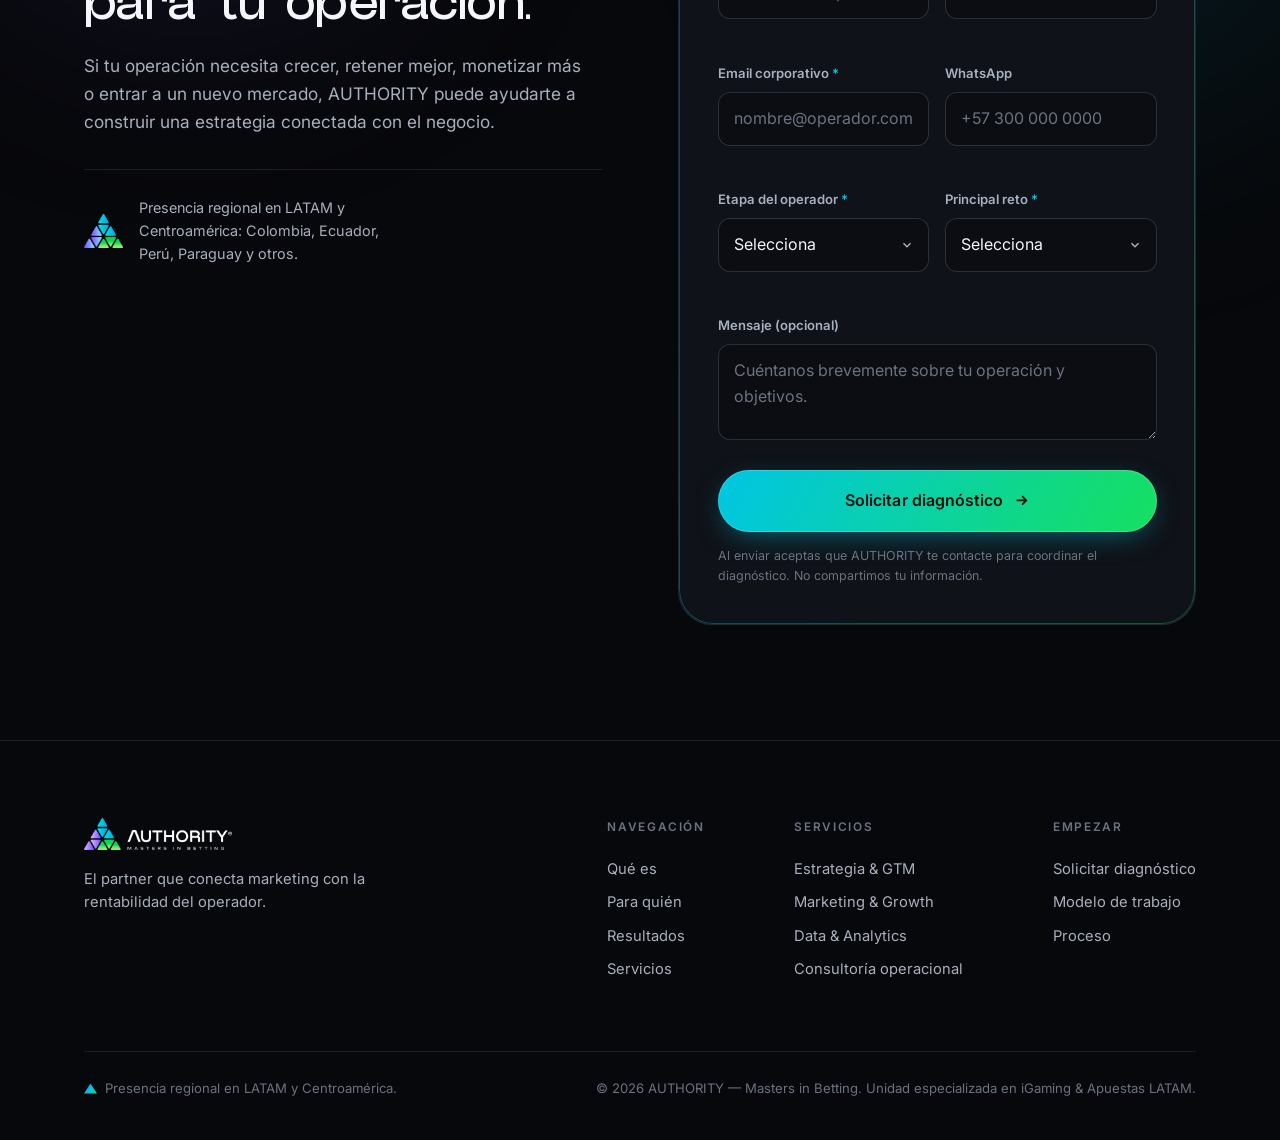
==== commit 768b3831: "Convert client logos to uniform grayscale transparent PNGs Process all 12 operator logos into light-" ====
--- a/index.html
+++ b/index.html
@@ -259,18 +259,18 @@
         <div class="clients" data-reveal>
           <span class="clients__label">Operadores con los que hemos trabajado</span>
           <div class="clients__row">
-            <div class="client-slot"><img src="assets/brand/clients/Ecuabet.png" alt="Ecuabet" loading="lazy"></div>
-            <div class="client-slot"><img src="assets/brand/clients/doradobet-logo-png_seeklogo-493648.png" alt="DoradoBet" loading="lazy"></div>
-            <div class="client-slot"><img src="assets/brand/clients/logo-loti.png" alt="Loti Colombia" loading="lazy"></div>
-            <div class="client-slot"><img src="assets/brand/clients/geniusbet.webp" alt="GeniusBet" loading="lazy"></div>
-            <div class="client-slot"><img src="assets/brand/clients/logo.png" alt="Mega Loto" loading="lazy"></div>
-            <div class="client-slot"><img src="assets/brand/clients/aposta-la-logo-png_seeklogo-363327.png" alt="aposta.LA" loading="lazy"></div>
-            <div class="client-slot"><img src="assets/brand/clients/43-400x300.jpg" alt="AstroBet.ec" loading="lazy"></div>
-            <div class="client-slot"><img src="assets/brand/clients/Logo-baloto.png" alt="Baloto" loading="lazy"></div>
-            <div class="client-slot"><img src="assets/brand/clients/logo3.png" alt="Astro" loading="lazy"></div>
-            <div class="client-slot"><img src="assets/brand/clients/BetPlay-logo.png" alt="BetPlay" loading="lazy"></div>
-            <div class="client-slot"><img src="assets/brand/clients/cropped-lofocercadeti.webp" alt="Gana" loading="lazy"></div>
-            <div class="client-slot client-slot--dark"><img src="assets/brand/clients/starplay-logo-BDiHeNoY.svg" alt="StarPlay" loading="lazy"></div>
+            <div class="client-slot"><img src="assets/brand/clients/gray/ecuabet.png" alt="Ecuabet" loading="lazy"></div>
+            <div class="client-slot"><img src="assets/brand/clients/gray/doradobet.png" alt="DoradoBet" loading="lazy"></div>
+            <div class="client-slot"><img src="assets/brand/clients/gray/loti.png" alt="Loti Colombia" loading="lazy"></div>
+            <div class="client-slot"><img src="assets/brand/clients/gray/geniusbet.png" alt="GeniusBet" loading="lazy"></div>
+            <div class="client-slot"><img src="assets/brand/clients/gray/megaloto.png" alt="Mega Loto" loading="lazy"></div>
+            <div class="client-slot"><img src="assets/brand/clients/gray/aposta-la.png" alt="aposta.LA" loading="lazy"></div>
+            <div class="client-slot"><img src="assets/brand/clients/gray/astrobet.png" alt="AstroBet.ec" loading="lazy"></div>
+            <div class="client-slot"><img src="assets/brand/clients/gray/baloto.png" alt="Baloto" loading="lazy"></div>
+            <div class="client-slot"><img src="assets/brand/clients/gray/astro.png" alt="Súper Astro" loading="lazy"></div>
+            <div class="client-slot"><img src="assets/brand/clients/gray/betplay.png" alt="BetPlay" loading="lazy"></div>
+            <div class="client-slot"><img src="assets/brand/clients/gray/gana.png" alt="Gana" loading="lazy"></div>
+            <div class="client-slot"><img src="assets/brand/clients/gray/starplay.png" alt="StarPlay" loading="lazy"></div>
           </div>
         </div>
       </div>
--- a/css/styles.css
+++ b/css/styles.css
@@ -267,11 +267,10 @@
 /* Clients placeholder */
 .clients { margin-top: 46px; }
 .clients__label { font-size:.74rem; letter-spacing:.16em; text-transform:uppercase; color: var(--ink-mut); }
-.clients__row { display:grid; grid-template-columns: repeat(4,1fr); gap:14px; margin-top:18px; }
-.client-slot { height: 84px; border:1px solid var(--line-2); border-radius: var(--r-sm); display:grid; place-items:center; background:#fff; padding: 14px 20px; transition: transform .2s, box-shadow .2s; }
-.client-slot:hover { transform: translateY(-2px); box-shadow: 0 10px 30px rgba(0,0,0,.35); }
-.client-slot img { max-width: 100%; max-height: 52px; width: auto; height: auto; object-fit: contain; }
-.client-slot--dark { background:#0b0c10; }
+.clients__row { display:grid; grid-template-columns: repeat(4,1fr); gap:18px 28px; margin-top:22px; }
+.client-slot { height: 88px; display:grid; place-items:center; padding: 12px 20px; }
+.client-slot img { max-width: 100%; max-height: 52px; width: auto; height: auto; object-fit: contain; opacity: .72; transition: opacity .25s; }
+.client-slot:hover img { opacity: 1; }
 
 /* Services accordion */
 .services-list { margin-top: 50px; border-top:1px solid var(--line); }
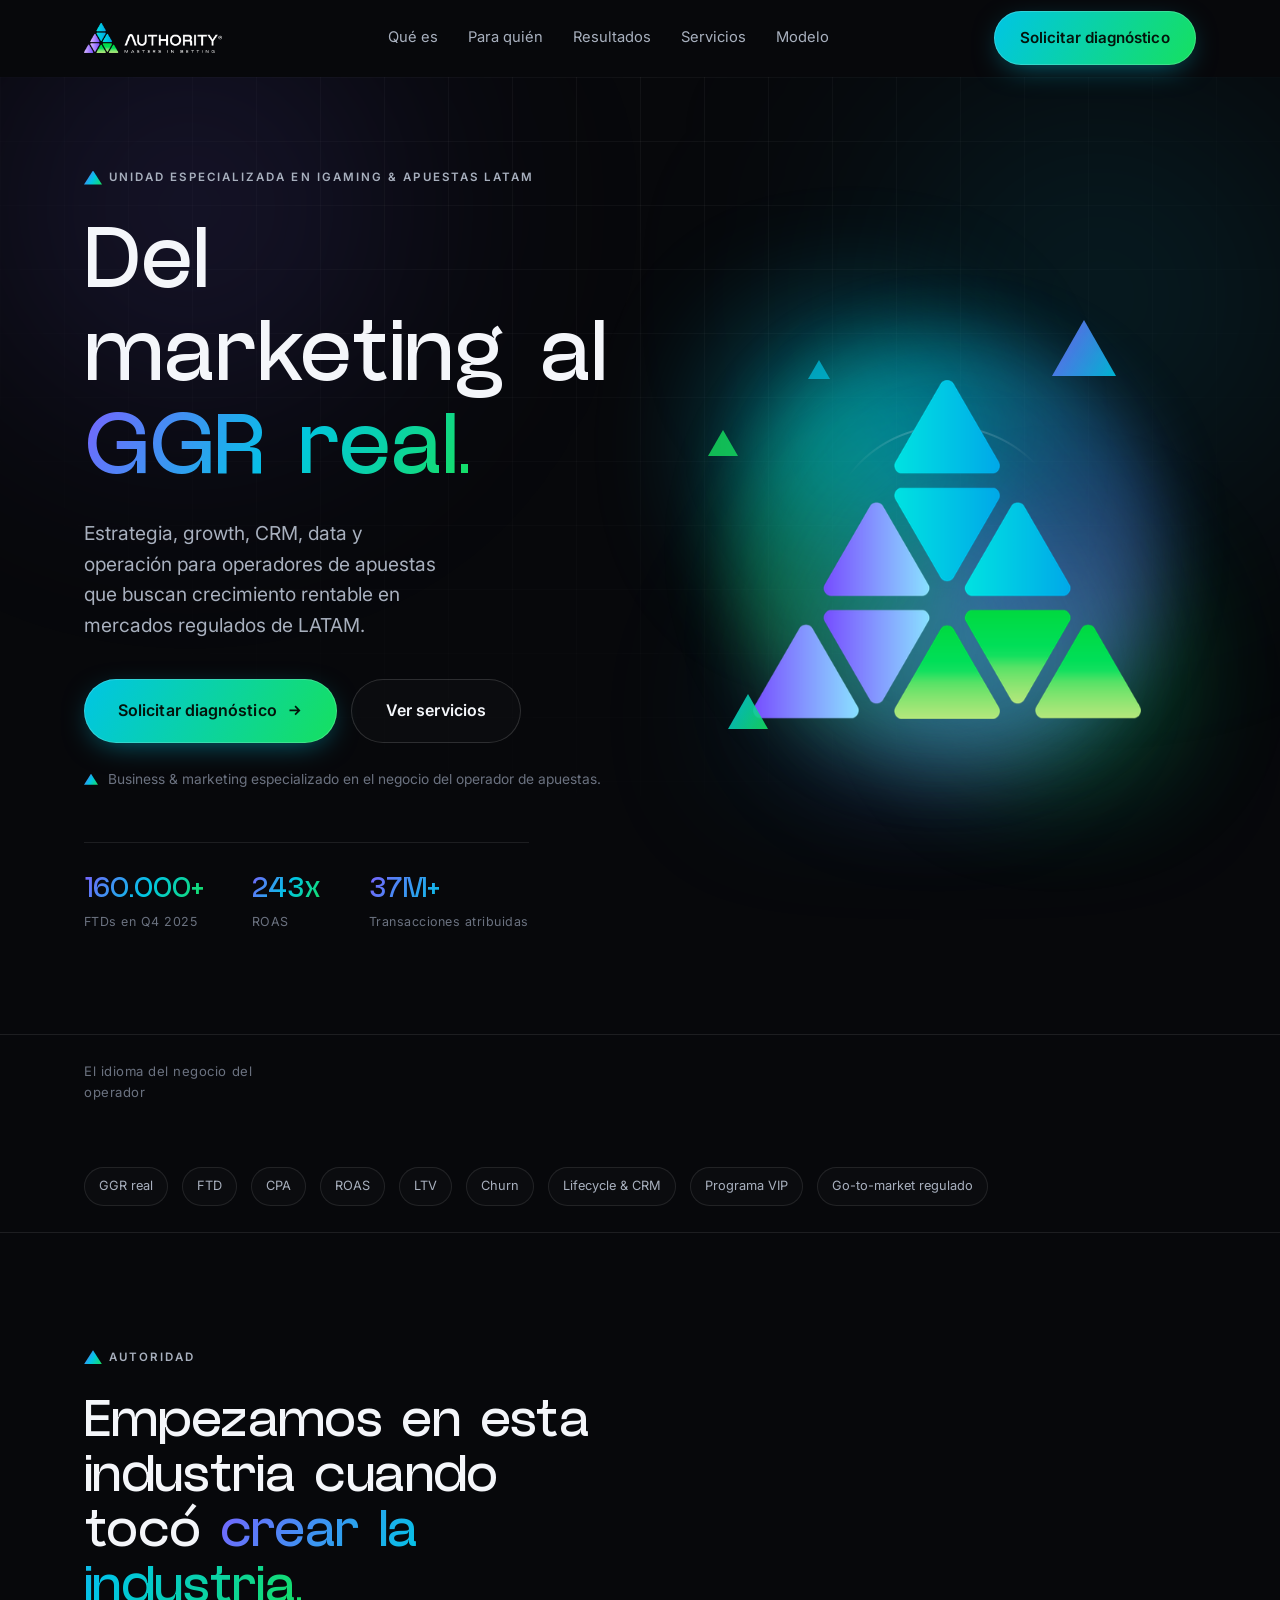
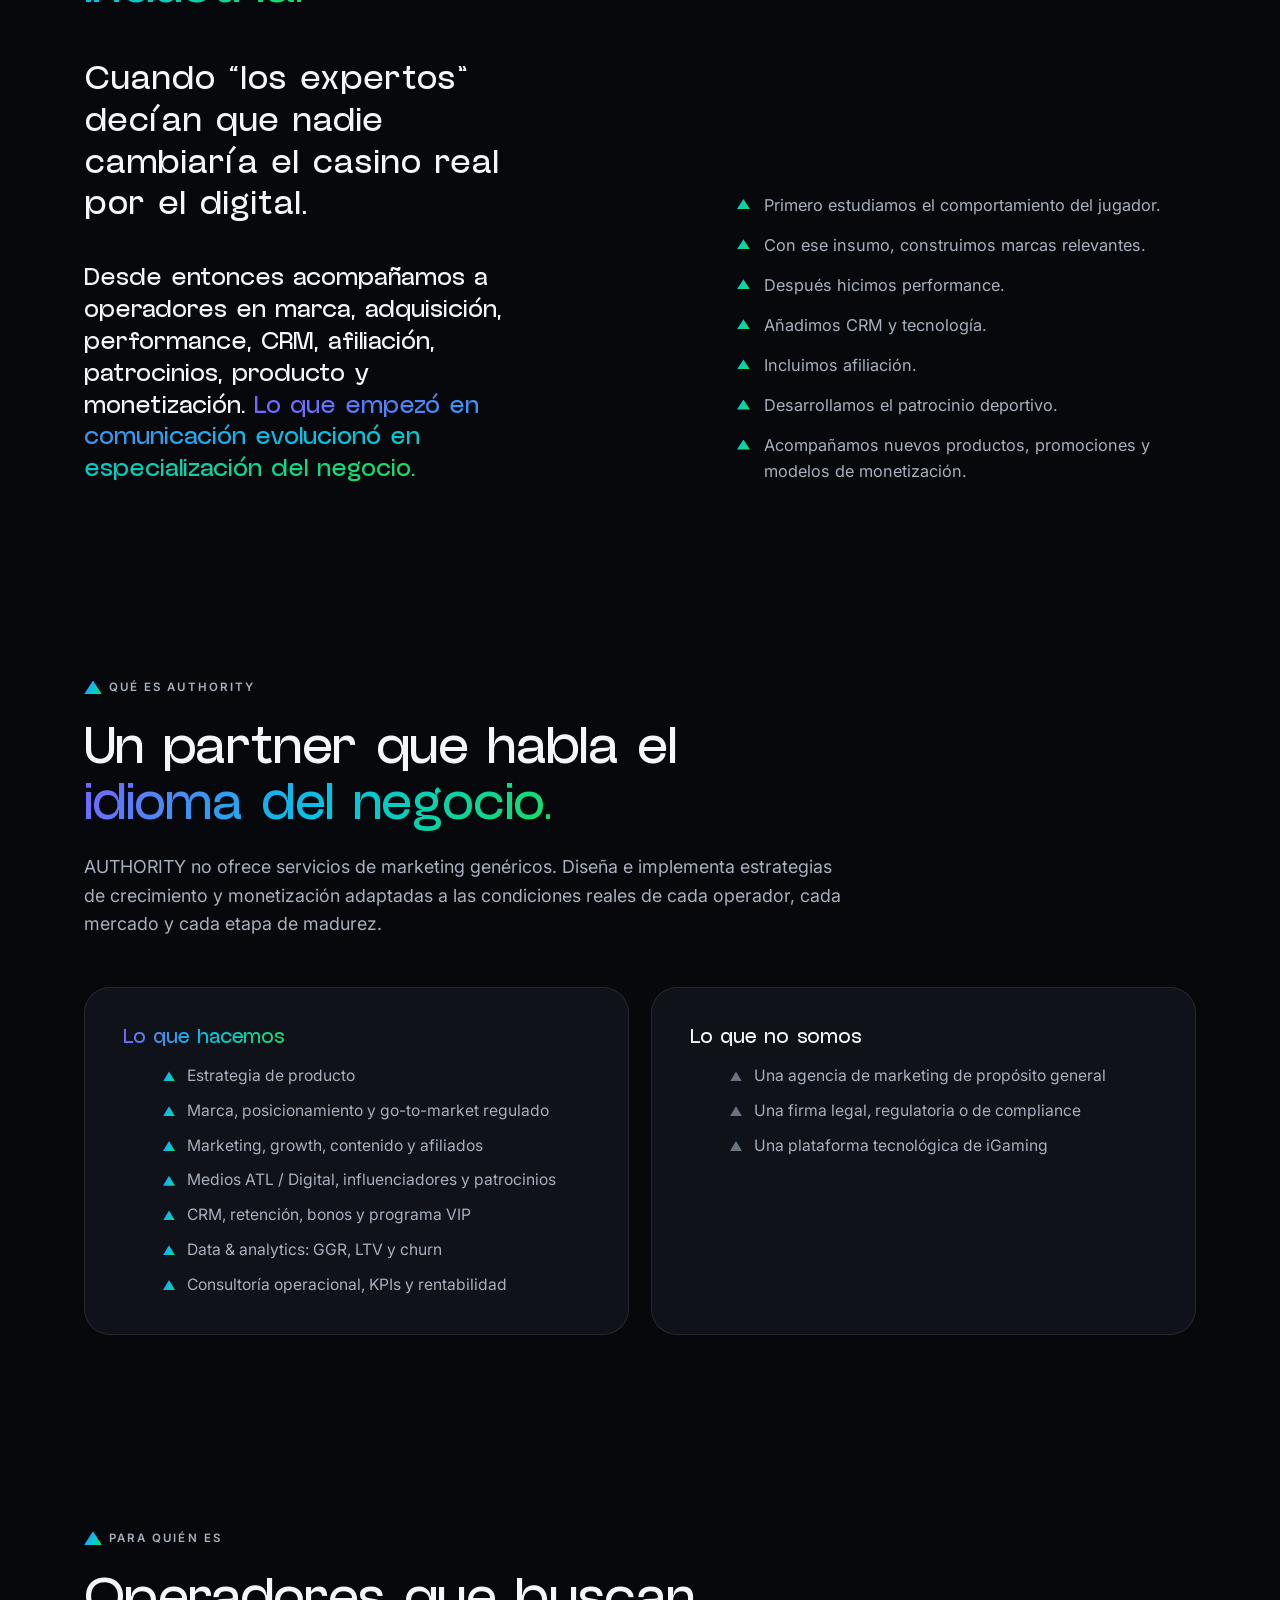
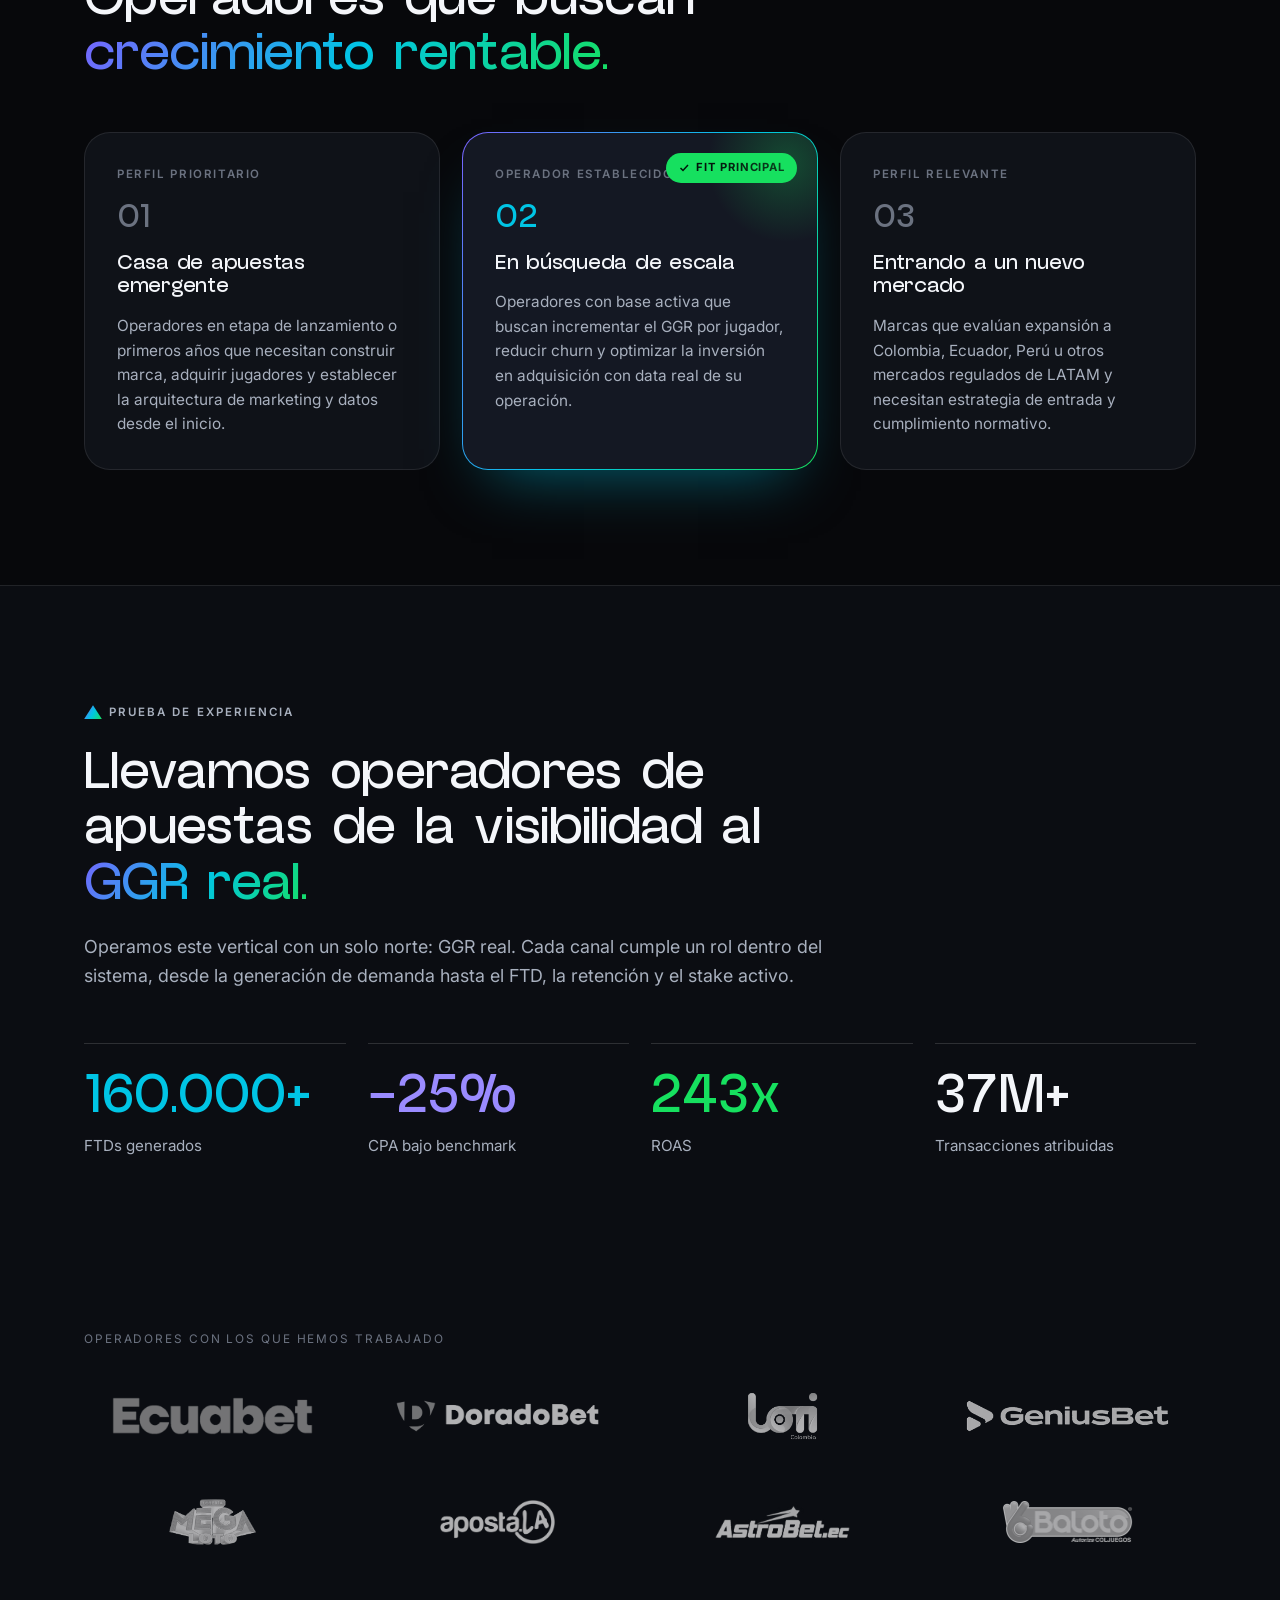
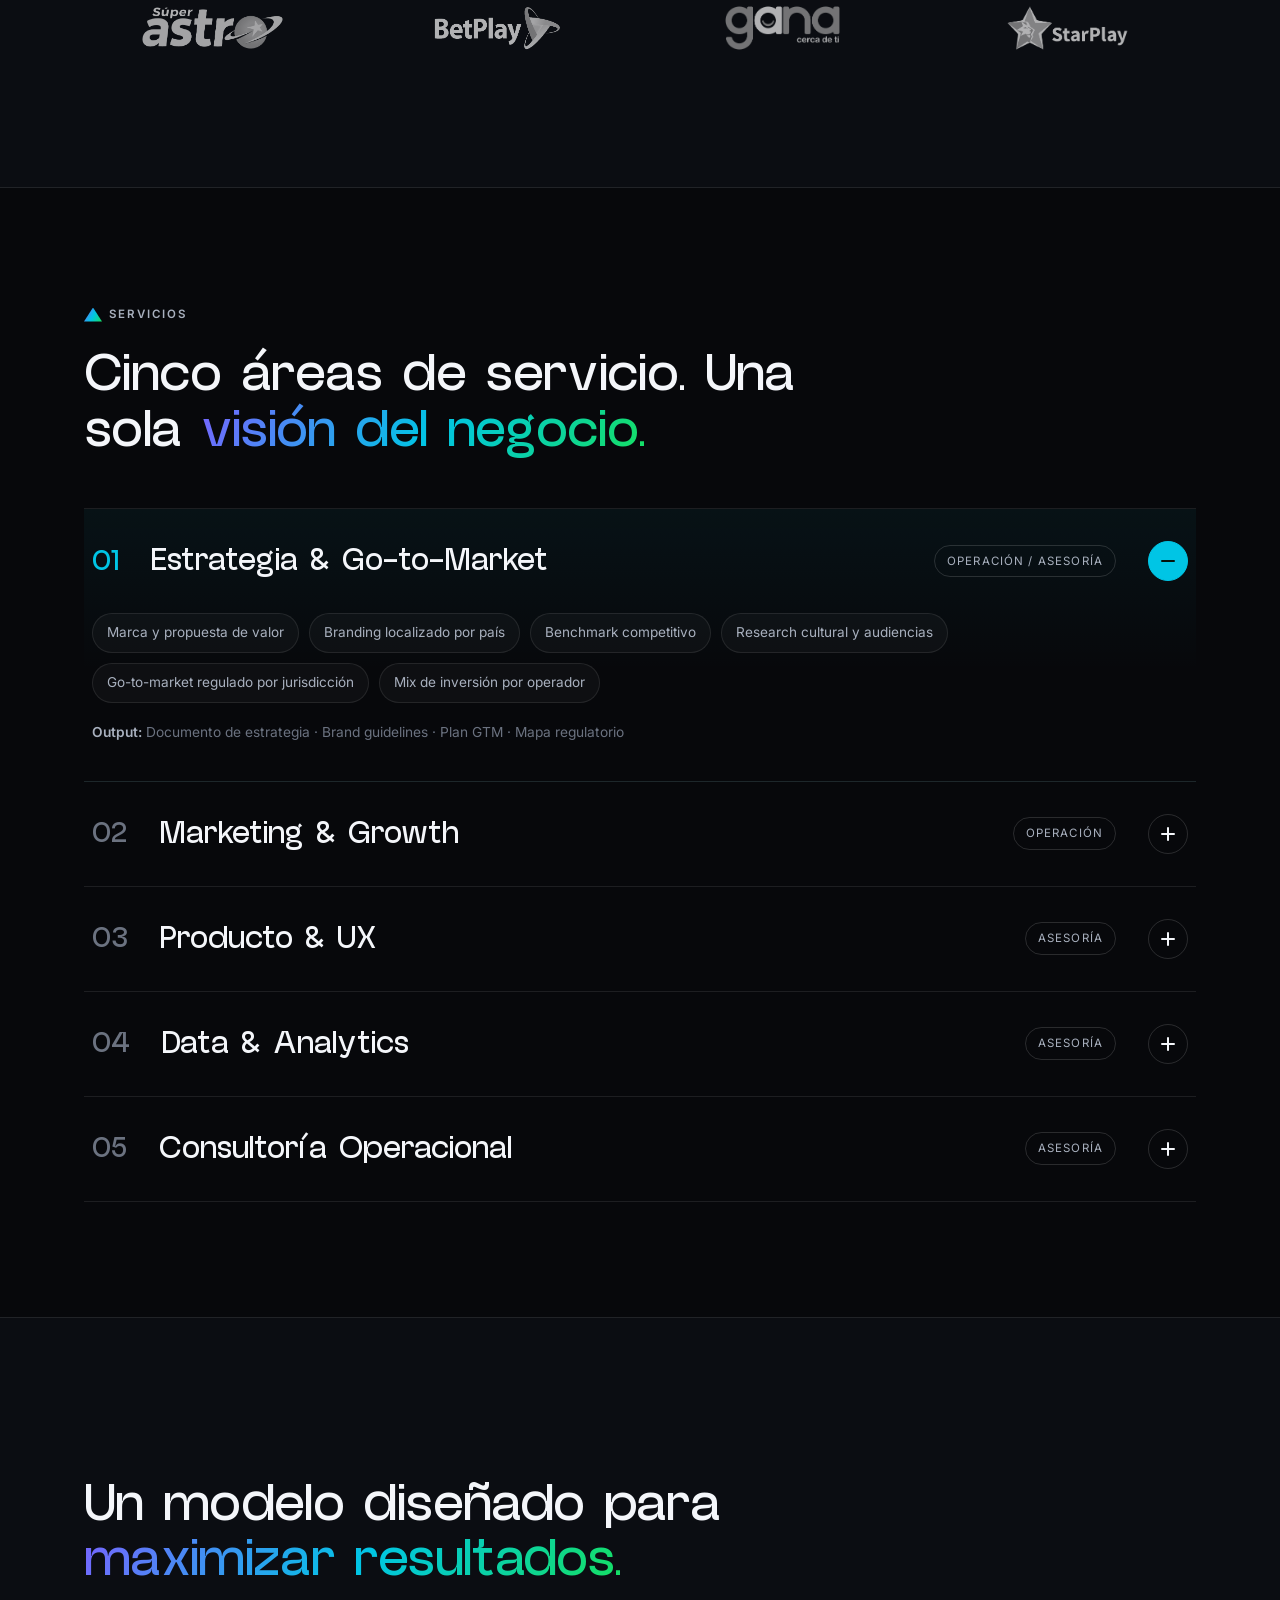
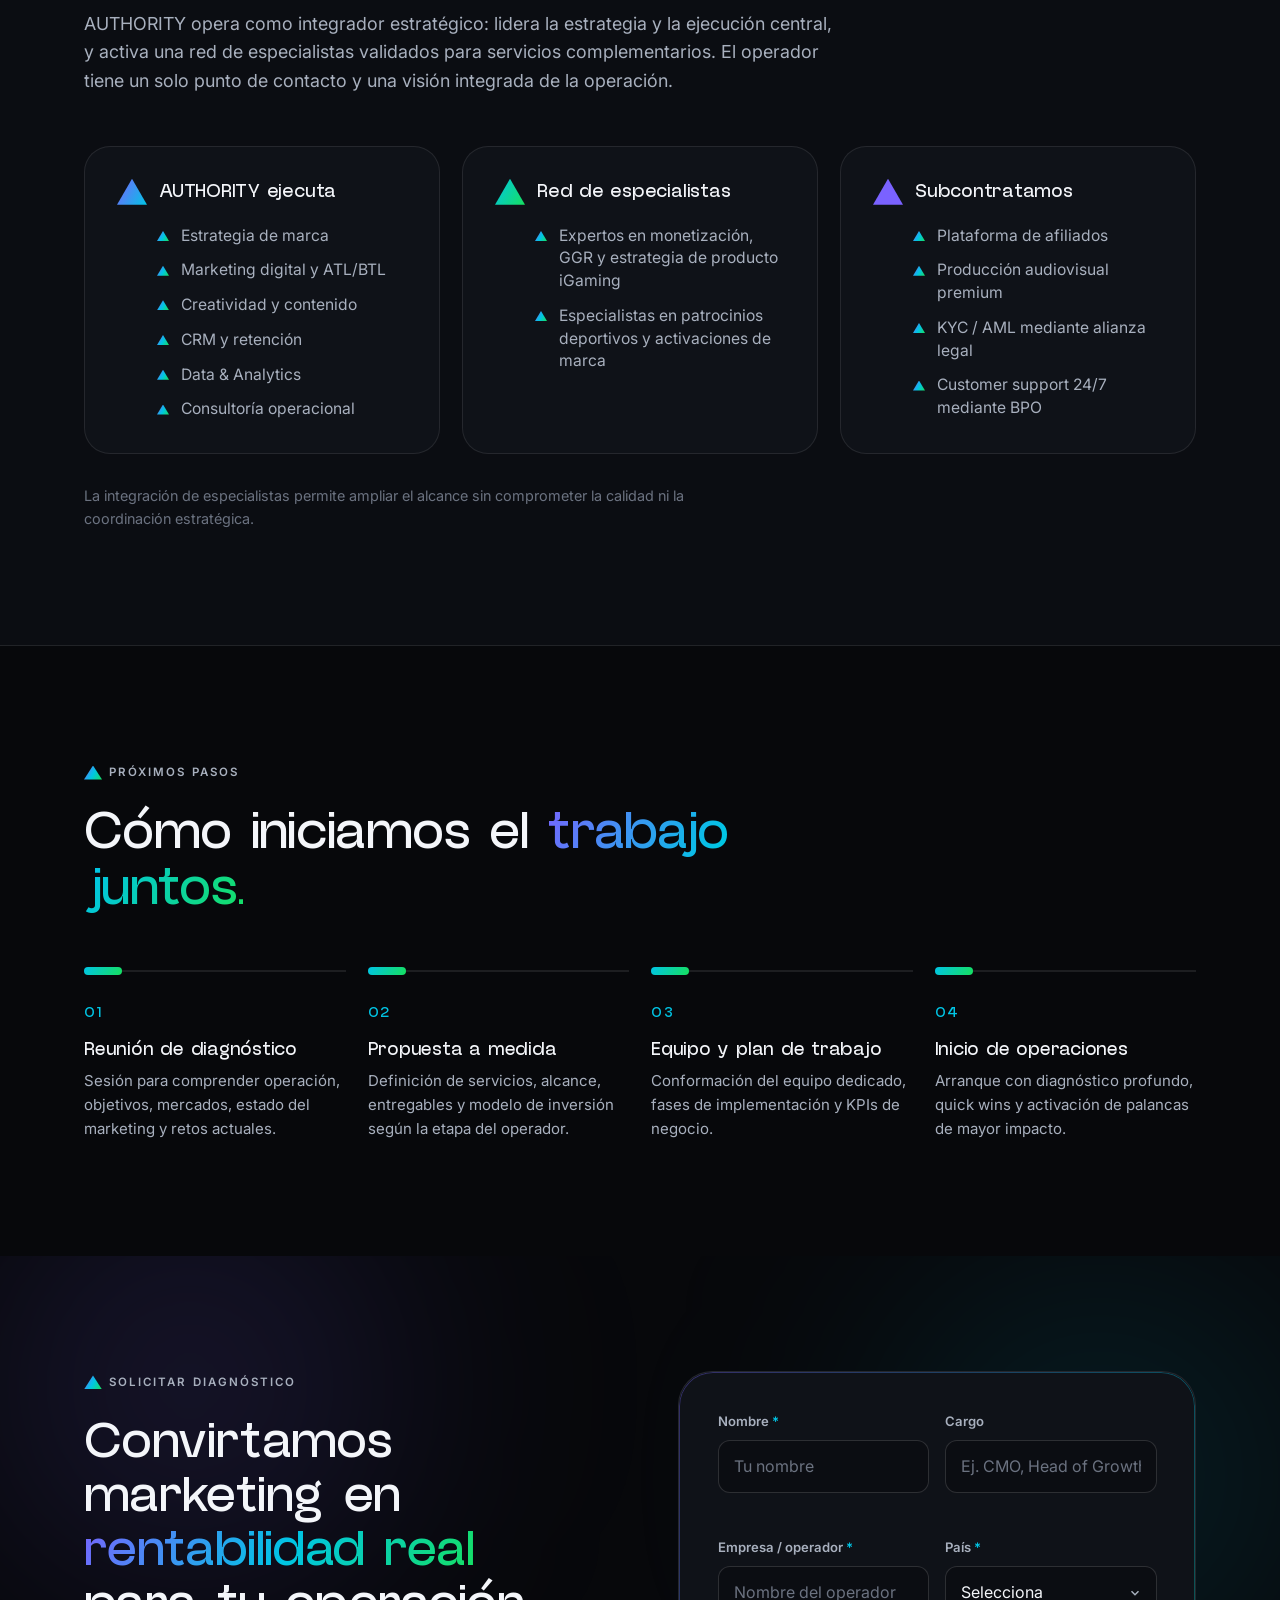
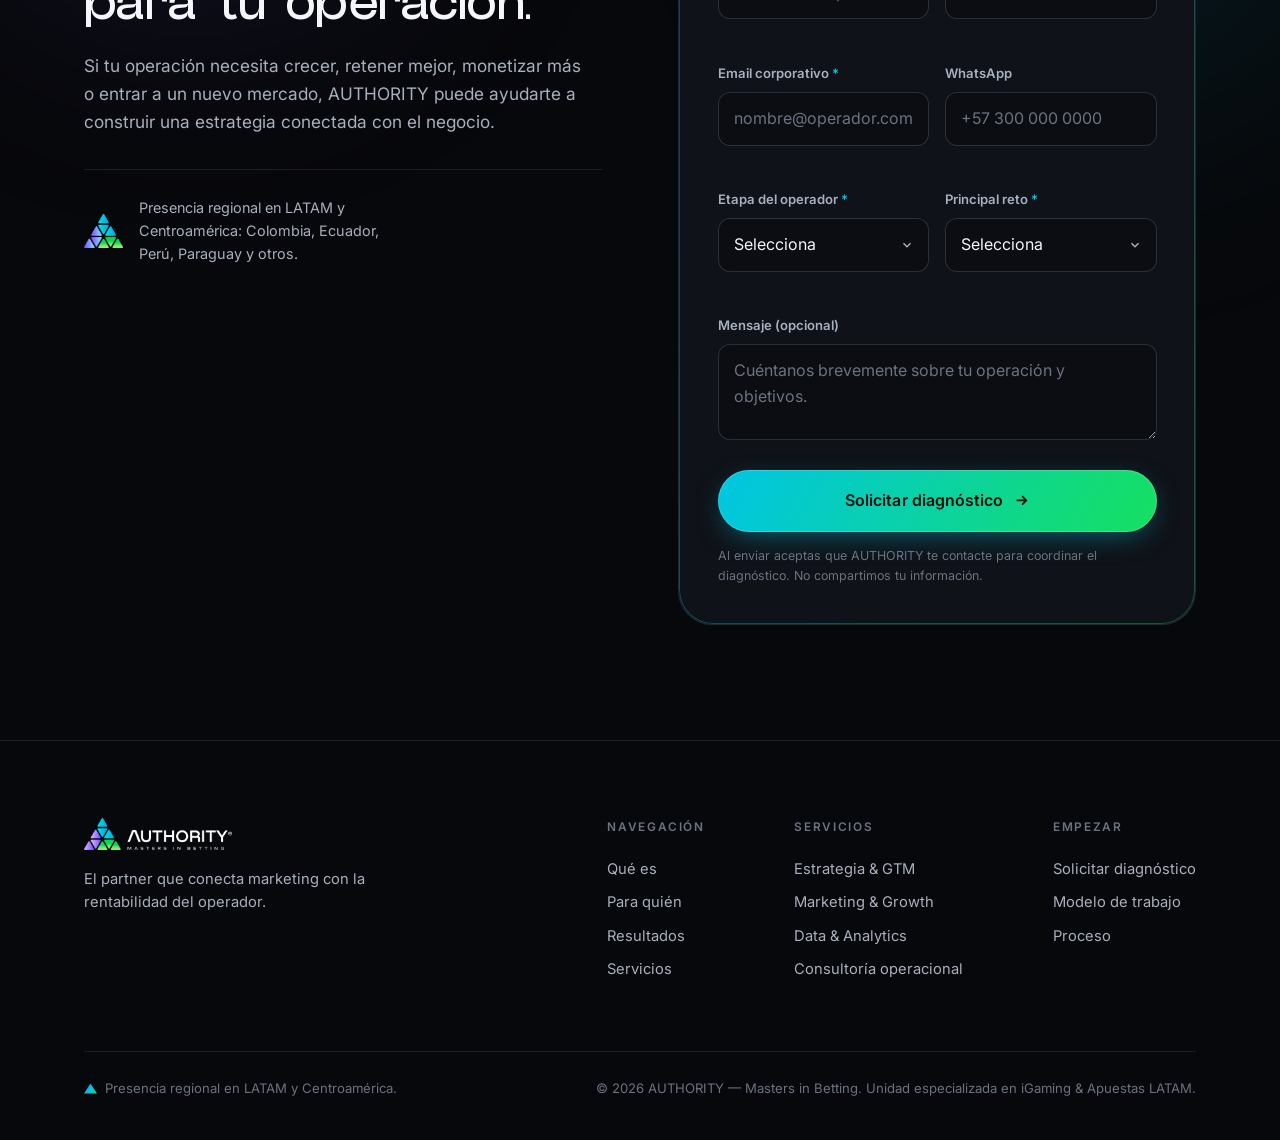
==== commit a3627769: "Add layered effects to hero visual Enrich the hero triangle composition: breathing glow blobs, a rot" ====
--- a/index.html
+++ b/index.html
@@ -112,13 +112,16 @@
           </div>
 
           <div class="hero__visual" data-reveal data-delay="2" aria-hidden="true">
-            <div class="glow glow--cyan"></div>
-            <div class="glow glow--violet"></div>
-            <div class="glow glow--green"></div>
-            <span class="tri tri--a"></span>
-            <span class="tri tri--b"></span>
-            <span class="tri tri--c"></span>
-            <img class="hero__mark" src="assets/brand/authority-isotype.png" alt="" width="512" height="447" />
+            <div class="glow glow--cyan"  data-par="0.06"></div>
+            <div class="glow glow--violet" data-par="0.04"></div>
+            <div class="glow glow--green" data-par="0.05"></div>
+            <span class="hero__halo" data-par="0.02"></span>
+            <span class="hero__ring" data-par="0.03"></span>
+            <span class="tri tri--a" data-par="0.16"></span>
+            <span class="tri tri--b" data-par="0.12"></span>
+            <span class="tri tri--c" data-par="0.20"></span>
+            <span class="tri tri--d" data-par="0.10"></span>
+            <img class="hero__mark" src="assets/brand/authority-isotype.png" alt="" width="512" height="447" data-par="0.08" />
           </div>
         </div>
       </div>
--- a/css/styles.css
+++ b/css/styles.css
@@ -182,18 +182,45 @@
 .hstat .l { margin-top: 8px; font-size: .78rem; color: var(--ink-mut); letter-spacing: .04em; }
 
 /* Hero visual — brand isotype + floating glass triangles */
-.hero__visual { position: relative; aspect-ratio: 1/1; display: grid; place-items: center; }
-.hero__mark { width: min(78%, 460px); filter: drop-shadow(0 30px 80px rgba(0,197,229,.28)); animation: floaty 9s ease-in-out infinite; z-index: 2; }
-.glow { position: absolute; border-radius: 50%; filter: blur(70px); opacity: .55; z-index: 1; }
-.glow--cyan   { width: 46%; height: 46%; background: var(--cyan);   top: 6%;  left: 8%; }
-.glow--violet { width: 44%; height: 44%; background: var(--violet); bottom: 10%; left: 26%; opacity:.5; }
-.glow--green  { width: 40%; height: 40%; background: var(--green);  bottom: 8%; right: 8%; opacity:.45; }
-.tri { position: absolute; clip-path: polygon(50% 0,100% 100%,0 100%); opacity:.9; z-index: 2; }
-.tri--a { width: 64px; height: 56px; top: 4%; right: 16%; background: var(--grad-cv); animation: floaty 7s ease-in-out infinite; }
-.tri--b { width: 40px; height: 35px; bottom: 14%; left: 6%; background: var(--grad-cg); animation: floaty 8.5s ease-in-out .6s infinite; }
+.hero__visual { position: relative; aspect-ratio: 1/1; display: grid; place-items: center;
+  /* parallax offsets driven by JS (pointer) */
+  --px: 0px; --py: 0px; }
+.hero__visual > * { will-change: transform; }
+.hero__mark { width: min(78%, 460px); filter: drop-shadow(0 30px 80px rgba(0,197,229,.28));
+  animation: floaty 9s ease-in-out infinite; z-index: 3;
+  transform: translate3d(var(--px), var(--py), 0); }
+
+/* Conic halo behind the isotype */
+.hero__halo { position:absolute; width: 86%; height: 86%; border-radius: 50%; z-index: 1;
+  background: conic-gradient(from 0deg, var(--cyan), var(--violet), var(--green), var(--cyan));
+  filter: blur(34px); opacity: .38; animation: spin 22s linear infinite;
+  transform: translate3d(var(--px), var(--py), 0); }
+/* Thin rotating ring (masked to an outline) */
+.hero__ring { position:absolute; width: 70%; height: 70%; border-radius: 50%; z-index: 2;
+  background: conic-gradient(from 90deg, transparent 0 60%, rgba(255,255,255,.55) 75%, transparent 88%);
+  -webkit-mask: radial-gradient(circle, transparent 0 calc(50% - 2px), #000 calc(50% - 1px) 50%, transparent calc(50% + 1px));
+          mask: radial-gradient(circle, transparent 0 calc(50% - 2px), #000 calc(50% - 1px) 50%, transparent calc(50% + 1px));
+  opacity:.5; animation: spin 14s linear infinite reverse;
+  transform: translate3d(var(--px), var(--py), 0); }
+
+.glow { position: absolute; border-radius: 50%; filter: blur(70px); opacity: .55; z-index: 0;
+  transform: translate3d(var(--px), var(--py), 0); }
+.glow--cyan   { width: 46%; height: 46%; background: var(--cyan);   top: 6%;  left: 8%;  animation: breathe 7s ease-in-out infinite; }
+.glow--violet { width: 44%; height: 44%; background: var(--violet); bottom: 10%; left: 26%; opacity:.5;  animation: breathe 9s ease-in-out 1s infinite; }
+.glow--green  { width: 40%; height: 40%; background: var(--green);  bottom: 8%; right: 8%; opacity:.45; animation: breathe 8s ease-in-out .5s infinite; }
+
+.tri { position: absolute; clip-path: polygon(50% 0,100% 100%,0 100%); opacity:.9; z-index: 4;
+  filter: drop-shadow(0 8px 18px rgba(0,0,0,.35));
+  transform: translate3d(var(--px), var(--py), 0); }
+.tri--a { width: 64px; height: 56px; top: 4%; right: 16%; background: var(--grad-cv); animation: floatSpin 7s ease-in-out infinite; }
+.tri--b { width: 40px; height: 35px; bottom: 14%; left: 6%; background: var(--grad-cg); animation: floatSpin 8.5s ease-in-out .6s infinite; }
 .tri--c { width: 30px; height: 26px; top: 26%; left: 2%; background: var(--green); opacity:.8; animation: floaty 6.5s ease-in-out .3s infinite; }
-
-@keyframes floaty { 0%,100%{ transform: translateY(0) } 50%{ transform: translateY(-14px) } }
+.tri--d { width: 22px; height: 19px; top: 12%; left: 22%; background: var(--cyan); opacity:.7; animation: floatSpin 9.5s ease-in-out .9s infinite reverse; }
+
+@keyframes floaty { 0%,100%{ transform: translate3d(var(--px),var(--py),0) } 50%{ transform: translate3d(var(--px), calc(var(--py) - 14px), 0) } }
+@keyframes floatSpin { 0%,100%{ transform: translate3d(var(--px),var(--py),0) rotate(0deg) } 50%{ transform: translate3d(var(--px), calc(var(--py) - 16px), 0) rotate(8deg) } }
+@keyframes breathe { 0%,100%{ transform: translate3d(var(--px),var(--py),0) scale(1); opacity:.42 } 50%{ transform: translate3d(var(--px),var(--py),0) scale(1.12); opacity:.6 } }
+@keyframes spin { to { transform: translate3d(var(--px),var(--py),0) rotate(360deg) } }
 
 /* Ambient background field (whole page top) */
 .bg-field { position: absolute; inset: 0; z-index: 0; pointer-events: none; overflow: hidden; }
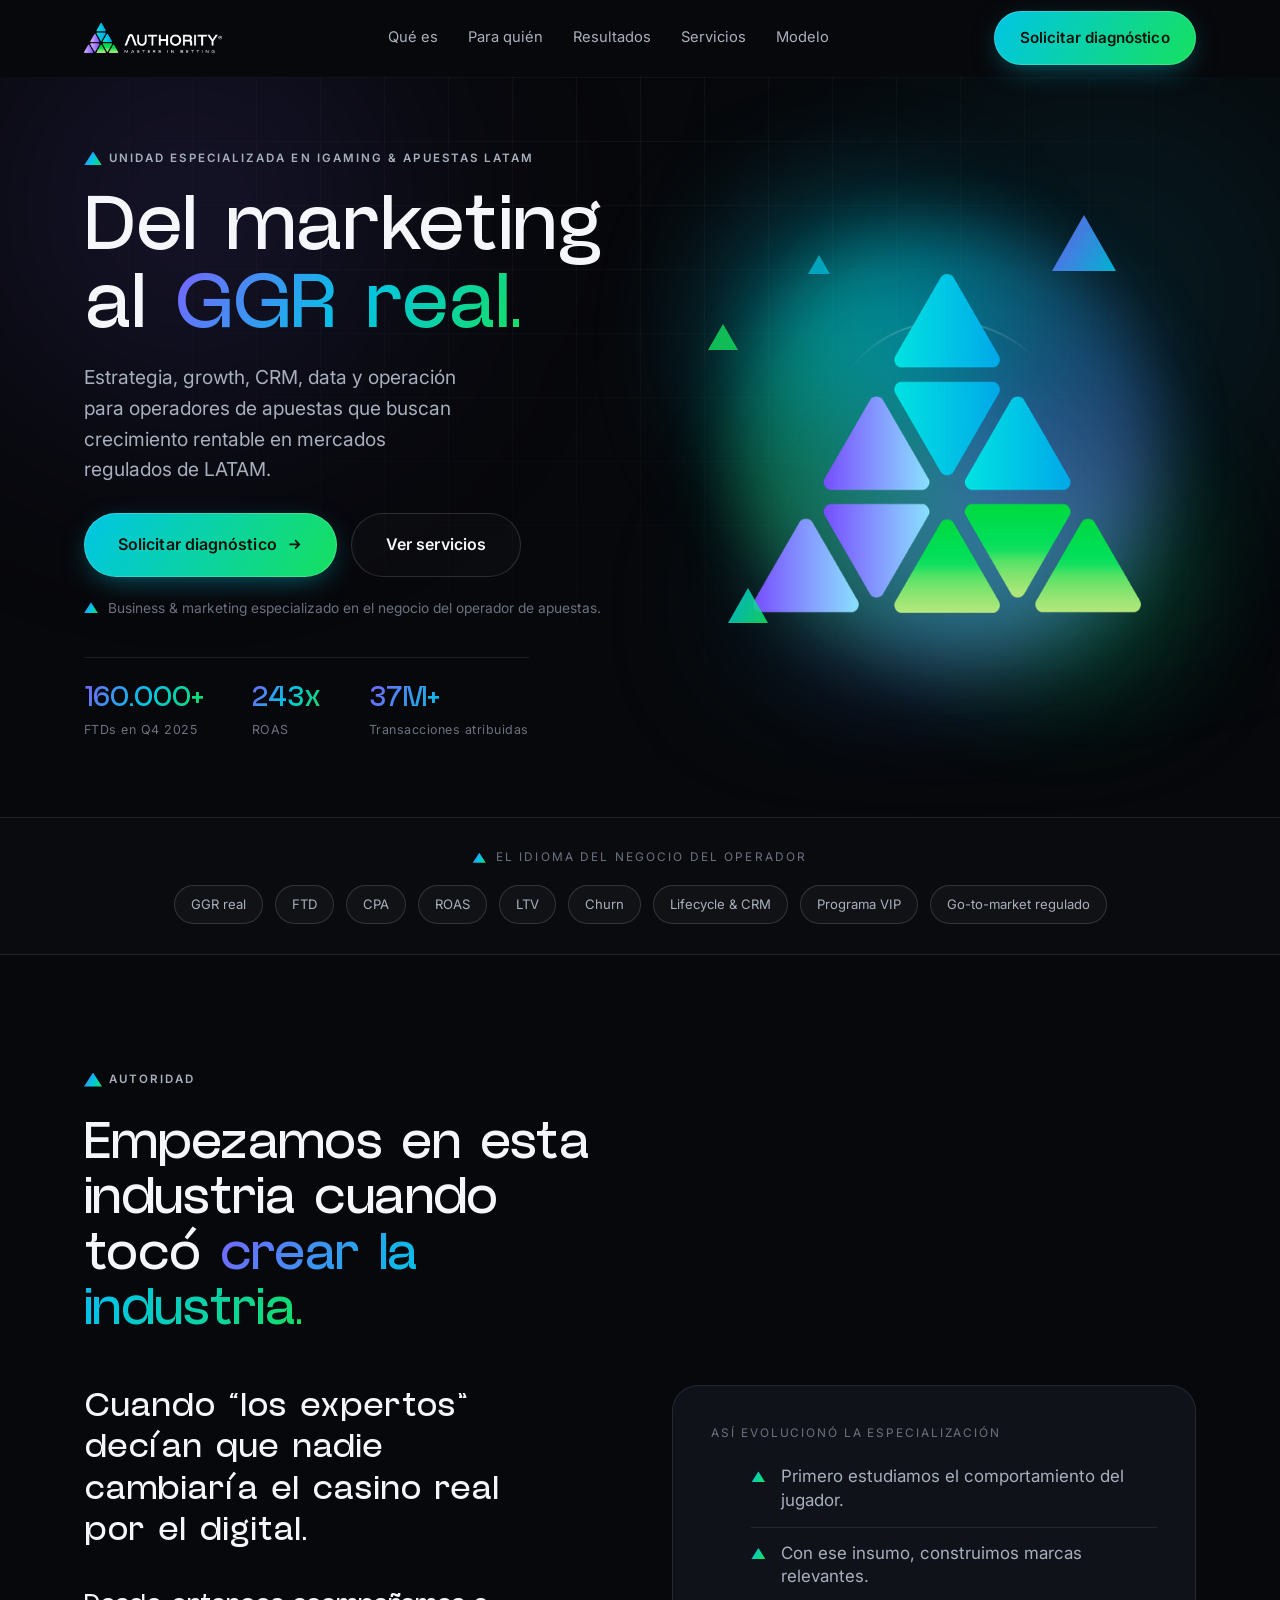
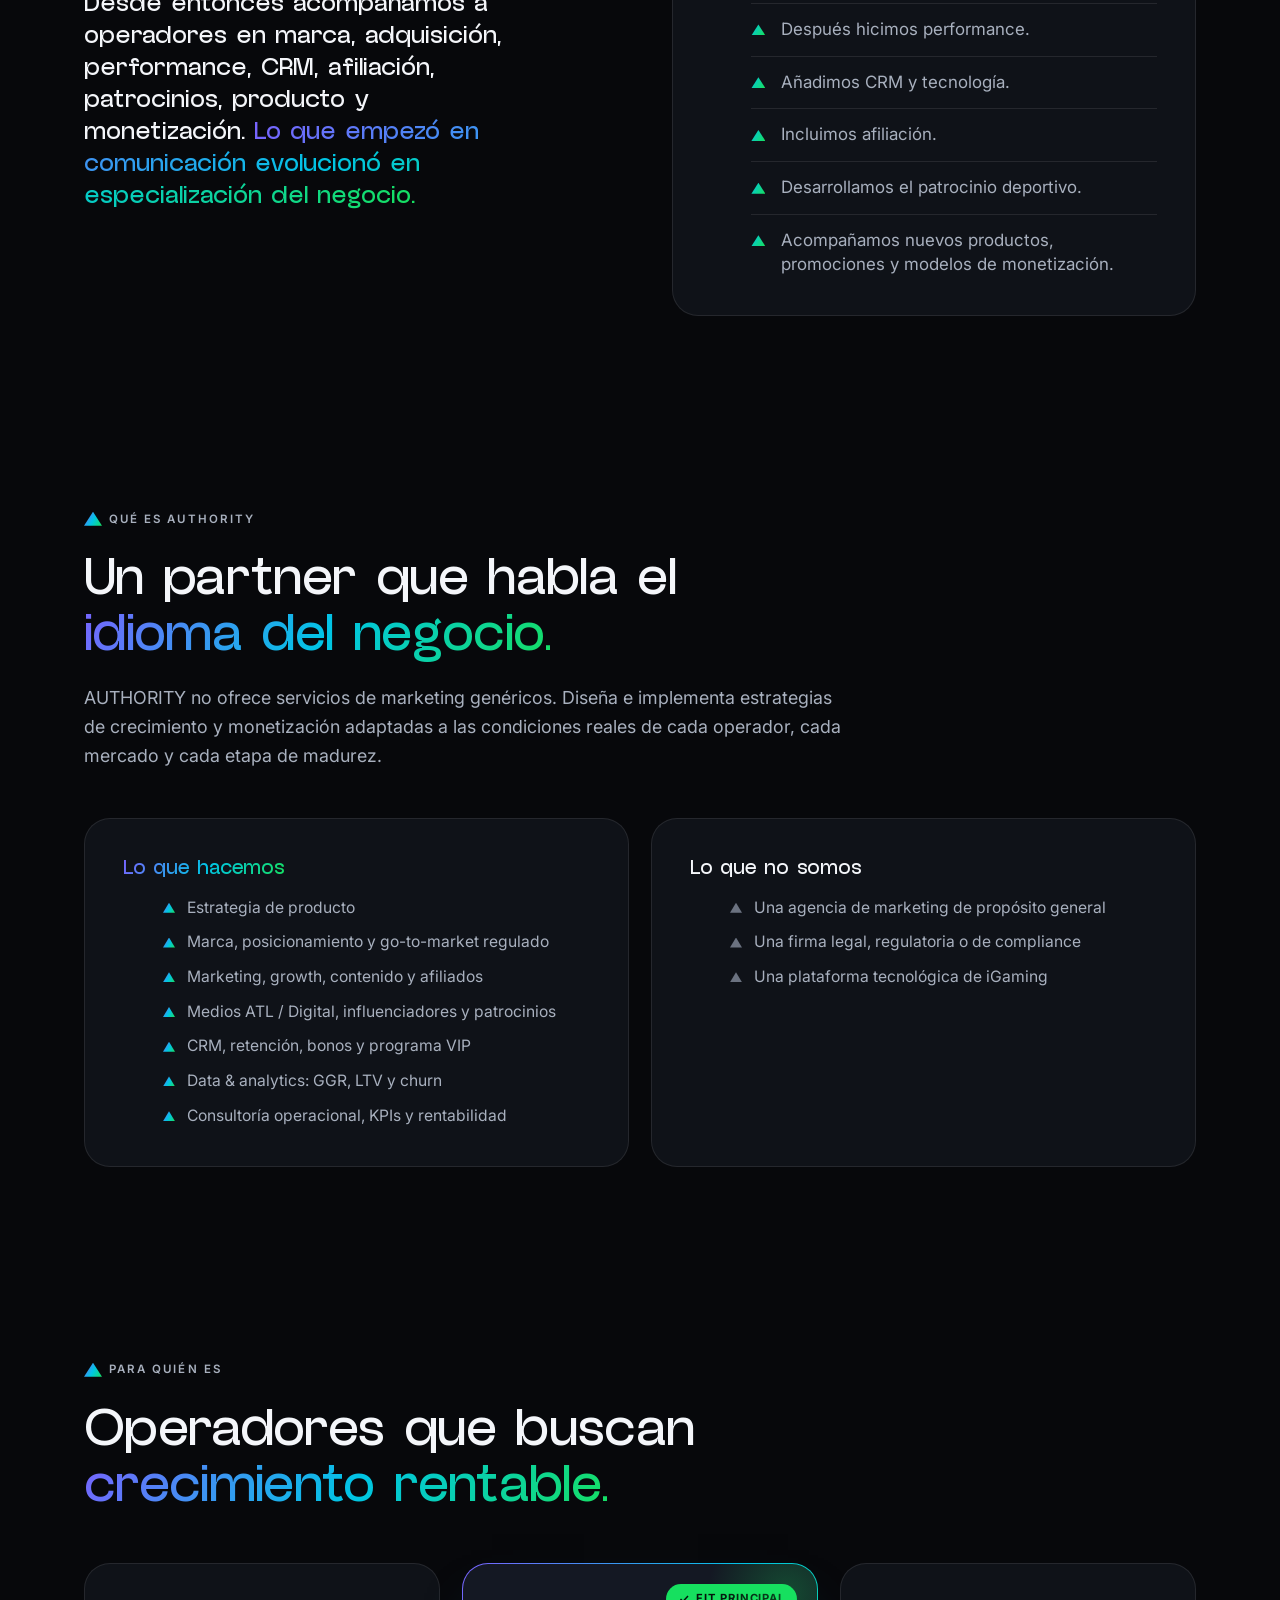
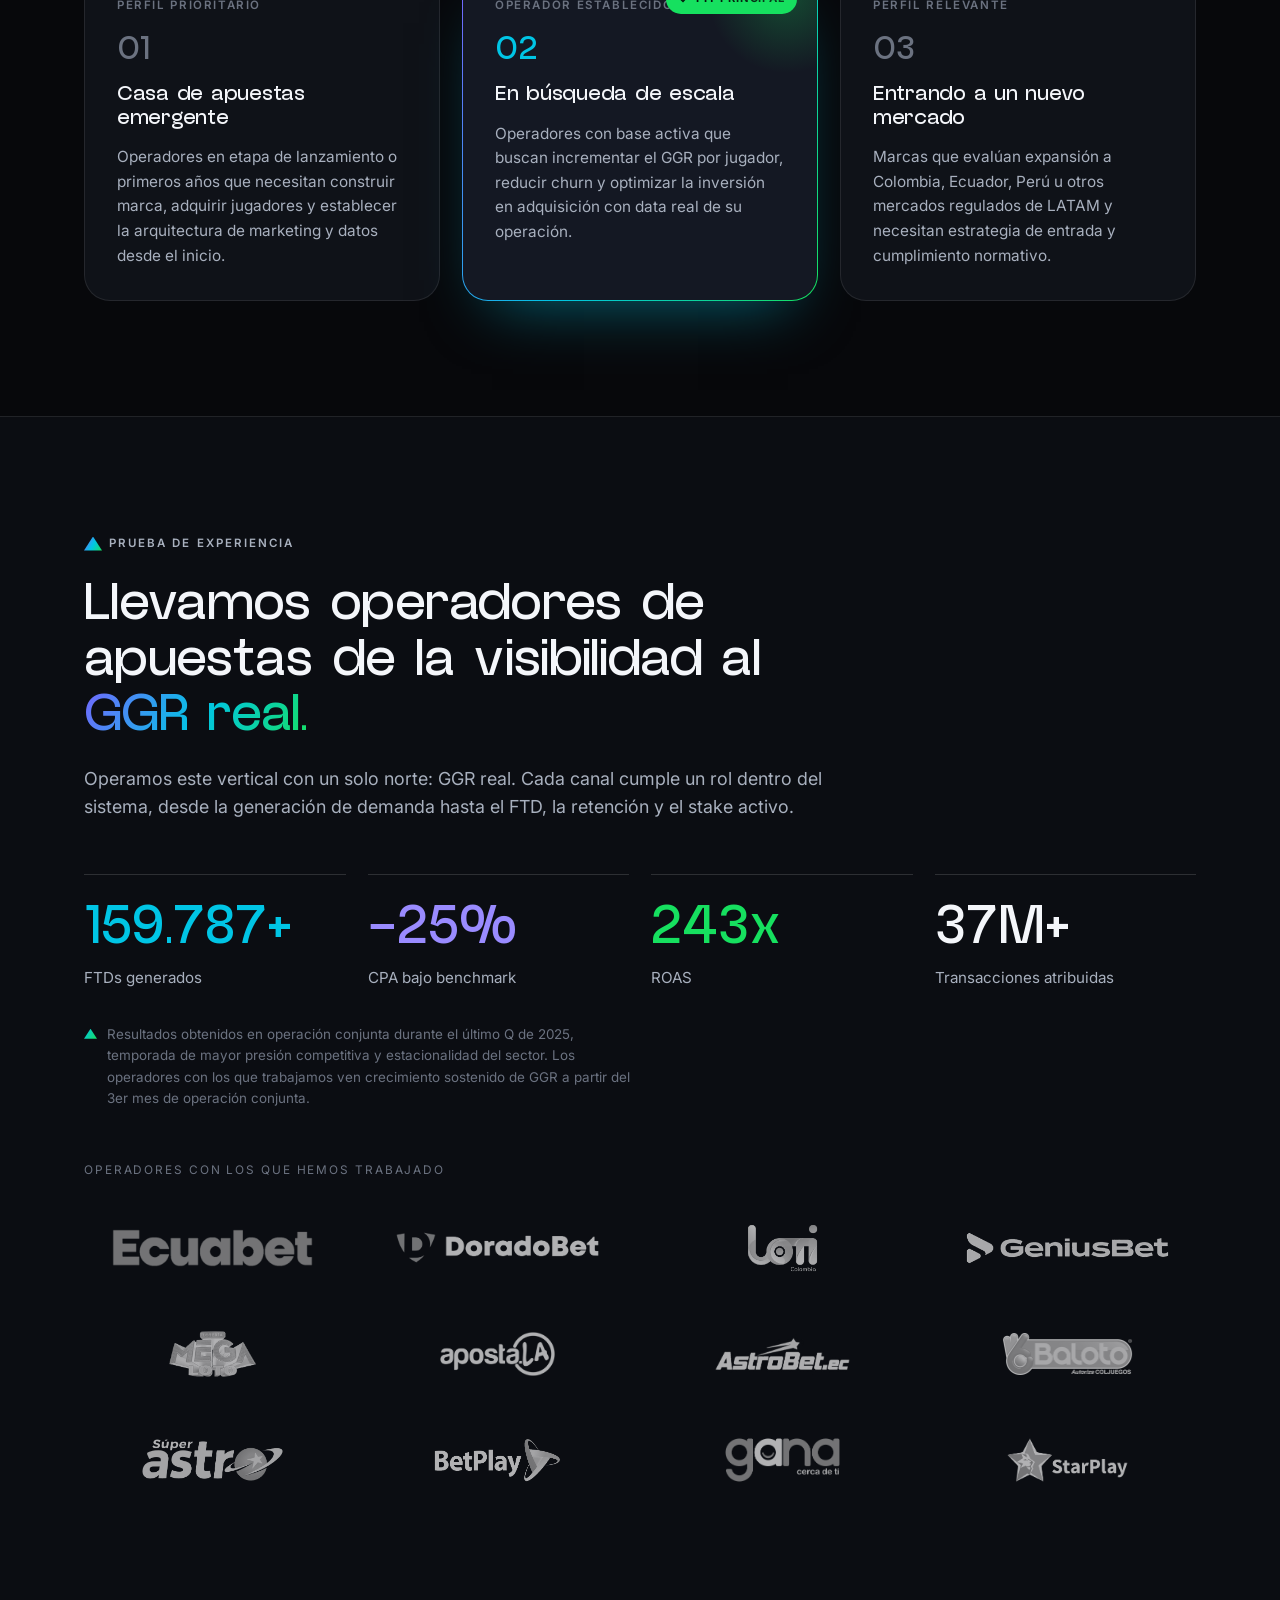
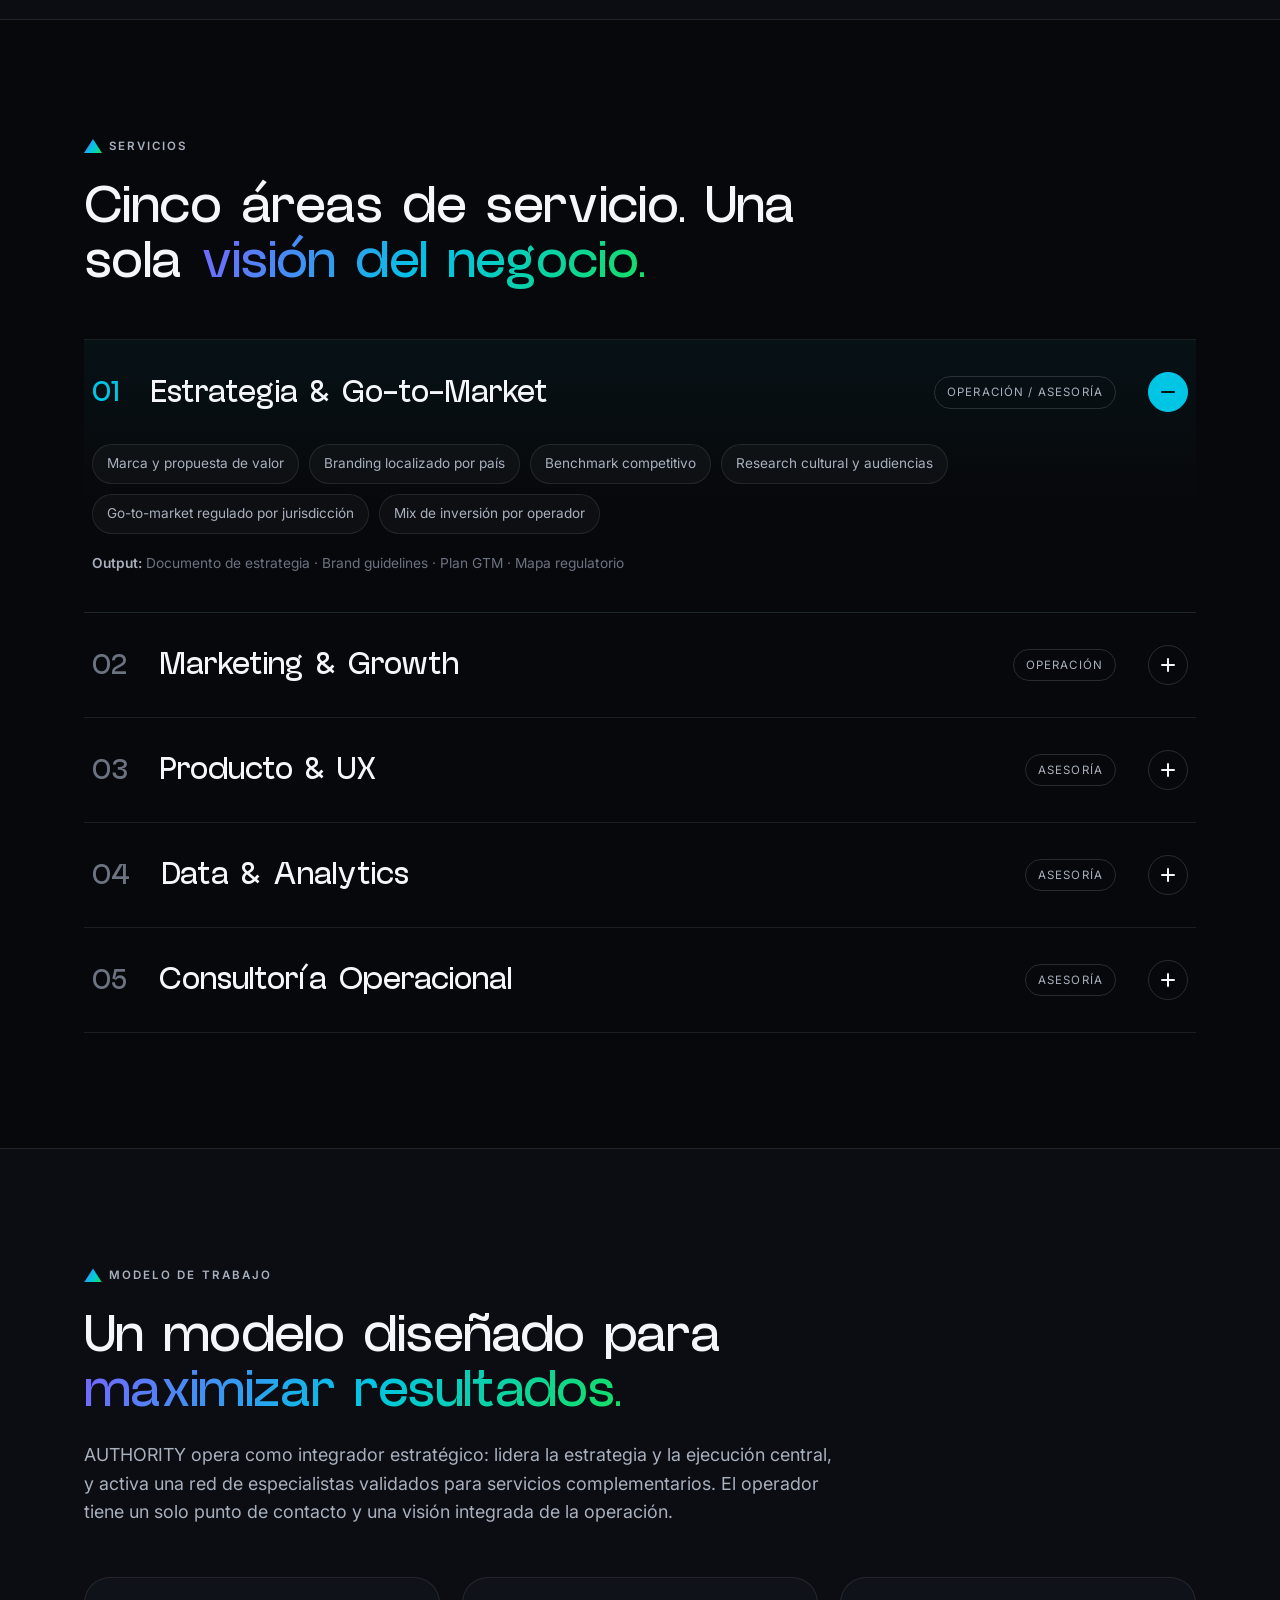
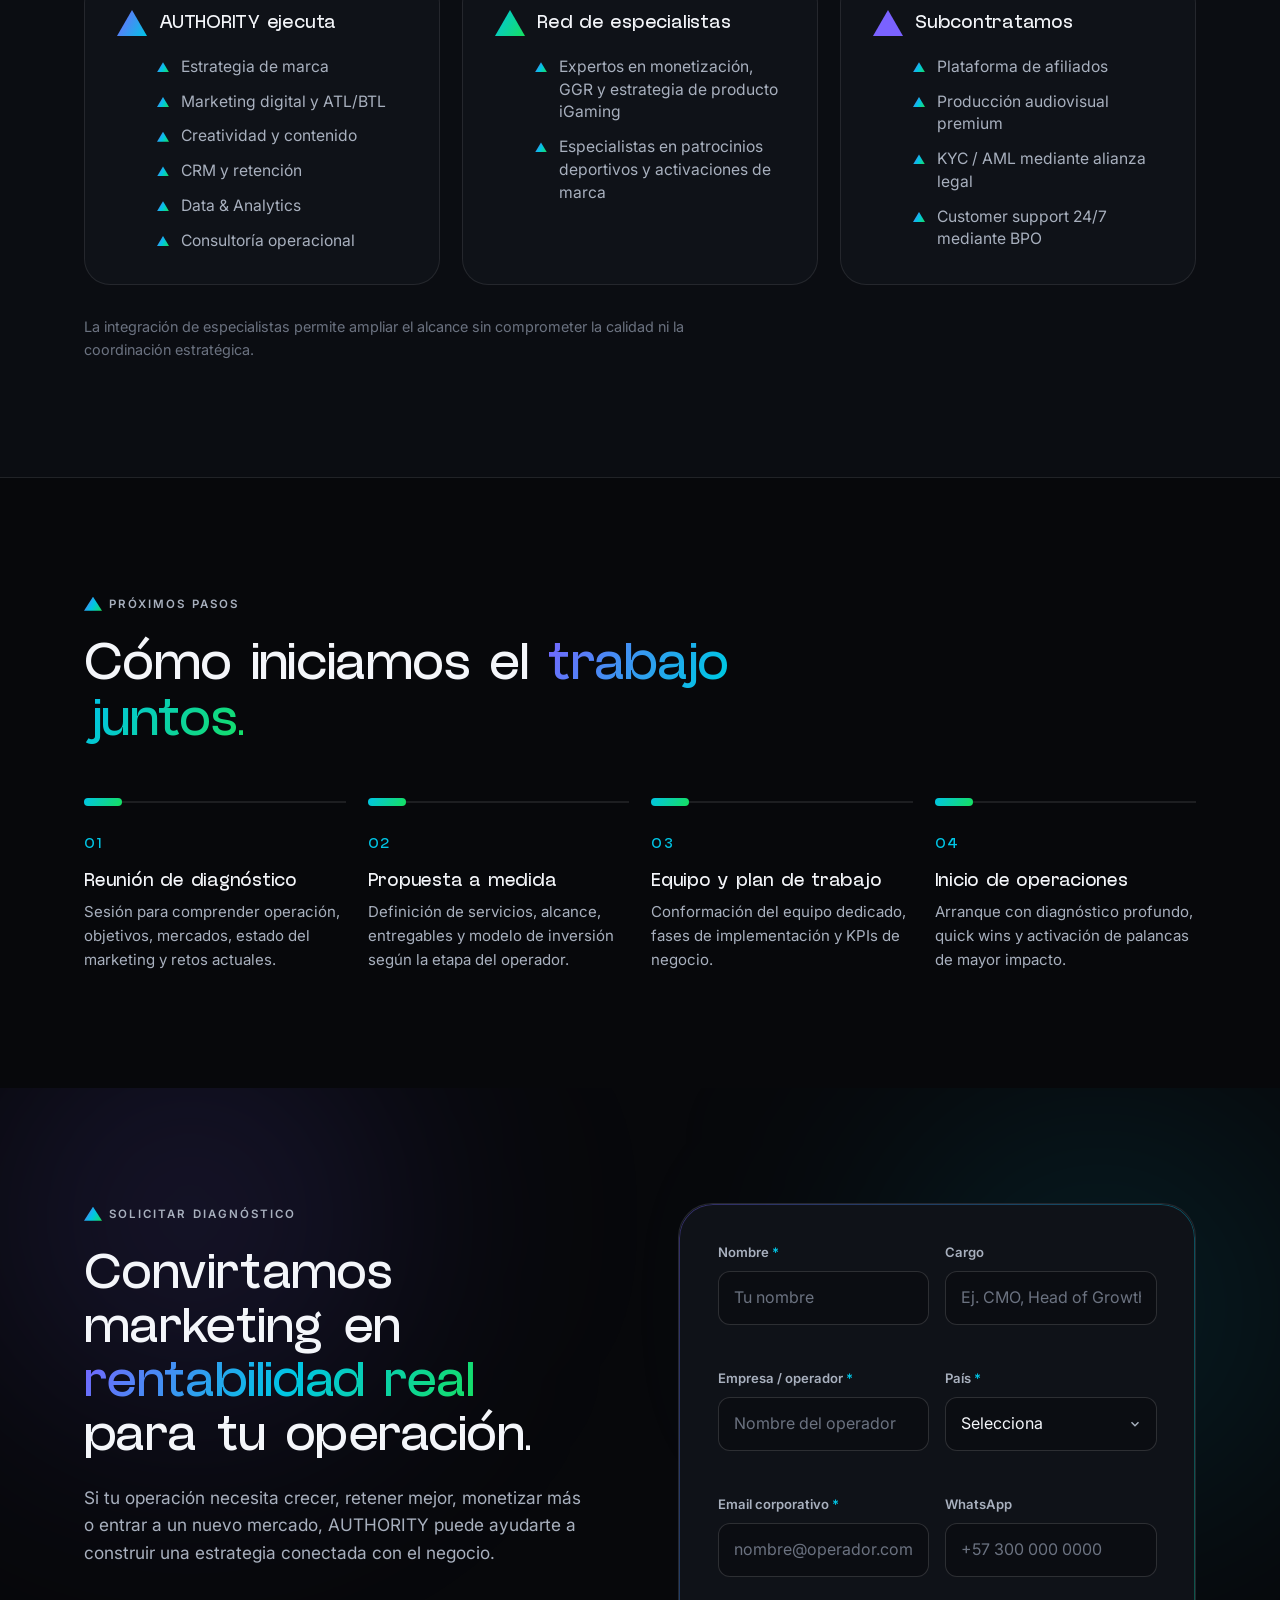
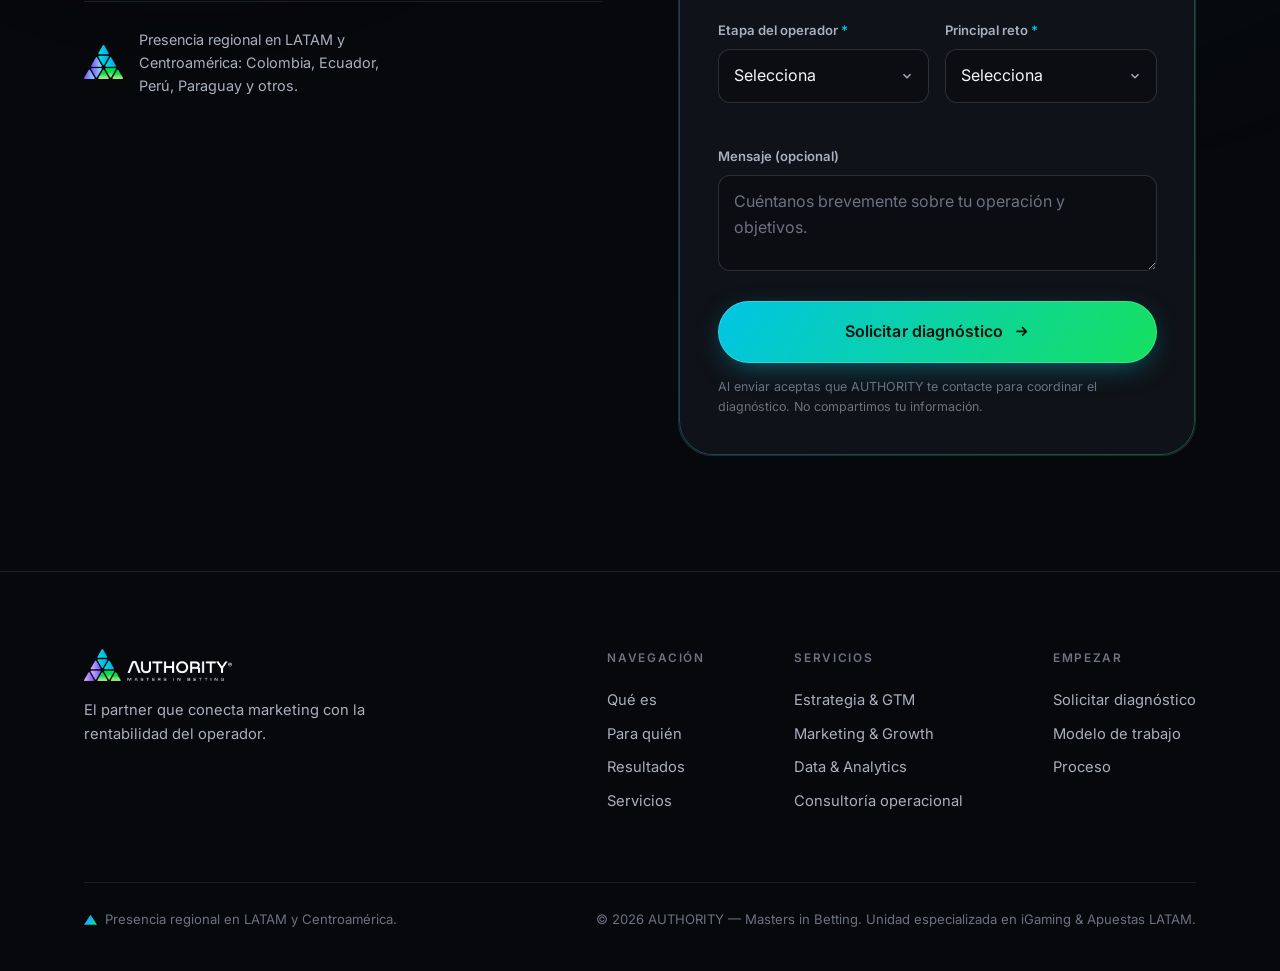
==== commit 536839ea: "Redesign domain strip and balance manifesto layout Proof strip: the label+pills row wrapped near 144" ====
--- a/index.html
+++ b/index.html
@@ -130,7 +130,7 @@
     <!-- ============ TERMS / DOMAIN STRIP ============ -->
     <section class="proof-strip" aria-label="Dominio del vertical">
       <div class="container">
-        <p>El idioma del negocio del operador</p>
+        <span class="proof-strip__label">El idioma del negocio del operador</span>
         <div class="terms">
           <span class="term-pill">GGR real</span>
           <span class="term-pill">FTD</span>
@@ -157,15 +157,18 @@
             <p class="manifesto__lead">Cuando “los expertos” decían que nadie cambiaría el casino real por el digital.</p>
             <p class="manifesto__close">Desde entonces acompañamos a operadores en marca, adquisición, performance, CRM, afiliación, patrocinios, producto y monetización. <span class="grad-text">Lo que empezó en comunicación evolucionó en especialización del negocio.</span></p>
           </div>
-          <ul class="manifesto__steps" data-reveal data-delay="1" aria-label="Cómo evolucionó nuestra especialización">
-            <li>Primero estudiamos el comportamiento del jugador.</li>
-            <li>Con ese insumo, construimos marcas relevantes.</li>
-            <li>Después hicimos performance.</li>
-            <li>Añadimos CRM y tecnología.</li>
-            <li>Incluimos afiliación.</li>
-            <li>Desarrollamos el patrocinio deportivo.</li>
-            <li>Acompañamos nuevos productos, promociones y modelos de monetización.</li>
-          </ul>
+          <div class="manifesto__panel" data-reveal data-delay="1">
+            <span class="manifesto__panel-label">Así evolucionó la especialización</span>
+            <ul class="manifesto__steps" aria-label="Cómo evolucionó nuestra especialización">
+              <li>Primero estudiamos el comportamiento del jugador.</li>
+              <li>Con ese insumo, construimos marcas relevantes.</li>
+              <li>Después hicimos performance.</li>
+              <li>Añadimos CRM y tecnología.</li>
+              <li>Incluimos afiliación.</li>
+              <li>Desarrollamos el patrocinio deportivo.</li>
+              <li>Acompañamos nuevos productos, promociones y modelos de monetización.</li>
+            </ul>
+          </div>
         </div>
       </div>
     </section>
--- a/css/styles.css
+++ b/css/styles.css
@@ -166,18 +166,18 @@
 .nav-toggle[aria-expanded="true"] span::after { top:0; transform: rotate(-45deg); }
 
 /* 7. HERO ------------------------------------------------------------------ */
-.hero { position: relative; padding-top: clamp(48px, 7vw, 96px); padding-bottom: clamp(56px, 8vw, 120px); overflow: hidden; }
+.hero { position: relative; padding-top: clamp(40px, 5.5vw, 80px); padding-bottom: clamp(44px, 6vw, 92px); overflow: hidden; }
 .hero__inner { position: relative; z-index: 2; display: grid; grid-template-columns: 1.05fr .95fr; gap: clamp(32px, 5vw, 72px); align-items: center; }
-.hero__claim { margin-bottom: 26px; }
-.hero h1 { font-size: clamp(2.9rem, 7.2vw, 5.7rem); }
+.hero__claim { margin-bottom: 18px; }
+.hero h1 { font-size: clamp(2.7rem, 6.4vw, 5.1rem); line-height: .96; }
 .hero h1 .grad-text { display: inline-block; }
-.hero__sub { margin-top: 26px; max-width: 30ch; color: var(--ink-dim); font-size: clamp(1.05rem, 1.5vw, 1.28rem); }
-.hero__cta { display: flex; flex-wrap: wrap; gap: 14px; margin-top: 38px; }
-.hero__micro { margin-top: 26px; font-size: .86rem; color: var(--ink-mut); display:flex; align-items:center; gap:10px; }
+.hero__sub { margin-top: 20px; max-width: 32ch; color: var(--ink-dim); font-size: clamp(1.05rem, 1.5vw, 1.28rem); }
+.hero__cta { display: flex; flex-wrap: wrap; gap: 14px; margin-top: 28px; }
+.hero__micro { margin-top: 20px; font-size: .86rem; color: var(--ink-mut); display:flex; align-items:center; gap:10px; }
 .hero__micro::before { content:""; width:14px;height:11px; background: var(--grad-brand); clip-path: polygon(50% 0,100% 100%,0 100%); flex:none; }
 
 /* Hero stat strip */
-.hero__stats { display: grid; grid-template-columns: repeat(3, auto); gap: clamp(20px,4vw,48px); margin-top: 52px; padding-top: 30px; border-top: 1px solid var(--line); width: fit-content; }
+.hero__stats { display: grid; grid-template-columns: repeat(3, auto); gap: clamp(20px,4vw,48px); margin-top: 38px; padding-top: 24px; border-top: 1px solid var(--line); width: fit-content; }
 .hstat .n { font-family: var(--font-display); font-size: clamp(1.5rem,2.4vw,2.1rem); line-height: 1; }
 .hstat .l { margin-top: 8px; font-size: .78rem; color: var(--ink-mut); letter-spacing: .04em; }
 
@@ -236,19 +236,25 @@
 /* 8. SECTIONS -------------------------------------------------------------- */
 
 /* Logo divider strip (under hero) */
-.proof-strip { border-top: 1px solid var(--line); border-bottom: 1px solid var(--line); }
-.proof-strip .container { display: flex; align-items: center; gap: clamp(20px,5vw,64px); flex-wrap: wrap; padding-block: 26px; }
-.proof-strip p { font-size: .82rem; letter-spacing: .04em; color: var(--ink-mut); max-width: 220px; }
-.proof-strip .terms { display:flex; flex-wrap:wrap; gap: 12px 14px; }
-.term-pill { font-size: .8rem; color: var(--ink-dim); border:1px solid var(--line); padding: 8px 14px; border-radius: 100px; background: rgba(255,255,255,.02); }
+.proof-strip { border-top: 1px solid var(--line); border-bottom: 1px solid var(--line); background: rgba(255,255,255,.012); }
+.proof-strip .container { display: flex; flex-direction: column; align-items: center; gap: 18px; padding-block: 30px; text-align: center; }
+.proof-strip__label { font-size: .74rem; letter-spacing: .18em; text-transform: uppercase; color: var(--ink-mut); display: inline-flex; align-items: center; gap: 10px; }
+.proof-strip__label::before { content:""; width:13px; height:10px; background: var(--grad-brand); clip-path: polygon(50% 0,100% 100%,0 100%); flex:none; }
+.proof-strip .terms { display:flex; flex-wrap:wrap; justify-content:center; gap: 10px 12px; max-width: 1120px; }
+.term-pill { font-size: .82rem; color: var(--ink-dim); border:1px solid var(--line-2); padding: 8px 16px; border-radius: 100px; background: rgba(255,255,255,.03); transition: color .2s, border-color .2s, background .2s; }
+.term-pill:hover { color:#fff; border-color: rgba(255,255,255,.22); background: rgba(255,255,255,.06); }
 
 /* Manifesto */
 .manifesto h2 { font-size: clamp(1.9rem, 4.4vw, 3.4rem); max-width: 16ch; }
 .manifesto__lead { font-size: clamp(1.5rem,3vw,2.2rem); line-height:1.18; font-family:var(--font-display); max-width: 20ch; }
-.manifesto__body { display:grid; grid-template-columns: 1.1fr 1fr; gap: clamp(28px,5vw,72px); margin-top: 44px; align-items:end; }
-.manifesto__steps { list-style:none; display:flex; flex-direction:column; gap:14px; }
-.manifesto__steps li { display:flex; gap:14px; align-items:flex-start; color: var(--ink-dim); font-size:1.02rem; }
-.manifesto__steps li::before { content:""; margin-top:.45em; width:13px;height:10px;flex:none; background: var(--grad-cg); clip-path: polygon(50% 0,100% 100%,0 100%); }
+.manifesto__body { display:grid; grid-template-columns: 1fr 1fr; gap: clamp(28px,5vw,64px); margin-top: 48px; align-items:stretch; }
+.manifesto__panel { background: var(--surface); border:1px solid var(--line); border-radius: var(--r-lg); padding: clamp(26px,3vw,40px); display:flex; flex-direction:column; gap:22px; }
+.manifesto__panel-label { font-size:.74rem; letter-spacing:.16em; text-transform:uppercase; color: var(--ink-mut); }
+.manifesto__steps { list-style:none; display:flex; flex-direction:column; gap:0; position:relative; }
+.manifesto__steps li { position:relative; display:flex; gap:16px; align-items:flex-start; color: var(--ink-dim); font-size:1.06rem; line-height:1.4; padding:14px 0; border-top:1px solid var(--line); }
+.manifesto__steps li:first-child { border-top:0; padding-top:0; }
+.manifesto__steps li:last-child { padding-bottom:0; }
+.manifesto__steps li::before { content:""; margin-top:.38em; width:14px;height:11px;flex:none; background: var(--grad-cg); clip-path: polygon(50% 0,100% 100%,0 100%); }
 .manifesto__close { margin-top: 36px; font-family:var(--font-display); font-size: clamp(1.2rem,2vw,1.6rem); line-height:1.25; max-width: 28ch; }
 
 /* Generic card */
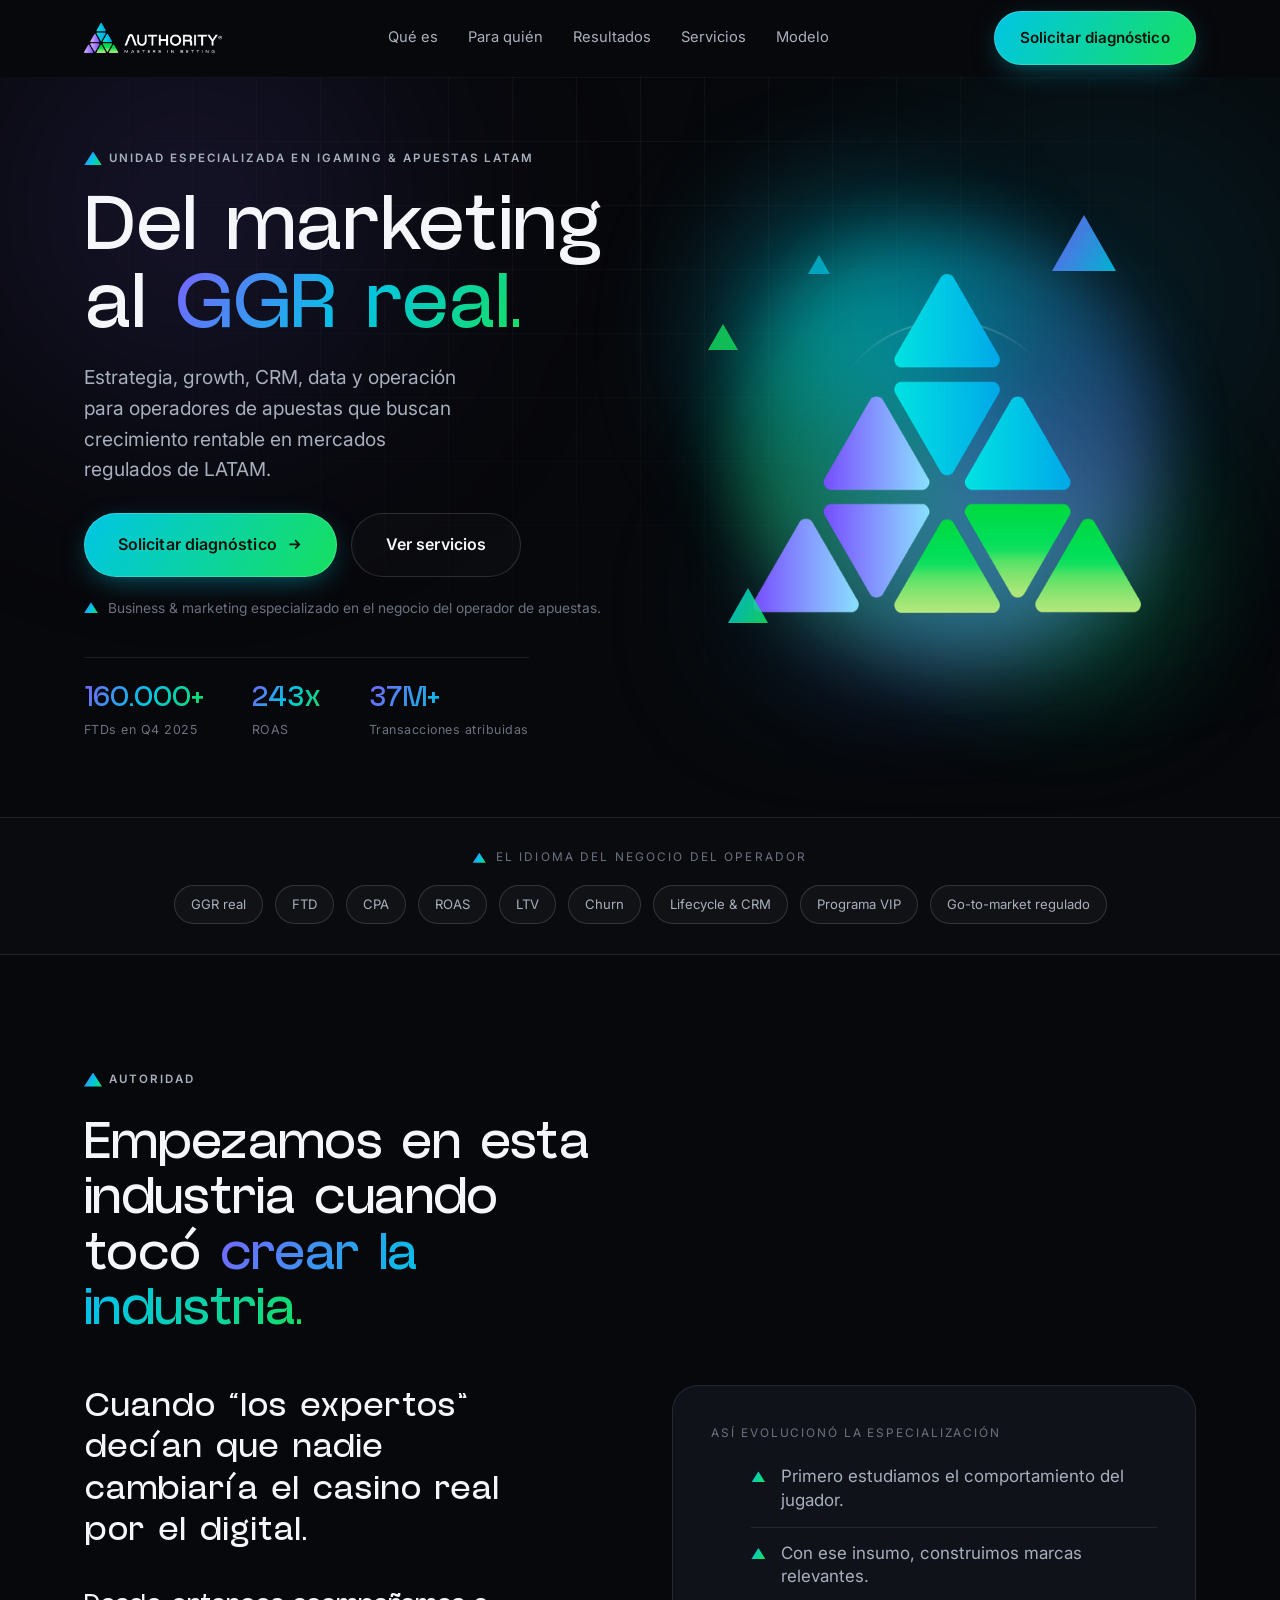
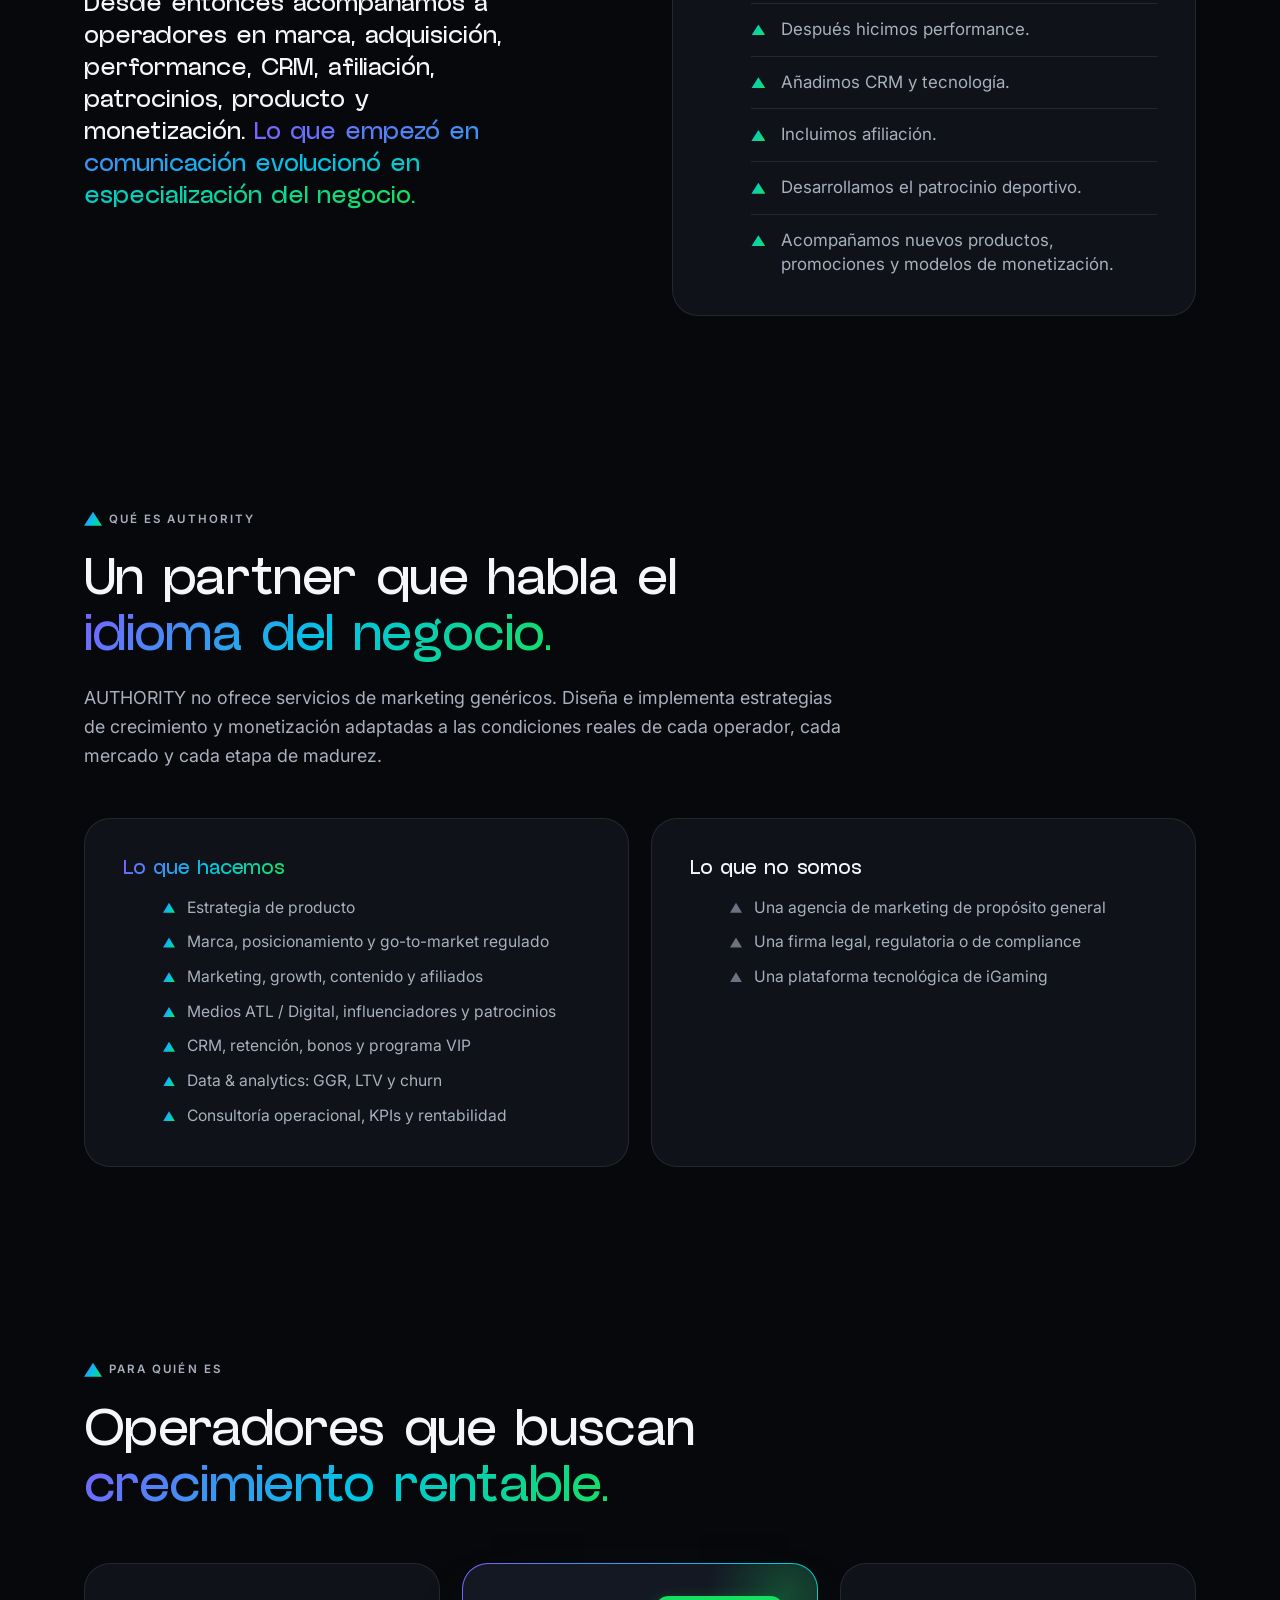
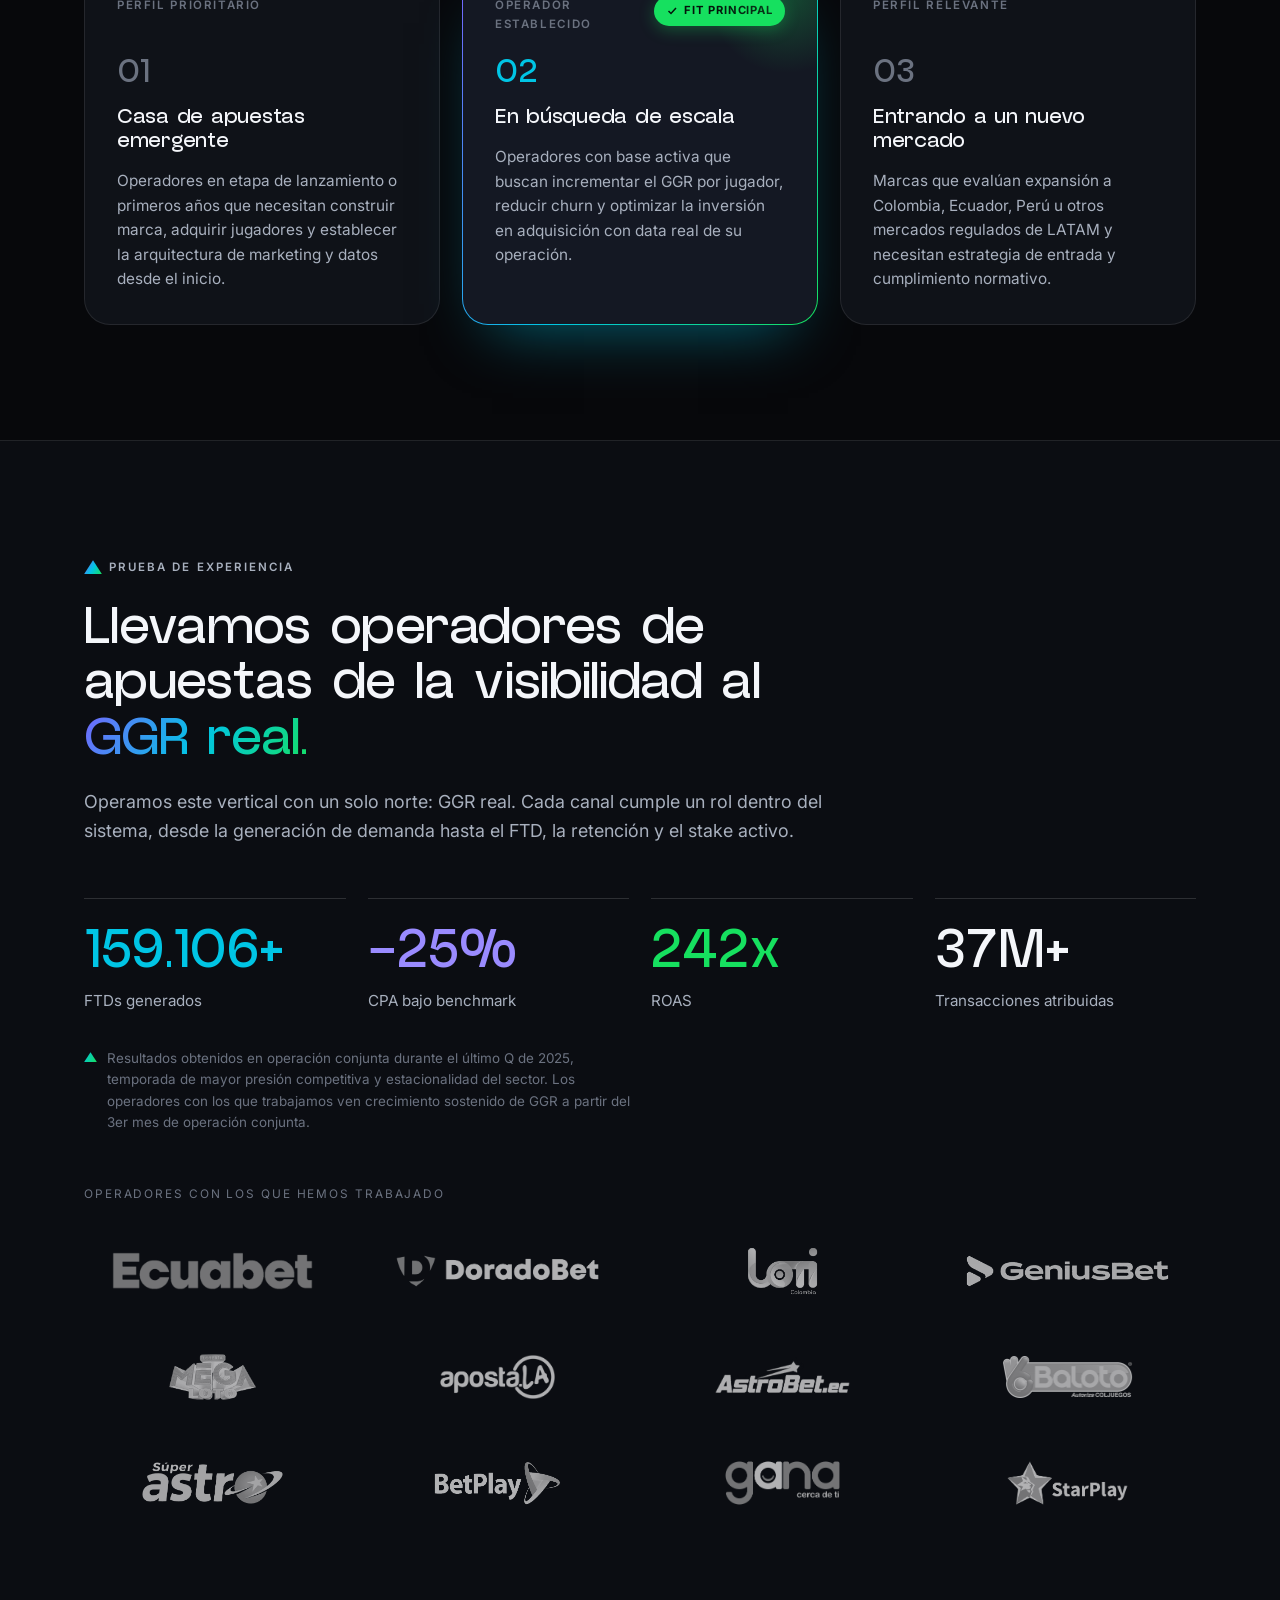
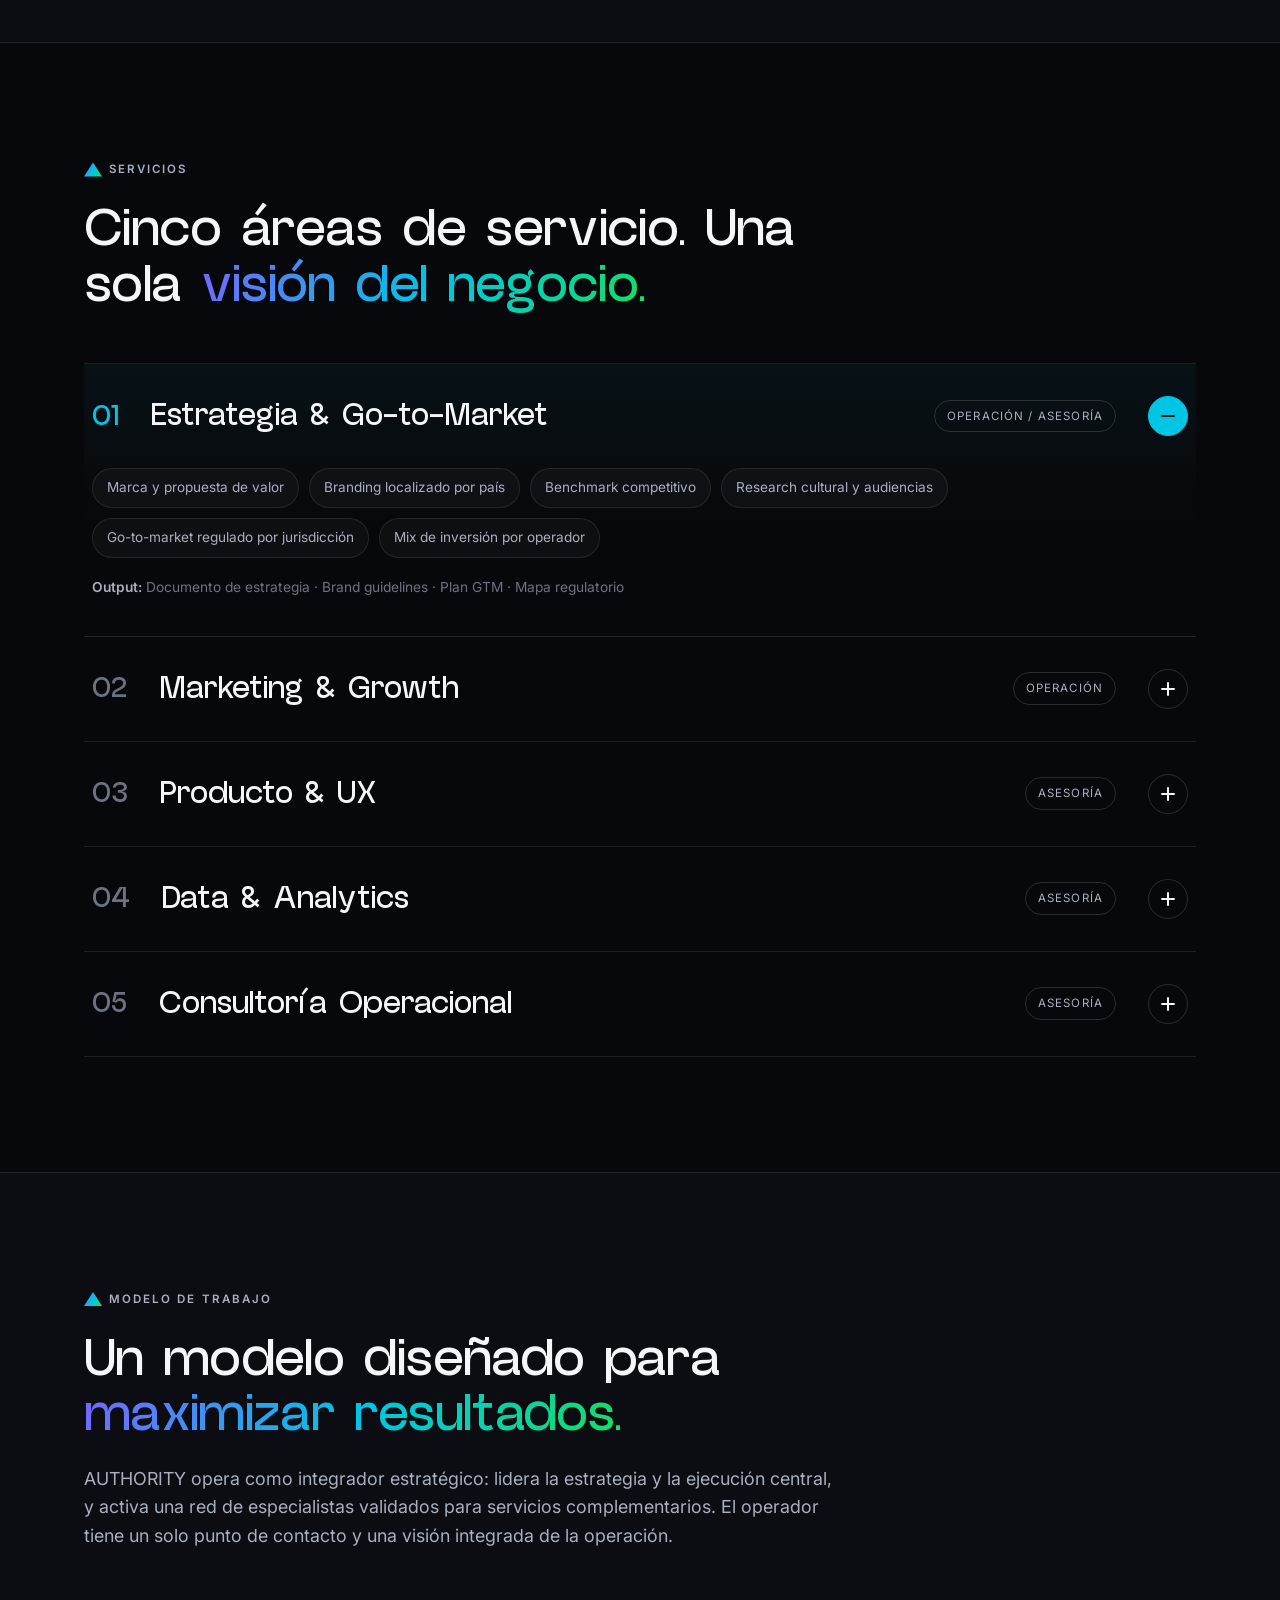
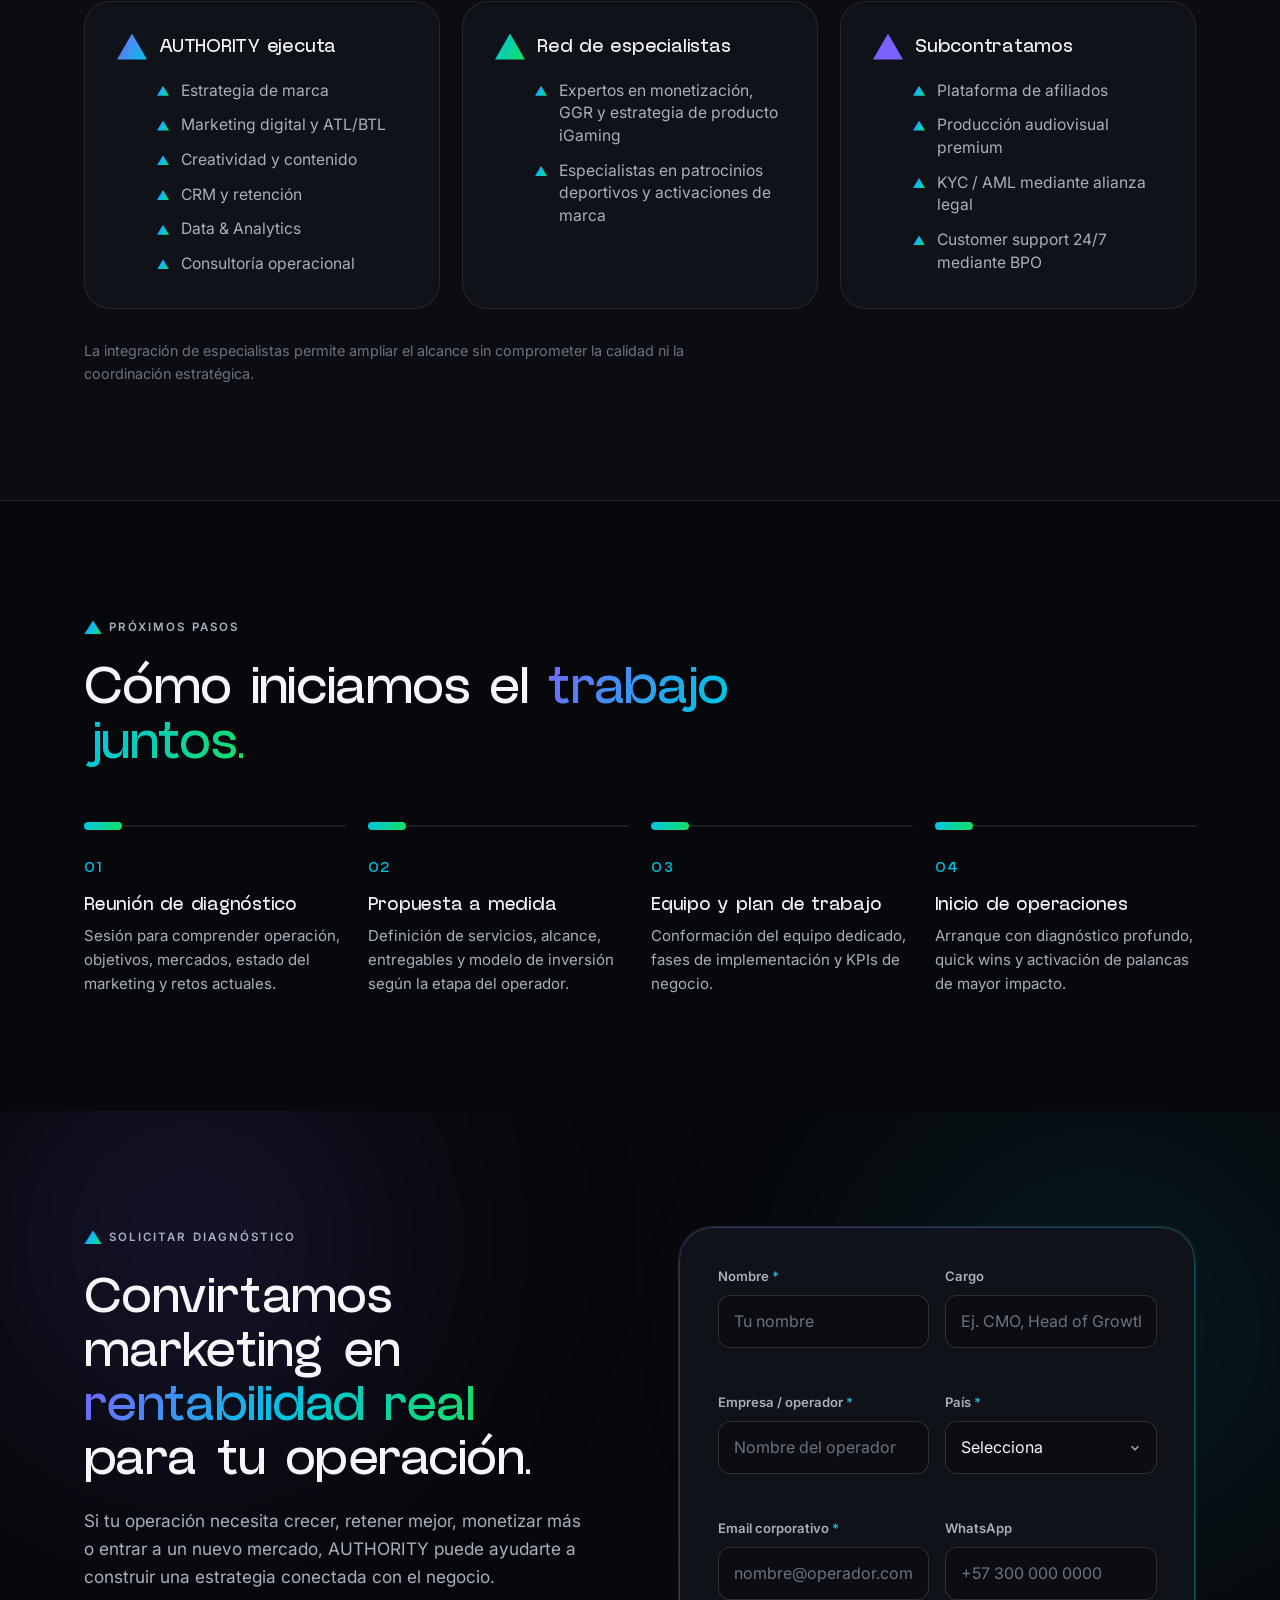
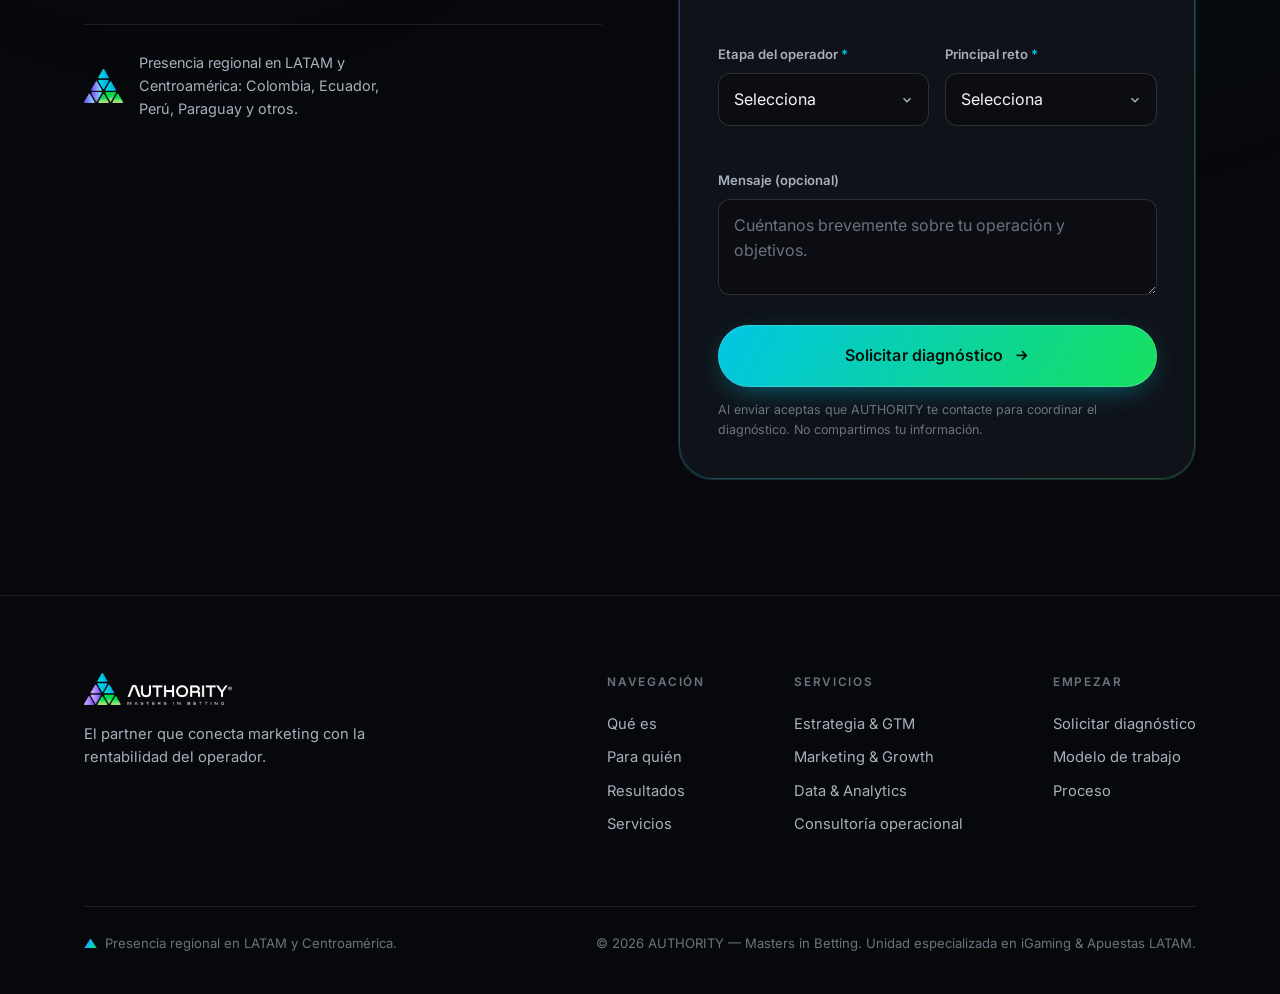
==== commit f43cee9c: "Fix FIT PRINCIPAL badge overlapping the card tag The badge was absolutely positioned and sat on top " ====
--- a/index.html
+++ b/index.html
@@ -217,25 +217,27 @@
 
         <div class="audience">
           <article class="aud-card" data-reveal>
-            <span class="aud-card__tag">Perfil prioritario</span>
+            <div class="aud-card__head"><span class="aud-card__tag">Perfil prioritario</span></div>
             <span class="aud-card__n">01</span>
             <h3>Casa de apuestas emergente</h3>
             <p>Operadores en etapa de lanzamiento o primeros años que necesitan construir marca, adquirir jugadores y establecer la arquitectura de marketing y datos desde el inicio.</p>
           </article>
 
           <article class="aud-card aud-card--fit" data-reveal data-delay="1">
-            <span class="badge-fit">
-              <svg viewBox="0 0 24 24" width="12" height="12" fill="none" stroke="currentColor" stroke-width="3" aria-hidden="true"><path d="M5 12l5 5L20 6"/></svg>
-              Fit principal
-            </span>
-            <span class="aud-card__tag">Operador establecido</span>
+            <div class="aud-card__head">
+              <span class="aud-card__tag">Operador establecido</span>
+              <span class="badge-fit">
+                <svg viewBox="0 0 24 24" width="12" height="12" fill="none" stroke="currentColor" stroke-width="3" aria-hidden="true"><path d="M5 12l5 5L20 6"/></svg>
+                Fit principal
+              </span>
+            </div>
             <span class="aud-card__n">02</span>
             <h3>En búsqueda de escala</h3>
             <p>Operadores con base activa que buscan incrementar el GGR por jugador, reducir churn y optimizar la inversión en adquisición con data real de su operación.</p>
           </article>
 
           <article class="aud-card" data-reveal data-delay="2">
-            <span class="aud-card__tag">Perfil relevante</span>
+            <div class="aud-card__head"><span class="aud-card__tag">Perfil relevante</span></div>
             <span class="aud-card__n">03</span>
             <h3>Entrando a un nuevo mercado</h3>
             <p>Marcas que evalúan expansión a Colombia, Ecuador, Perú u otros mercados regulados de LATAM y necesitan estrategia de entrada y cumplimiento normativo.</p>
--- a/css/styles.css
+++ b/css/styles.css
@@ -282,7 +282,8 @@
   var(--grad-brand) border-box; box-shadow: 0 30px 60px -30px rgba(0,197,229,.5); }
 .aud-card--fit::after { content:""; position:absolute; width:160px;height:160px; right:-50px; top:-50px; background: radial-gradient(circle, rgba(22,224,95,.25), transparent 70%); }
 .aud-card--fit .aud-card__n { color: var(--cyan); }
-.badge-fit { position:absolute; top:20px; right:20px; font-size:.7rem; font-weight:700; letter-spacing:.08em; text-transform:uppercase; color:#04130b; background: var(--green); padding:6px 12px; border-radius:100px; display:inline-flex; gap:6px; align-items:center; }
+.aud-card__head { display:flex; align-items:flex-start; justify-content:space-between; gap:12px; min-height:42px; }
+.badge-fit { flex:none; font-size:.7rem; font-weight:700; letter-spacing:.08em; text-transform:uppercase; color:#04130b; background: var(--green); padding:6px 12px; border-radius:100px; display:inline-flex; gap:6px; align-items:center; box-shadow: 0 4px 16px rgba(22,224,95,.3); }
 
 /* Results / metrics */
 .results { background: var(--bg-2); border-top:1px solid var(--line); border-bottom:1px solid var(--line); }
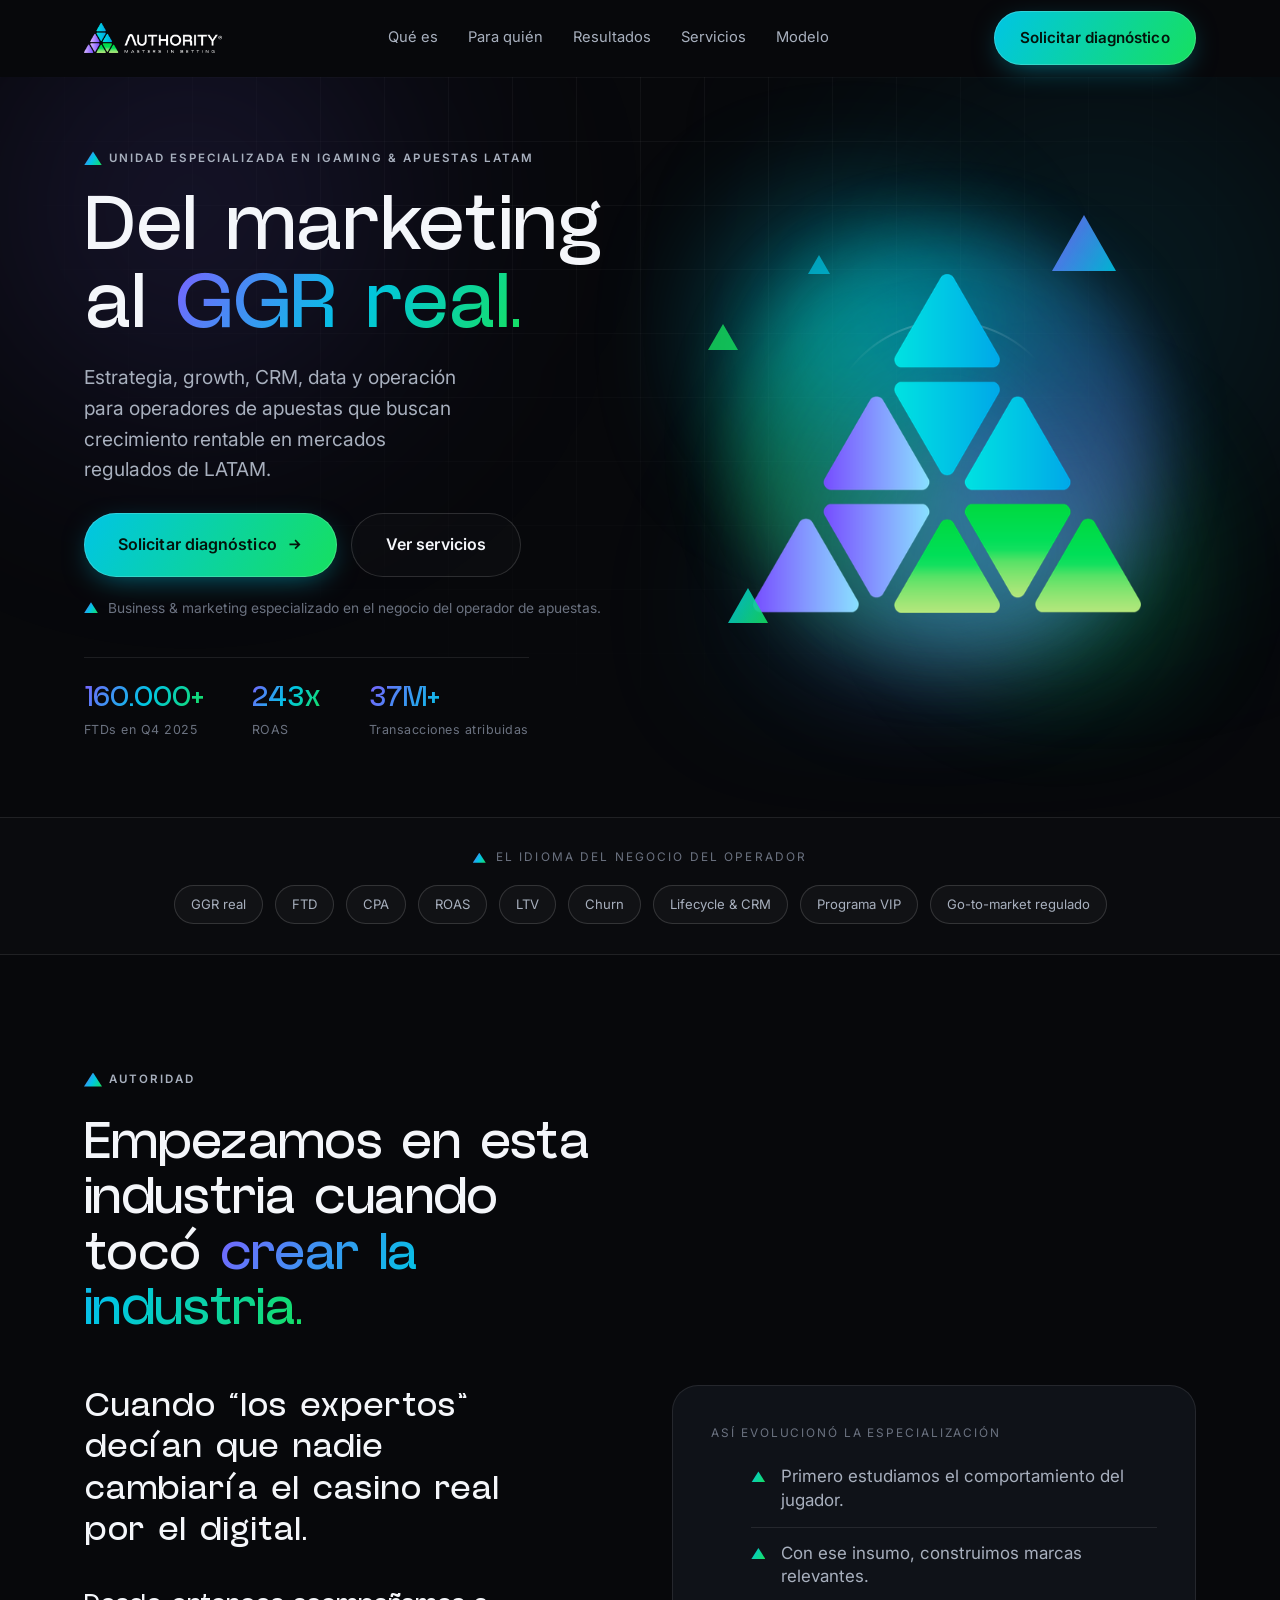
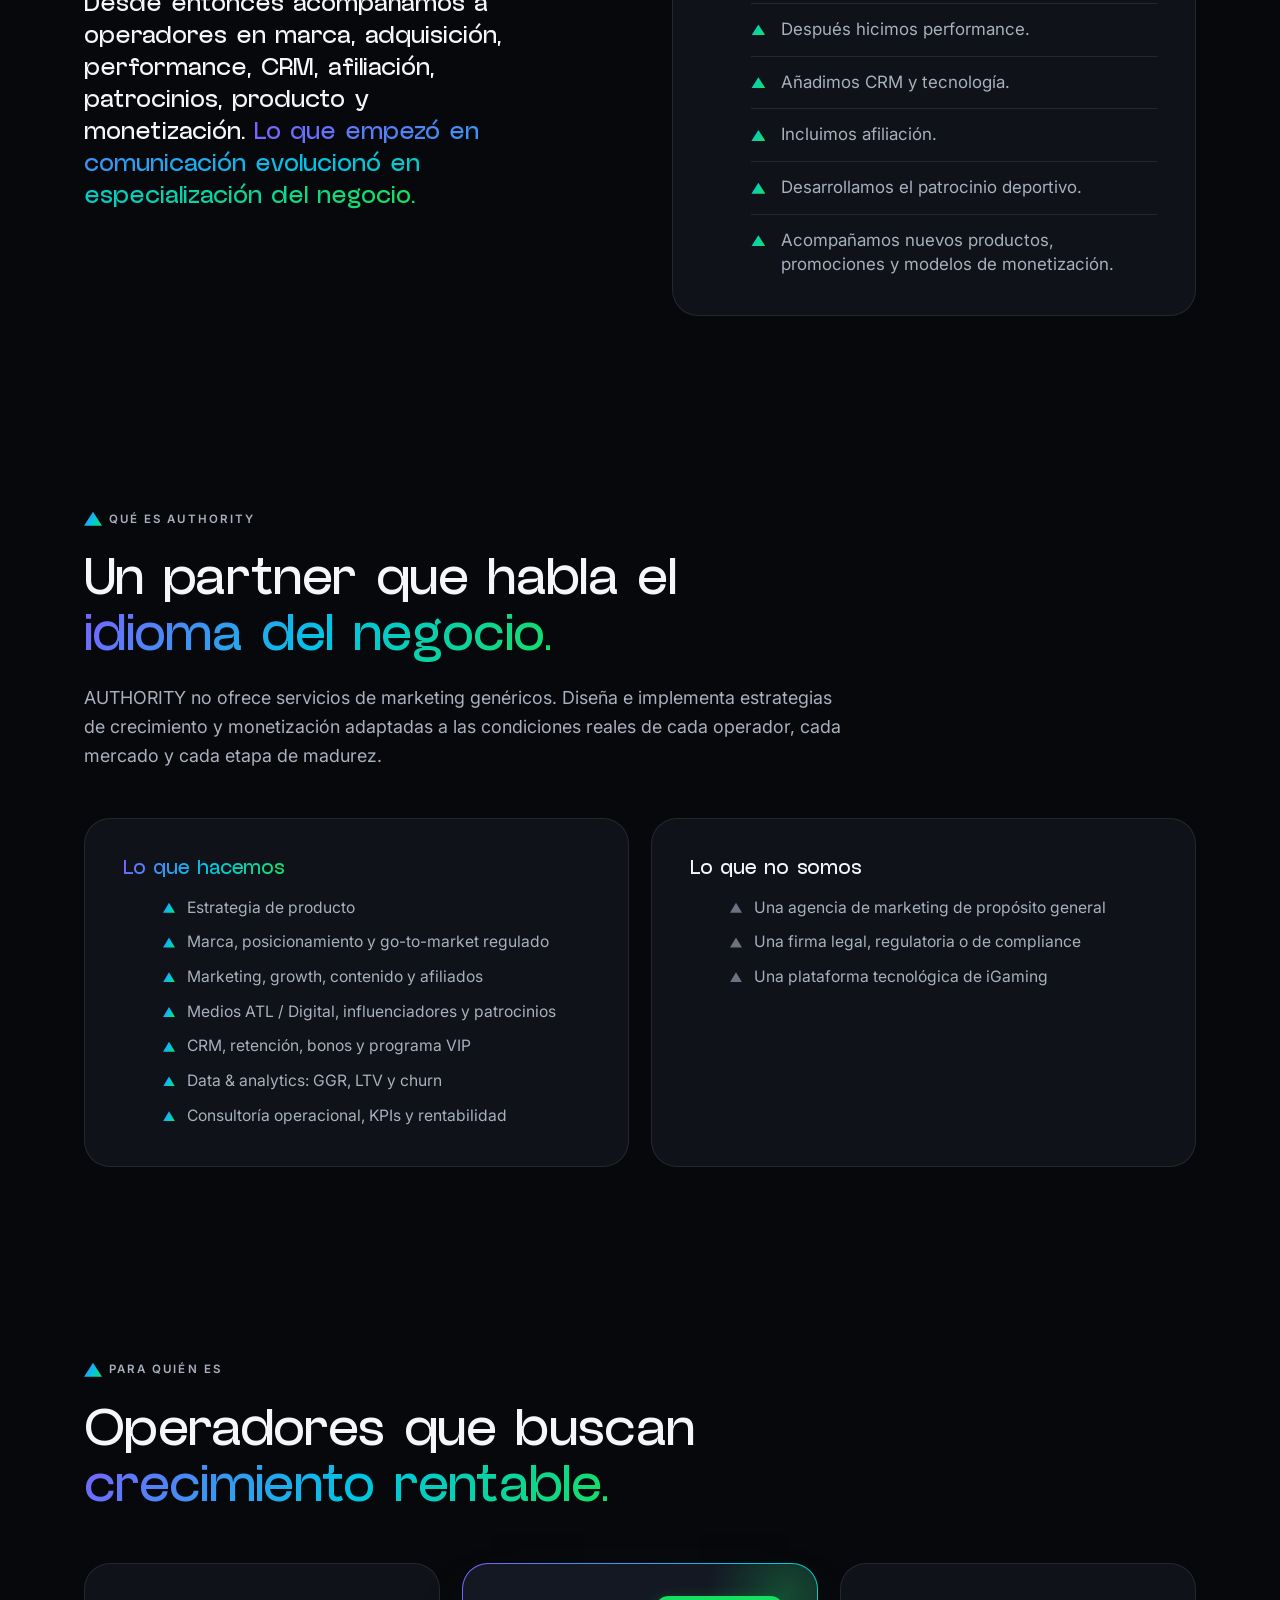
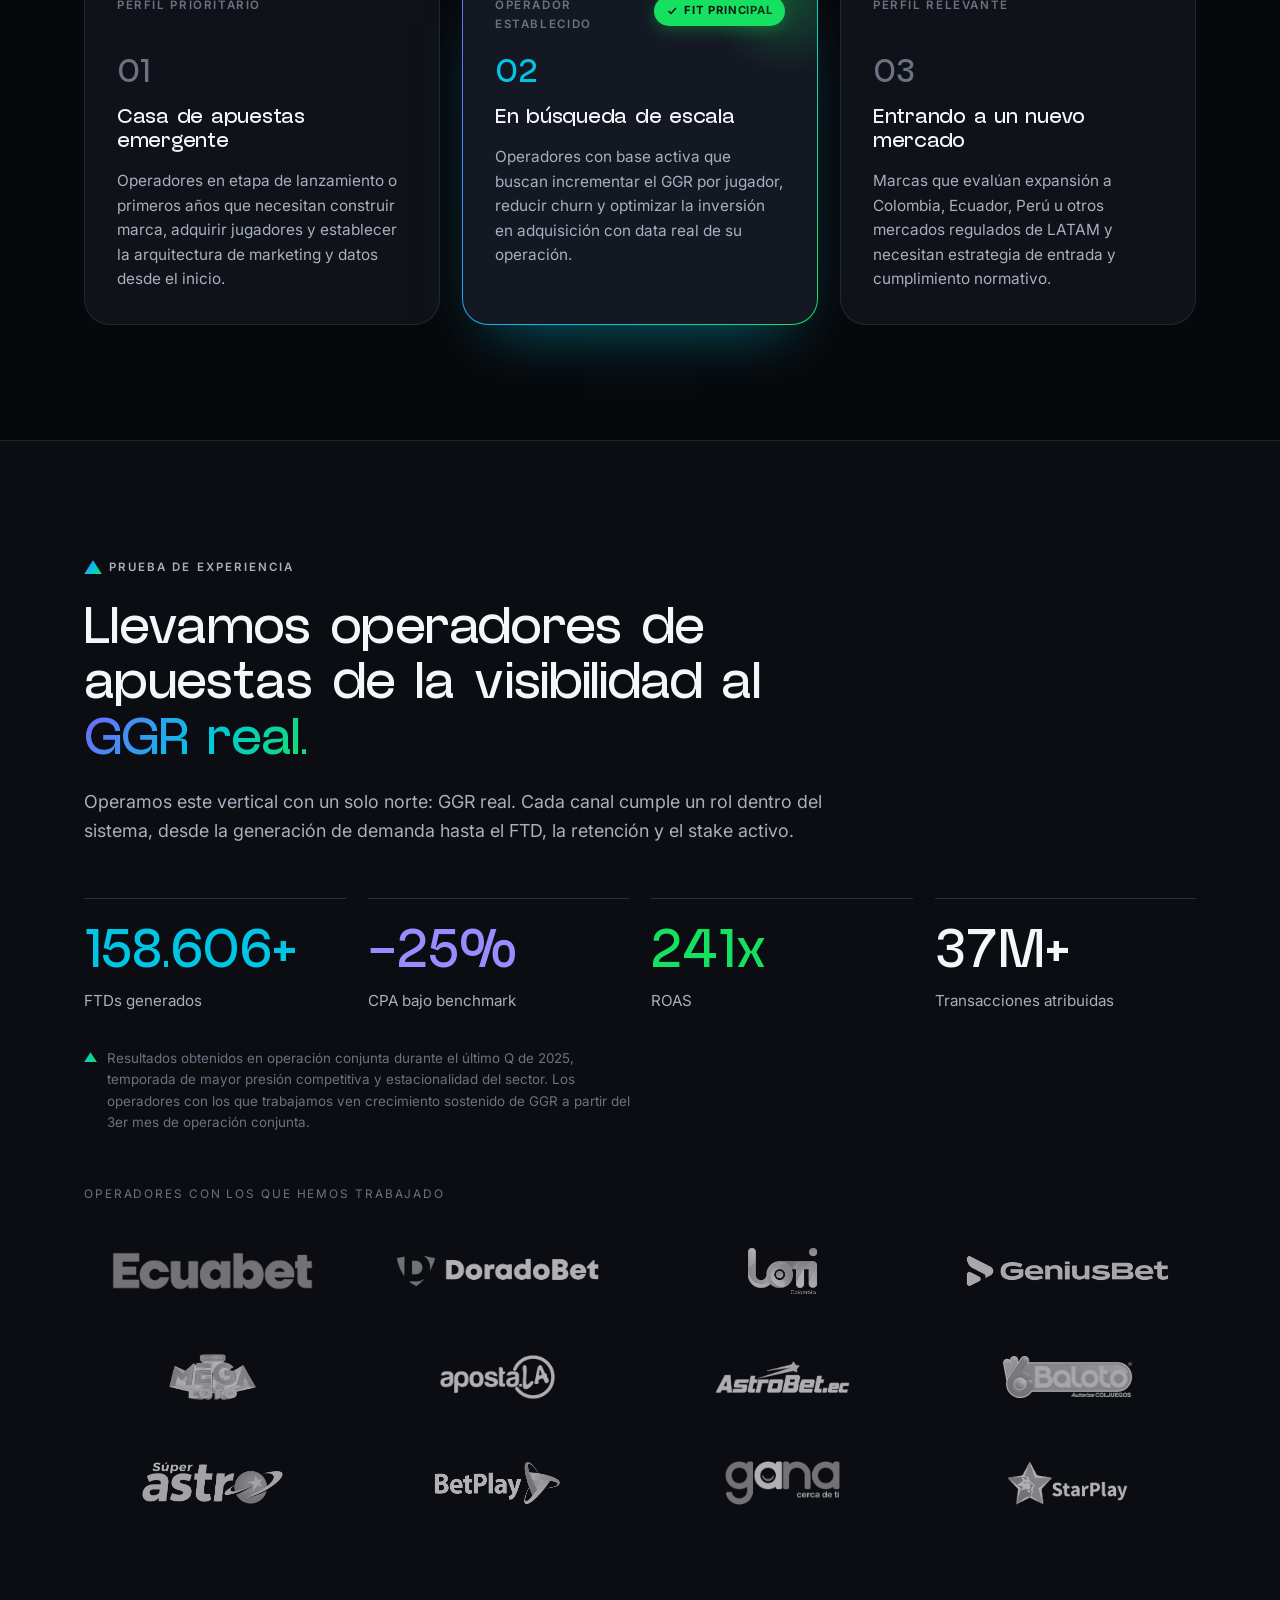
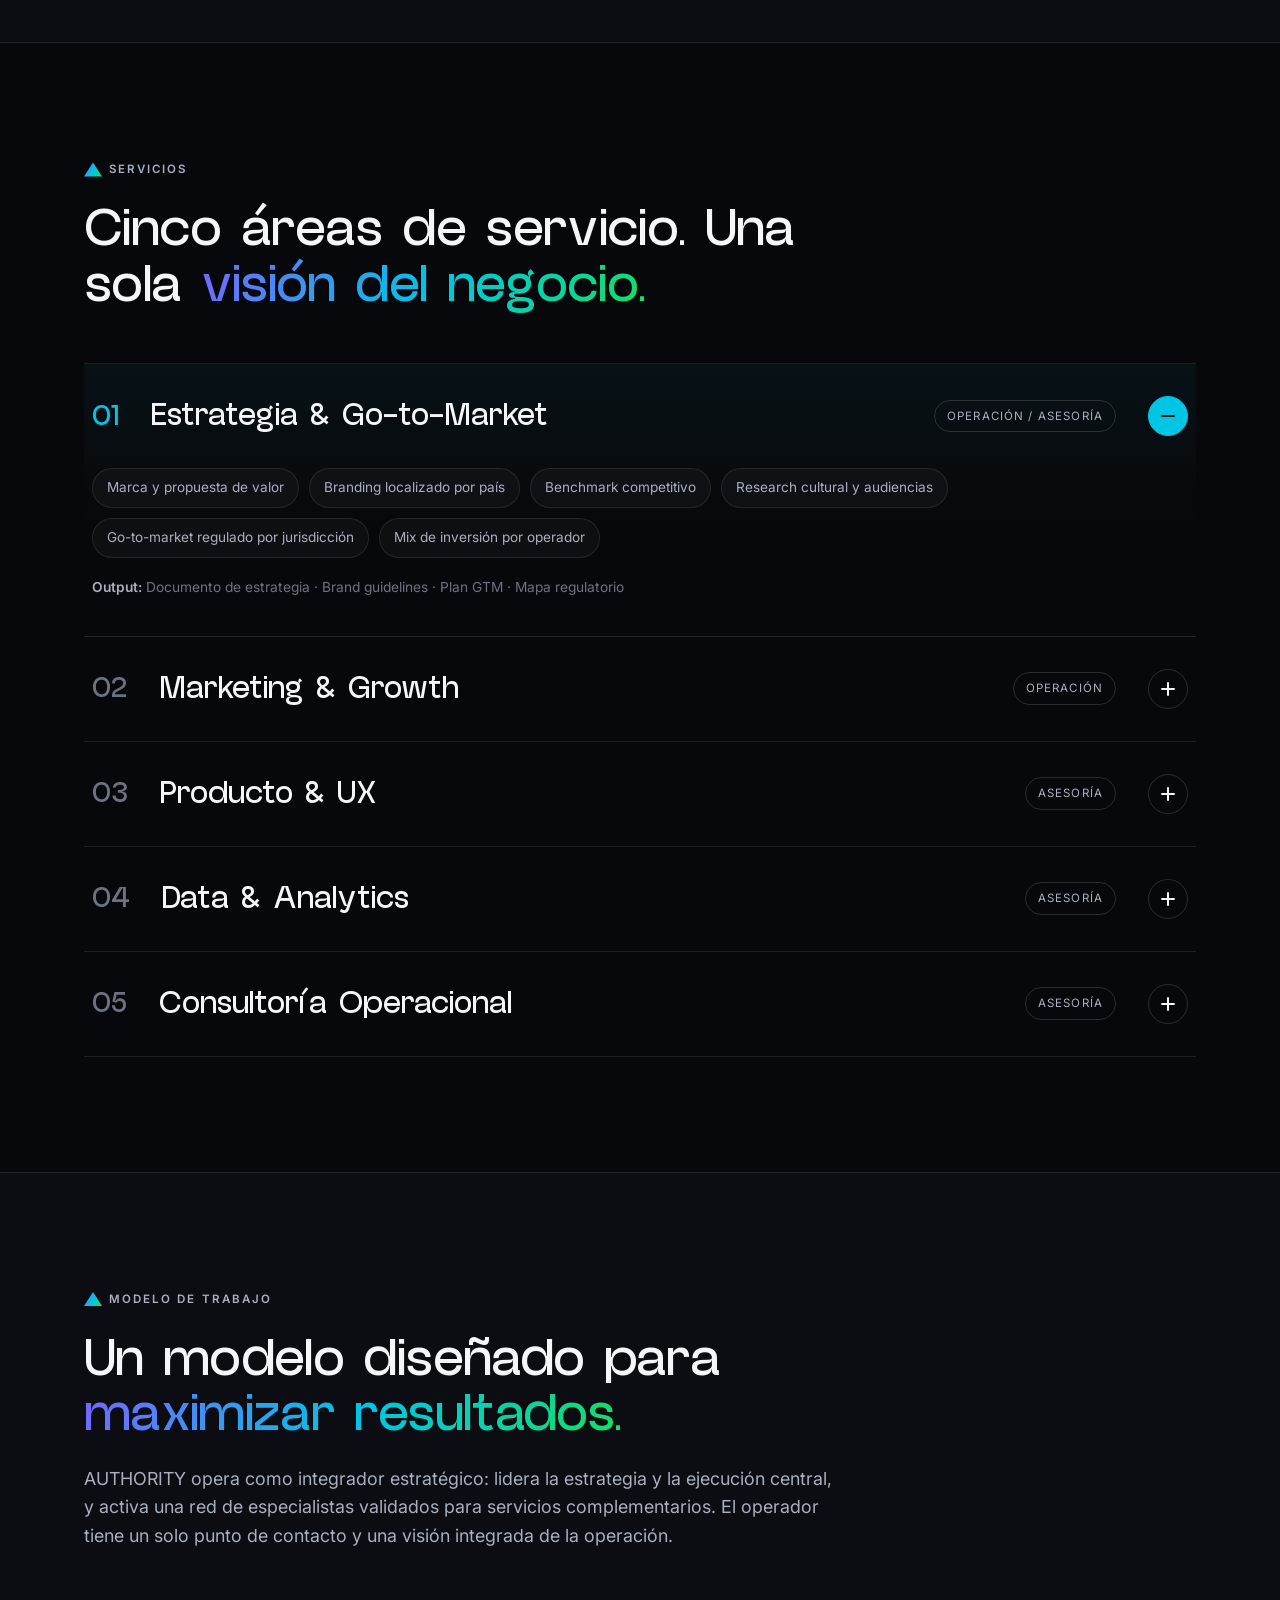
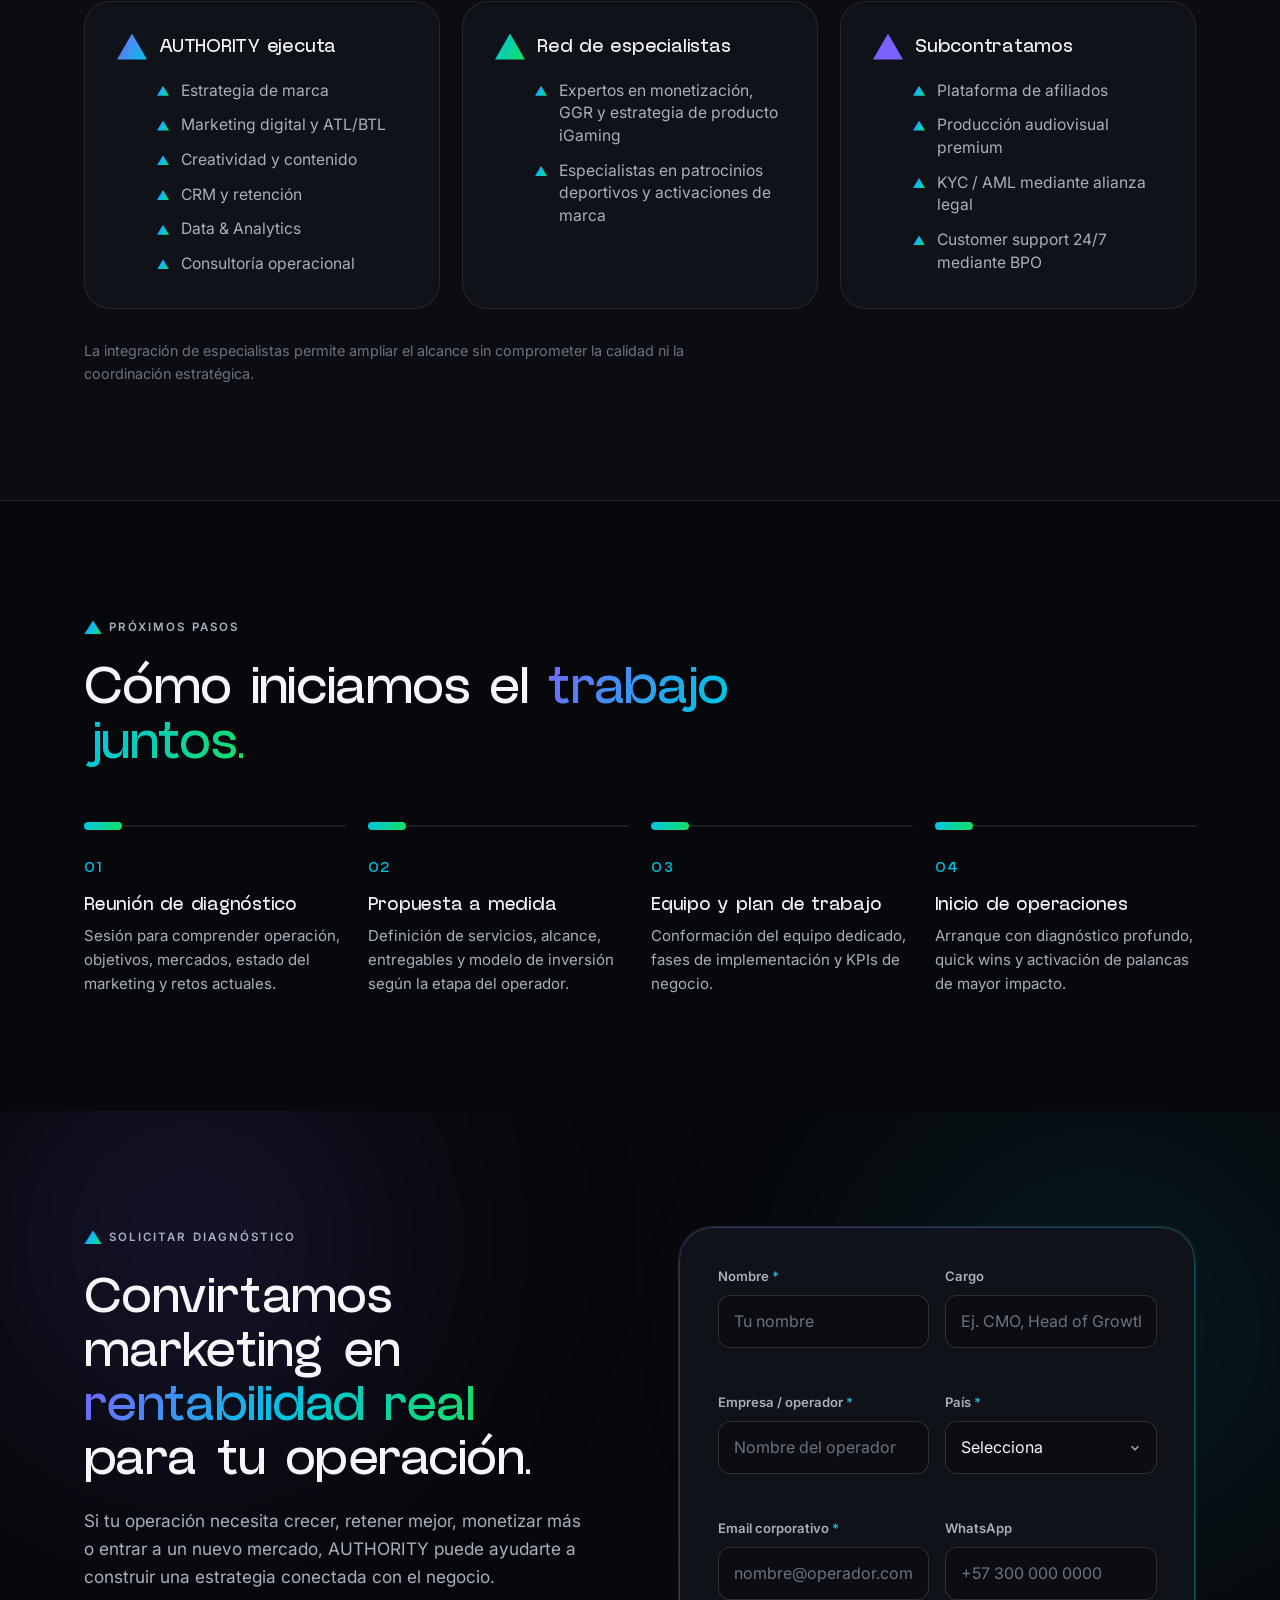
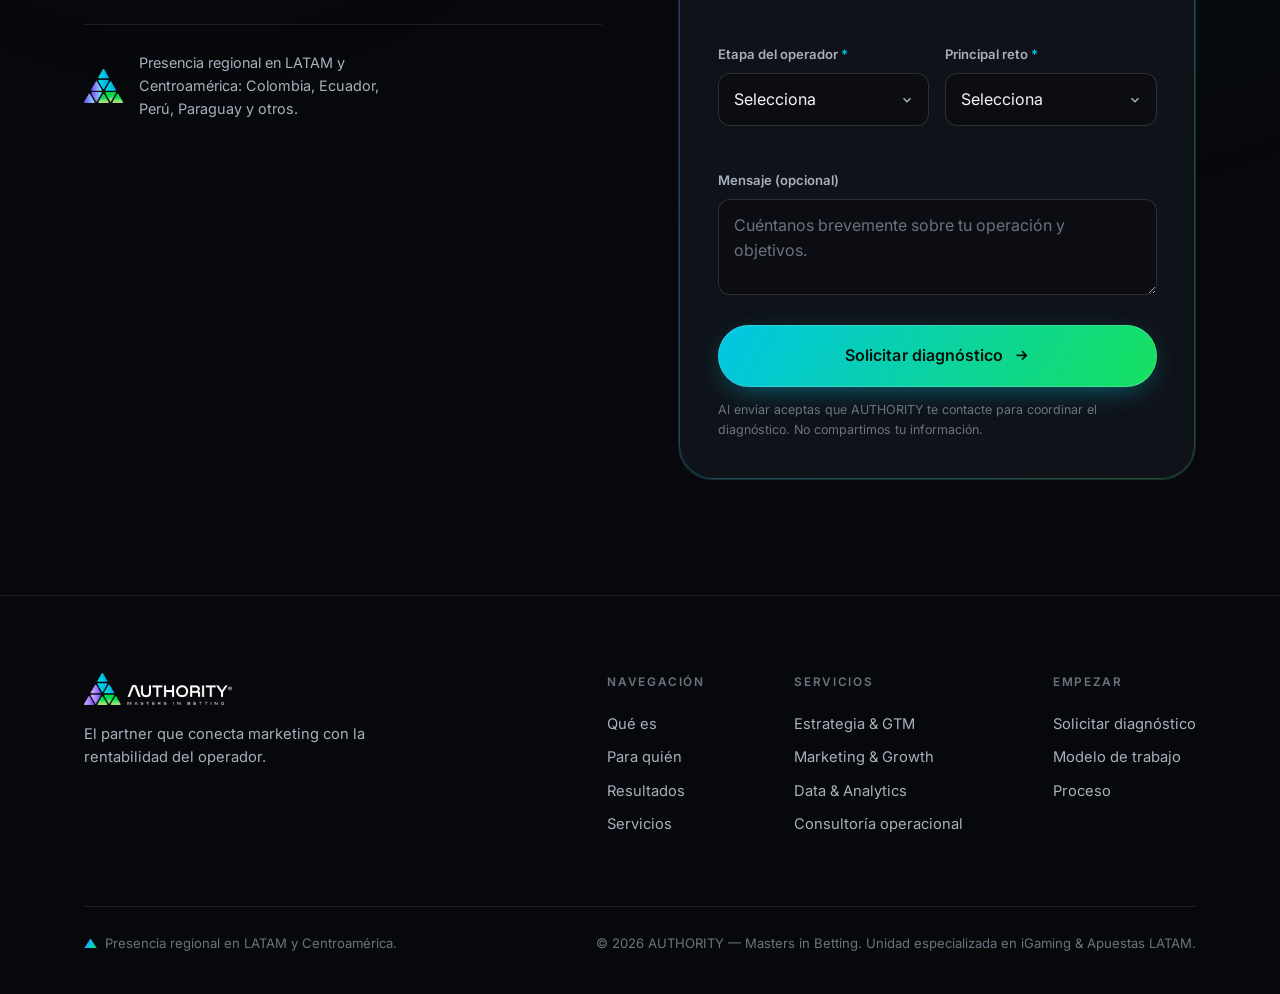
==== commit 8f326f44: "Add cache-busting query to CSS/JS assets The FIT PRINCIPAL badge fix only took effect with the new s" ====
--- a/index.html
+++ b/index.html
@@ -31,8 +31,8 @@
   <link rel="preconnect" href="https://fonts.googleapis.com" />
   <link rel="preconnect" href="https://fonts.gstatic.com" crossorigin />
   <link href="https://fonts.googleapis.com/css2?family=Inter:wght@400;500;600;700&display=swap" rel="stylesheet" />
-  <link rel="stylesheet" href="css/fonts.css" />
-  <link rel="stylesheet" href="css/styles.css" />
+  <link rel="stylesheet" href="css/fonts.css?v=20260602" />
+  <link rel="stylesheet" href="css/styles.css?v=20260602" />
 
   <!-- Structured data -->
   <script type="application/ld+json">
@@ -582,6 +582,6 @@
     </div>
   </footer>
 
-  <script src="js/main.js" defer></script>
+  <script src="js/main.js?v=20260602" defer></script>
 </body>
 </html>
